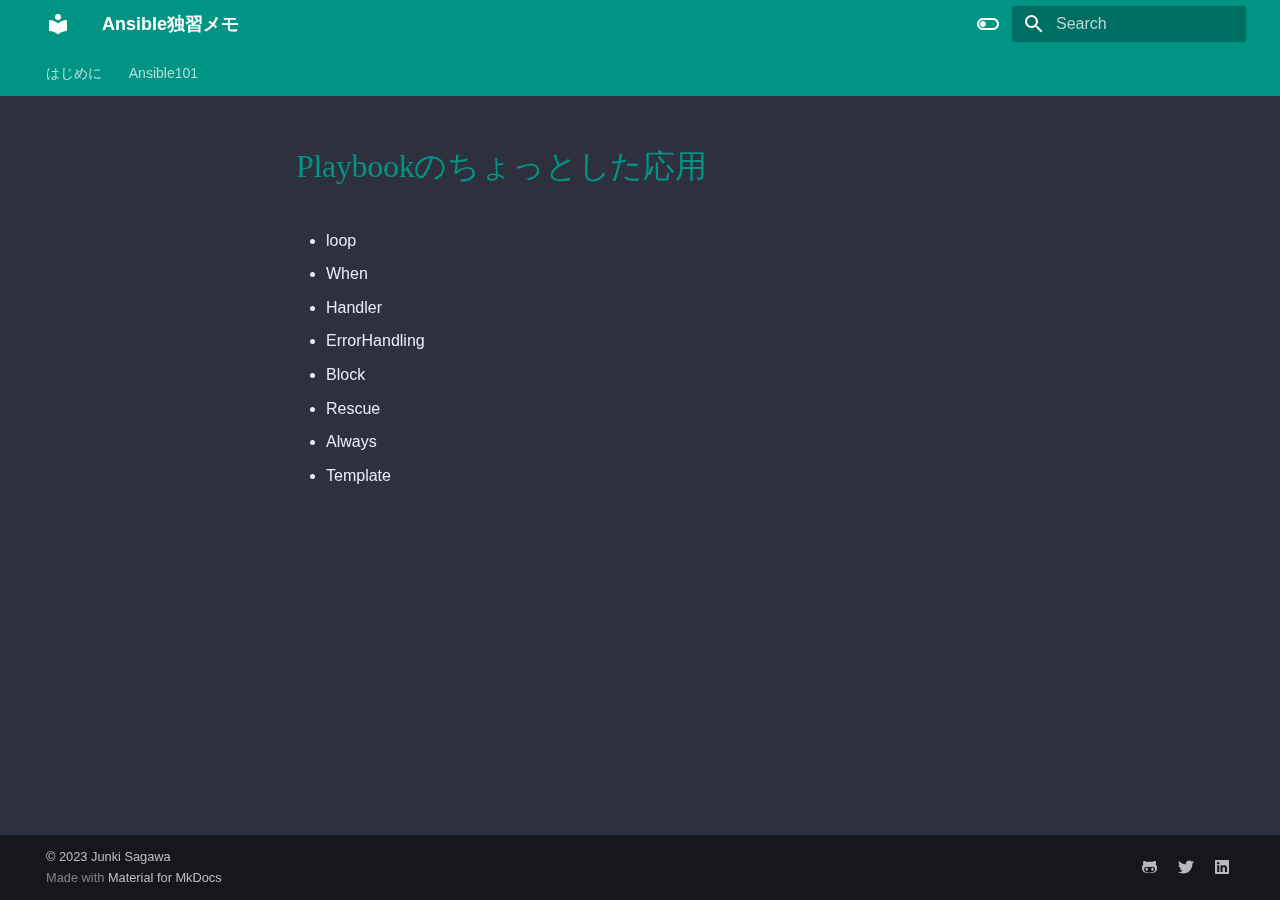
==== ansible02/index.html @ 77222829 "Deployed  with MkDocs version: 1.4.3" ====
<!doctype html>
<html lang="en" class="no-js">
  <head>
    
      <meta charset="utf-8">
      <meta name="viewport" content="width=device-width,initial-scale=1">
      
      
      
      
      
      <link rel="icon" href="../assets/images/favicon.png">
      <meta name="generator" content="mkdocs-1.4.3, mkdocs-material-9.1.14">
    
    
      
        <title>Playbookのちょっとした応用 - Ansible独習メモ</title>
      
    
    
      <link rel="stylesheet" href="../assets/stylesheets/main.85bb2934.min.css">
      
        
        <link rel="stylesheet" href="../assets/stylesheets/palette.a6bdf11c.min.css">
      
      
  
  
    
    
  
    
    
  
    
    
  
    
    
  
    
    
  
    
    
  
    
    
  
    
    
  
    
    
  
    
    
  
    
    
  
    
    
  
  
  <style>:root{--md-admonition-icon--note:url('data:image/svg+xml;charset=utf-8,<svg xmlns="http://www.w3.org/2000/svg" viewBox="0 0 16 16"><path d="M1 7.775V2.75C1 1.784 1.784 1 2.75 1h5.025c.464 0 .91.184 1.238.513l6.25 6.25a1.75 1.75 0 0 1 0 2.474l-5.026 5.026a1.75 1.75 0 0 1-2.474 0l-6.25-6.25A1.752 1.752 0 0 1 1 7.775Zm1.5 0c0 .066.026.13.073.177l6.25 6.25a.25.25 0 0 0 .354 0l5.025-5.025a.25.25 0 0 0 0-.354l-6.25-6.25a.25.25 0 0 0-.177-.073H2.75a.25.25 0 0 0-.25.25ZM6 5a1 1 0 1 1 0 2 1 1 0 0 1 0-2Z"/></svg>');--md-admonition-icon--abstract:url('data:image/svg+xml;charset=utf-8,<svg xmlns="http://www.w3.org/2000/svg" viewBox="0 0 16 16"><path d="M2.5 1.75v11.5c0 .138.112.25.25.25h3.17a.75.75 0 0 1 0 1.5H2.75A1.75 1.75 0 0 1 1 13.25V1.75C1 .784 1.784 0 2.75 0h8.5C12.216 0 13 .784 13 1.75v7.736a.75.75 0 0 1-1.5 0V1.75a.25.25 0 0 0-.25-.25h-8.5a.25.25 0 0 0-.25.25Zm13.274 9.537v-.001l-4.557 4.45a.75.75 0 0 1-1.055-.008l-1.943-1.95a.75.75 0 0 1 1.062-1.058l1.419 1.425 4.026-3.932a.75.75 0 1 1 1.048 1.074ZM4.75 4h4.5a.75.75 0 0 1 0 1.5h-4.5a.75.75 0 0 1 0-1.5ZM4 7.75A.75.75 0 0 1 4.75 7h2a.75.75 0 0 1 0 1.5h-2A.75.75 0 0 1 4 7.75Z"/></svg>');--md-admonition-icon--info:url('data:image/svg+xml;charset=utf-8,<svg xmlns="http://www.w3.org/2000/svg" viewBox="0 0 16 16"><path d="M0 8a8 8 0 1 1 16 0A8 8 0 0 1 0 8Zm8-6.5a6.5 6.5 0 1 0 0 13 6.5 6.5 0 0 0 0-13ZM6.5 7.75A.75.75 0 0 1 7.25 7h1a.75.75 0 0 1 .75.75v2.75h.25a.75.75 0 0 1 0 1.5h-2a.75.75 0 0 1 0-1.5h.25v-2h-.25a.75.75 0 0 1-.75-.75ZM8 6a1 1 0 1 1 0-2 1 1 0 0 1 0 2Z"/></svg>');--md-admonition-icon--tip:url('data:image/svg+xml;charset=utf-8,<svg xmlns="http://www.w3.org/2000/svg" viewBox="0 0 16 16"><path d="M3.499.75a.75.75 0 0 1 1.5 0v.996C5.9 2.903 6.793 3.65 7.662 4.376l.24.202c-.036-.694.055-1.422.426-2.163C9.1.873 10.794-.045 12.622.26 14.408.558 16 1.94 16 4.25c0 1.278-.954 2.575-2.44 2.734l.146.508.065.22c.203.701.412 1.455.476 2.226.142 1.707-.4 3.03-1.487 3.898C11.714 14.671 10.27 15 8.75 15h-6a.75.75 0 0 1 0-1.5h1.376a4.484 4.484 0 0 1-.563-1.191 3.835 3.835 0 0 1-.05-2.063 4.647 4.647 0 0 1-2.025-.293.75.75 0 0 1 .525-1.406c1.357.507 2.376-.006 2.698-.318l.009-.01a.747.747 0 0 1 1.06 0 .748.748 0 0 1-.012 1.074c-.912.92-.992 1.835-.768 2.586.221.74.745 1.337 1.196 1.621H8.75c1.343 0 2.398-.296 3.074-.836.635-.507 1.036-1.31.928-2.602-.05-.603-.216-1.224-.422-1.93l-.064-.221c-.12-.407-.246-.84-.353-1.29a2.425 2.425 0 0 1-.507-.441 3.075 3.075 0 0 1-.633-1.248.75.75 0 0 1 1.455-.364c.046.185.144.436.31.627.146.168.353.305.712.305.738 0 1.25-.615 1.25-1.25 0-1.47-.95-2.315-2.123-2.51-1.172-.196-2.227.387-2.706 1.345-.46.92-.27 1.774.019 3.062l.042.19a.884.884 0 0 1 .01.05c.348.443.666.949.94 1.553a.75.75 0 1 1-1.365.62c-.553-1.217-1.32-1.94-2.3-2.768L6.7 5.527c-.814-.68-1.75-1.462-2.692-2.619a3.737 3.737 0 0 0-1.023.88c-.406.495-.663 1.036-.722 1.508.116.122.306.21.591.239.388.038.797-.06 1.032-.19a.75.75 0 0 1 .728 1.31c-.515.287-1.23.439-1.906.373-.682-.067-1.473-.38-1.879-1.193L.75 5.677V5.5c0-.984.48-1.94 1.077-2.664.46-.559 1.05-1.055 1.673-1.353V.75Z"/></svg>');--md-admonition-icon--success:url('data:image/svg+xml;charset=utf-8,<svg xmlns="http://www.w3.org/2000/svg" viewBox="0 0 16 16"><path d="M13.78 4.22a.75.75 0 0 1 0 1.06l-7.25 7.25a.75.75 0 0 1-1.06 0L2.22 9.28a.751.751 0 0 1 .018-1.042.751.751 0 0 1 1.042-.018L6 10.94l6.72-6.72a.75.75 0 0 1 1.06 0Z"/></svg>');--md-admonition-icon--question:url('data:image/svg+xml;charset=utf-8,<svg xmlns="http://www.w3.org/2000/svg" viewBox="0 0 16 16"><path d="M0 8a8 8 0 1 1 16 0A8 8 0 0 1 0 8Zm8-6.5a6.5 6.5 0 1 0 0 13 6.5 6.5 0 0 0 0-13ZM6.92 6.085h.001a.749.749 0 1 1-1.342-.67c.169-.339.436-.701.849-.977C6.845 4.16 7.369 4 8 4a2.756 2.756 0 0 1 1.637.525c.503.377.863.965.863 1.725 0 .448-.115.83-.329 1.15-.205.307-.47.513-.692.662-.109.072-.22.138-.313.195l-.006.004a6.24 6.24 0 0 0-.26.16.952.952 0 0 0-.276.245.75.75 0 0 1-1.248-.832c.184-.264.42-.489.692-.661.103-.067.207-.132.313-.195l.007-.004c.1-.061.182-.11.258-.161a.969.969 0 0 0 .277-.245C8.96 6.514 9 6.427 9 6.25a.612.612 0 0 0-.262-.525A1.27 1.27 0 0 0 8 5.5c-.369 0-.595.09-.74.187a1.01 1.01 0 0 0-.34.398ZM9 11a1 1 0 1 1-2 0 1 1 0 0 1 2 0Z"/></svg>');--md-admonition-icon--warning:url('data:image/svg+xml;charset=utf-8,<svg xmlns="http://www.w3.org/2000/svg" viewBox="0 0 16 16"><path d="M6.457 1.047c.659-1.234 2.427-1.234 3.086 0l6.082 11.378A1.75 1.75 0 0 1 14.082 15H1.918a1.75 1.75 0 0 1-1.543-2.575Zm1.763.707a.25.25 0 0 0-.44 0L1.698 13.132a.25.25 0 0 0 .22.368h12.164a.25.25 0 0 0 .22-.368Zm.53 3.996v2.5a.75.75 0 0 1-1.5 0v-2.5a.75.75 0 0 1 1.5 0ZM9 11a1 1 0 1 1-2 0 1 1 0 0 1 2 0Z"/></svg>');--md-admonition-icon--failure:url('data:image/svg+xml;charset=utf-8,<svg xmlns="http://www.w3.org/2000/svg" viewBox="0 0 16 16"><path d="M2.344 2.343h-.001a8 8 0 0 1 11.314 11.314A8.002 8.002 0 0 1 .234 10.089a8 8 0 0 1 2.11-7.746Zm1.06 10.253a6.5 6.5 0 1 0 9.108-9.275 6.5 6.5 0 0 0-9.108 9.275ZM6.03 4.97 8 6.94l1.97-1.97a.749.749 0 0 1 1.275.326.749.749 0 0 1-.215.734L9.06 8l1.97 1.97a.749.749 0 0 1-.326 1.275.749.749 0 0 1-.734-.215L8 9.06l-1.97 1.97a.749.749 0 0 1-1.275-.326.749.749 0 0 1 .215-.734L6.94 8 4.97 6.03a.751.751 0 0 1 .018-1.042.751.751 0 0 1 1.042-.018Z"/></svg>');--md-admonition-icon--danger:url('data:image/svg+xml;charset=utf-8,<svg xmlns="http://www.w3.org/2000/svg" viewBox="0 0 16 16"><path d="M9.504.43a1.516 1.516 0 0 1 2.437 1.713L10.415 5.5h2.123c1.57 0 2.346 1.909 1.22 3.004l-7.34 7.142a1.249 1.249 0 0 1-.871.354h-.302a1.25 1.25 0 0 1-1.157-1.723L5.633 10.5H3.462c-1.57 0-2.346-1.909-1.22-3.004L9.503.429Zm1.047 1.074L3.286 8.571A.25.25 0 0 0 3.462 9H6.75a.75.75 0 0 1 .694 1.034l-1.713 4.188 6.982-6.793A.25.25 0 0 0 12.538 7H9.25a.75.75 0 0 1-.683-1.06l2.008-4.418.003-.006a.036.036 0 0 0-.004-.009l-.006-.006-.008-.001c-.003 0-.006.002-.009.004Z"/></svg>');--md-admonition-icon--bug:url('data:image/svg+xml;charset=utf-8,<svg xmlns="http://www.w3.org/2000/svg" viewBox="0 0 16 16"><path d="M4.72.22a.75.75 0 0 1 1.06 0l1 .999a3.488 3.488 0 0 1 2.441 0l.999-1a.748.748 0 0 1 1.265.332.75.75 0 0 1-.205.729l-.775.776c.616.63.995 1.493.995 2.444v.327c0 .1-.009.197-.025.292.408.14.764.392 1.029.722l1.968-.787a.75.75 0 0 1 .556 1.392L13 7.258V9h2.25a.75.75 0 0 1 0 1.5H13v.5c0 .409-.049.806-.141 1.186l2.17.868a.75.75 0 0 1-.557 1.392l-2.184-.873A4.997 4.997 0 0 1 8 16a4.997 4.997 0 0 1-4.288-2.427l-2.183.873a.75.75 0 0 1-.558-1.392l2.17-.868A5.036 5.036 0 0 1 3 11v-.5H.75a.75.75 0 0 1 0-1.5H3V7.258L.971 6.446a.75.75 0 0 1 .558-1.392l1.967.787c.265-.33.62-.583 1.03-.722a1.677 1.677 0 0 1-.026-.292V4.5c0-.951.38-1.814.995-2.444L4.72 1.28a.75.75 0 0 1 0-1.06Zm.53 6.28a.75.75 0 0 0-.75.75V11a3.5 3.5 0 1 0 7 0V7.25a.75.75 0 0 0-.75-.75ZM6.173 5h3.654A.172.172 0 0 0 10 4.827V4.5a2 2 0 1 0-4 0v.327c0 .096.077.173.173.173Z"/></svg>');--md-admonition-icon--example:url('data:image/svg+xml;charset=utf-8,<svg xmlns="http://www.w3.org/2000/svg" viewBox="0 0 16 16"><path d="M5 5.782V2.5h-.25a.75.75 0 0 1 0-1.5h6.5a.75.75 0 0 1 0 1.5H11v3.282l3.666 5.76C15.619 13.04 14.543 15 12.767 15H3.233c-1.776 0-2.852-1.96-1.899-3.458Zm-2.4 6.565a.75.75 0 0 0 .633 1.153h9.534a.75.75 0 0 0 .633-1.153L12.225 10.5h-8.45ZM9.5 2.5h-3V6c0 .143-.04.283-.117.403L4.73 9h6.54L9.617 6.403A.746.746 0 0 1 9.5 6Z"/></svg>');--md-admonition-icon--quote:url('data:image/svg+xml;charset=utf-8,<svg xmlns="http://www.w3.org/2000/svg" viewBox="0 0 16 16"><path d="M1.75 2.5h10.5a.75.75 0 0 1 0 1.5H1.75a.75.75 0 0 1 0-1.5Zm4 5h8.5a.75.75 0 0 1 0 1.5h-8.5a.75.75 0 0 1 0-1.5Zm0 5h8.5a.75.75 0 0 1 0 1.5h-8.5a.75.75 0 0 1 0-1.5ZM2.5 7.75v6a.75.75 0 0 1-1.5 0v-6a.75.75 0 0 1 1.5 0Z"/></svg>');}</style>


    
    
    
      
        
        
        <link rel="preconnect" href="https://fonts.gstatic.com" crossorigin>
        <link rel="stylesheet" href="https://fonts.googleapis.com/css?family=IBM+Plex+Sans+JP+Light:300,300i,400,400i,700,700i%7CInconsolata:400,400i,700,700i&display=fallback">
        <style>:root{--md-text-font:"IBM Plex Sans JP Light";--md-code-font:"Inconsolata"}</style>
      
    
    
      <link rel="stylesheet" href="../stylesheets/extra.css">
    
    <script>__md_scope=new URL("..",location),__md_hash=e=>[...e].reduce((e,_)=>(e<<5)-e+_.charCodeAt(0),0),__md_get=(e,_=localStorage,t=__md_scope)=>JSON.parse(_.getItem(t.pathname+"."+e)),__md_set=(e,_,t=localStorage,a=__md_scope)=>{try{t.setItem(a.pathname+"."+e,JSON.stringify(_))}catch(e){}}</script>
    
      

    
    
    
  </head>
  
  
    
    
      
    
    
    
    
    <body dir="ltr" data-md-color-scheme="slate" data-md-color-primary="teal" data-md-color-accent="purple">
  
    
    
      <script>var palette=__md_get("__palette");if(palette&&"object"==typeof palette.color)for(var key of Object.keys(palette.color))document.body.setAttribute("data-md-color-"+key,palette.color[key])</script>
    
    <input class="md-toggle" data-md-toggle="drawer" type="checkbox" id="__drawer" autocomplete="off">
    <input class="md-toggle" data-md-toggle="search" type="checkbox" id="__search" autocomplete="off">
    <label class="md-overlay" for="__drawer"></label>
    <div data-md-component="skip">
      
        
        <a href="#playbook" class="md-skip">
          Skip to content
        </a>
      
    </div>
    <div data-md-component="announce">
      
    </div>
    
    
      

<header class="md-header" data-md-component="header">
  <nav class="md-header__inner md-grid" aria-label="Header">
    <a href=".." title="Ansible独習メモ" class="md-header__button md-logo" aria-label="Ansible独習メモ" data-md-component="logo">
      
  
  <svg xmlns="http://www.w3.org/2000/svg" viewBox="0 0 24 24"><path d="M12 8a3 3 0 0 0 3-3 3 3 0 0 0-3-3 3 3 0 0 0-3 3 3 3 0 0 0 3 3m0 3.54C9.64 9.35 6.5 8 3 8v11c3.5 0 6.64 1.35 9 3.54 2.36-2.19 5.5-3.54 9-3.54V8c-3.5 0-6.64 1.35-9 3.54Z"/></svg>

    </a>
    <label class="md-header__button md-icon" for="__drawer">
      <svg xmlns="http://www.w3.org/2000/svg" viewBox="0 0 24 24"><path d="M3 6h18v2H3V6m0 5h18v2H3v-2m0 5h18v2H3v-2Z"/></svg>
    </label>
    <div class="md-header__title" data-md-component="header-title">
      <div class="md-header__ellipsis">
        <div class="md-header__topic">
          <span class="md-ellipsis">
            Ansible独習メモ
          </span>
        </div>
        <div class="md-header__topic" data-md-component="header-topic">
          <span class="md-ellipsis">
            
              Playbookのちょっとした応用
            
          </span>
        </div>
      </div>
    </div>
    
      
        <form class="md-header__option" data-md-component="palette">
          
            
            
            
            <input class="md-option" data-md-color-media="" data-md-color-scheme="slate" data-md-color-primary="teal" data-md-color-accent="purple"  aria-label="Switch to Light mode"  type="radio" name="__palette" id="__palette_1">
            
              <label class="md-header__button md-icon" title="Switch to Light mode" for="__palette_2" hidden>
                <svg xmlns="http://www.w3.org/2000/svg" viewBox="0 0 24 24"><path d="M17 6H7c-3.31 0-6 2.69-6 6s2.69 6 6 6h10c3.31 0 6-2.69 6-6s-2.69-6-6-6zm0 10H7c-2.21 0-4-1.79-4-4s1.79-4 4-4h10c2.21 0 4 1.79 4 4s-1.79 4-4 4zM7 9c-1.66 0-3 1.34-3 3s1.34 3 3 3 3-1.34 3-3-1.34-3-3-3z"/></svg>
              </label>
            
          
            
            
            
            <input class="md-option" data-md-color-media="" data-md-color-scheme="default" data-md-color-primary="teal" data-md-color-accent="purple"  aria-label="Switch to Dark mode"  type="radio" name="__palette" id="__palette_2">
            
              <label class="md-header__button md-icon" title="Switch to Dark mode" for="__palette_1" hidden>
                <svg xmlns="http://www.w3.org/2000/svg" viewBox="0 0 24 24"><path d="M17 7H7a5 5 0 0 0-5 5 5 5 0 0 0 5 5h10a5 5 0 0 0 5-5 5 5 0 0 0-5-5m0 8a3 3 0 0 1-3-3 3 3 0 0 1 3-3 3 3 0 0 1 3 3 3 3 0 0 1-3 3Z"/></svg>
              </label>
            
          
        </form>
      
    
    
    
      <label class="md-header__button md-icon" for="__search">
        <svg xmlns="http://www.w3.org/2000/svg" viewBox="0 0 24 24"><path d="M9.5 3A6.5 6.5 0 0 1 16 9.5c0 1.61-.59 3.09-1.56 4.23l.27.27h.79l5 5-1.5 1.5-5-5v-.79l-.27-.27A6.516 6.516 0 0 1 9.5 16 6.5 6.5 0 0 1 3 9.5 6.5 6.5 0 0 1 9.5 3m0 2C7 5 5 7 5 9.5S7 14 9.5 14 14 12 14 9.5 12 5 9.5 5Z"/></svg>
      </label>
      <div class="md-search" data-md-component="search" role="dialog">
  <label class="md-search__overlay" for="__search"></label>
  <div class="md-search__inner" role="search">
    <form class="md-search__form" name="search">
      <input type="text" class="md-search__input" name="query" aria-label="Search" placeholder="Search" autocapitalize="off" autocorrect="off" autocomplete="off" spellcheck="false" data-md-component="search-query" required>
      <label class="md-search__icon md-icon" for="__search">
        <svg xmlns="http://www.w3.org/2000/svg" viewBox="0 0 24 24"><path d="M9.5 3A6.5 6.5 0 0 1 16 9.5c0 1.61-.59 3.09-1.56 4.23l.27.27h.79l5 5-1.5 1.5-5-5v-.79l-.27-.27A6.516 6.516 0 0 1 9.5 16 6.5 6.5 0 0 1 3 9.5 6.5 6.5 0 0 1 9.5 3m0 2C7 5 5 7 5 9.5S7 14 9.5 14 14 12 14 9.5 12 5 9.5 5Z"/></svg>
        <svg xmlns="http://www.w3.org/2000/svg" viewBox="0 0 24 24"><path d="M20 11v2H8l5.5 5.5-1.42 1.42L4.16 12l7.92-7.92L13.5 5.5 8 11h12Z"/></svg>
      </label>
      <nav class="md-search__options" aria-label="Search">
        
        <button type="reset" class="md-search__icon md-icon" title="Clear" aria-label="Clear" tabindex="-1">
          <svg xmlns="http://www.w3.org/2000/svg" viewBox="0 0 24 24"><path d="M19 6.41 17.59 5 12 10.59 6.41 5 5 6.41 10.59 12 5 17.59 6.41 19 12 13.41 17.59 19 19 17.59 13.41 12 19 6.41Z"/></svg>
        </button>
      </nav>
      
        <div class="md-search__suggest" data-md-component="search-suggest"></div>
      
    </form>
    <div class="md-search__output">
      <div class="md-search__scrollwrap" data-md-scrollfix>
        <div class="md-search-result" data-md-component="search-result">
          <div class="md-search-result__meta">
            Initializing search
          </div>
          <ol class="md-search-result__list" role="presentation"></ol>
        </div>
      </div>
    </div>
  </div>
</div>
    
    
  </nav>
  
</header>
    
    <div class="md-container" data-md-component="container">
      
      
        
          
            
<nav class="md-tabs" aria-label="Tabs" data-md-component="tabs">
  <div class="md-grid">
    <ul class="md-tabs__list">
      
        
  
  


  <li class="md-tabs__item">
    <a href=".." class="md-tabs__link">
      はじめに
    </a>
  </li>

      
        
  
  


  <li class="md-tabs__item">
    <a href="../ansible01/" class="md-tabs__link">
      Ansible101
    </a>
  </li>

      
    </ul>
  </div>
</nav>
          
        
      
      <main class="md-main" data-md-component="main">
        <div class="md-main__inner md-grid">
          
            
              
              <div class="md-sidebar md-sidebar--primary" data-md-component="sidebar" data-md-type="navigation" >
                <div class="md-sidebar__scrollwrap">
                  <div class="md-sidebar__inner">
                    

  


<nav class="md-nav md-nav--primary md-nav--lifted" aria-label="Navigation" data-md-level="0">
  <label class="md-nav__title" for="__drawer">
    <a href=".." title="Ansible独習メモ" class="md-nav__button md-logo" aria-label="Ansible独習メモ" data-md-component="logo">
      
  
  <svg xmlns="http://www.w3.org/2000/svg" viewBox="0 0 24 24"><path d="M12 8a3 3 0 0 0 3-3 3 3 0 0 0-3-3 3 3 0 0 0-3 3 3 3 0 0 0 3 3m0 3.54C9.64 9.35 6.5 8 3 8v11c3.5 0 6.64 1.35 9 3.54 2.36-2.19 5.5-3.54 9-3.54V8c-3.5 0-6.64 1.35-9 3.54Z"/></svg>

    </a>
    Ansible独習メモ
  </label>
  
  <ul class="md-nav__list" data-md-scrollfix>
    
      
      
      

  
  
  
    <li class="md-nav__item">
      <a href=".." class="md-nav__link">
        はじめに
      </a>
    </li>
  

    
      
      
      

  
  
  
    <li class="md-nav__item">
      <a href="../ansible01/" class="md-nav__link">
        Ansible101
      </a>
    </li>
  

    
  </ul>
</nav>
                  </div>
                </div>
              </div>
            
            
              
              <div class="md-sidebar md-sidebar--secondary" data-md-component="sidebar" data-md-type="toc" >
                <div class="md-sidebar__scrollwrap">
                  <div class="md-sidebar__inner">
                    

<nav class="md-nav md-nav--secondary" aria-label="Table of contents">
  
  
  
    
  
  
</nav>
                  </div>
                </div>
              </div>
            
          
          
            <div class="md-content" data-md-component="content">
              <article class="md-content__inner md-typeset">
                
                  


<h1 id="playbook">Playbookのちょっとした応用</h1>
<ul>
<li>loop</li>
<li>When</li>
<li>Handler</li>
<li>ErrorHandling</li>
<li>Block</li>
<li>Rescue</li>
<li>Always</li>
<li>Template</li>
</ul>





                
              </article>
            </div>
          
          
  <script>var tabs=__md_get("__tabs");if(Array.isArray(tabs))e:for(var set of document.querySelectorAll(".tabbed-set")){var tab,labels=set.querySelector(".tabbed-labels");for(tab of tabs)for(var label of labels.getElementsByTagName("label"))if(label.innerText.trim()===tab){var input=document.getElementById(label.htmlFor);input.checked=!0;continue e}}</script>

        </div>
        
          <button type="button" class="md-top md-icon" data-md-component="top" hidden>
            <svg xmlns="http://www.w3.org/2000/svg" viewBox="0 0 24 24"><path d="M13 20h-2V8l-5.5 5.5-1.42-1.42L12 4.16l7.92 7.92-1.42 1.42L13 8v12Z"/></svg>
            Back to top
          </button>
        
      </main>
      
        <footer class="md-footer">
  
  <div class="md-footer-meta md-typeset">
    <div class="md-footer-meta__inner md-grid">
      <div class="md-copyright">
  
    <div class="md-copyright__highlight">
      &copy; 2023 <a href="https://github.com/junkisagawa"  target="_blank" rel="noopener">Junki Sagawa</a>

    </div>
  
  
    Made with
    <a href="https://squidfunk.github.io/mkdocs-material/" target="_blank" rel="noopener">
      Material for MkDocs
    </a>
  
</div>
      
        <div class="md-social">
  
    
    
    
    
      
      
    
    <a href="https://github.com/" target="_blank" rel="noopener" title="github.com" class="md-social__link">
      <svg xmlns="http://www.w3.org/2000/svg" viewBox="0 0 480 512"><!--! Font Awesome Free 6.4.0 by @fontawesome - https://fontawesome.com License - https://fontawesome.com/license/free (Icons: CC BY 4.0, Fonts: SIL OFL 1.1, Code: MIT License) Copyright 2023 Fonticons, Inc.--><path d="M186.1 328.7c0 20.9-10.9 55.1-36.7 55.1s-36.7-34.2-36.7-55.1 10.9-55.1 36.7-55.1 36.7 34.2 36.7 55.1zM480 278.2c0 31.9-3.2 65.7-17.5 95-37.9 76.6-142.1 74.8-216.7 74.8-75.8 0-186.2 2.7-225.6-74.8-14.6-29-20.2-63.1-20.2-95 0-41.9 13.9-81.5 41.5-113.6-5.2-15.8-7.7-32.4-7.7-48.8 0-21.5 4.9-32.3 14.6-51.8 45.3 0 74.3 9 108.8 36 29-6.9 58.8-10 88.7-10 27 0 54.2 2.9 80.4 9.2 34-26.7 63-35.2 107.8-35.2 9.8 19.5 14.6 30.3 14.6 51.8 0 16.4-2.6 32.7-7.7 48.2 27.5 32.4 39 72.3 39 114.2zm-64.3 50.5c0-43.9-26.7-82.6-73.5-82.6-18.9 0-37 3.4-56 6-14.9 2.3-29.8 3.2-45.1 3.2-15.2 0-30.1-.9-45.1-3.2-18.7-2.6-37-6-56-6-46.8 0-73.5 38.7-73.5 82.6 0 87.8 80.4 101.3 150.4 101.3h48.2c70.3 0 150.6-13.4 150.6-101.3zm-82.6-55.1c-25.8 0-36.7 34.2-36.7 55.1s10.9 55.1 36.7 55.1 36.7-34.2 36.7-55.1-10.9-55.1-36.7-55.1z"/></svg>
    </a>
  
    
    
    
    
      
      
    
    <a href="https://twitter.com" target="_blank" rel="noopener" title="twitter.com" class="md-social__link">
      <svg xmlns="http://www.w3.org/2000/svg" viewBox="0 0 512 512"><!--! Font Awesome Free 6.4.0 by @fontawesome - https://fontawesome.com License - https://fontawesome.com/license/free (Icons: CC BY 4.0, Fonts: SIL OFL 1.1, Code: MIT License) Copyright 2023 Fonticons, Inc.--><path d="M459.37 151.716c.325 4.548.325 9.097.325 13.645 0 138.72-105.583 298.558-298.558 298.558-59.452 0-114.68-17.219-161.137-47.106 8.447.974 16.568 1.299 25.34 1.299 49.055 0 94.213-16.568 130.274-44.832-46.132-.975-84.792-31.188-98.112-72.772 6.498.974 12.995 1.624 19.818 1.624 9.421 0 18.843-1.3 27.614-3.573-48.081-9.747-84.143-51.98-84.143-102.985v-1.299c13.969 7.797 30.214 12.67 47.431 13.319-28.264-18.843-46.781-51.005-46.781-87.391 0-19.492 5.197-37.36 14.294-52.954 51.655 63.675 129.3 105.258 216.365 109.807-1.624-7.797-2.599-15.918-2.599-24.04 0-57.828 46.782-104.934 104.934-104.934 30.213 0 57.502 12.67 76.67 33.137 23.715-4.548 46.456-13.32 66.599-25.34-7.798 24.366-24.366 44.833-46.132 57.827 21.117-2.273 41.584-8.122 60.426-16.243-14.292 20.791-32.161 39.308-52.628 54.253z"/></svg>
    </a>
  
    
    
    
    
      
      
    
    <a href="https://www.linkedin.com/" target="_blank" rel="noopener" title="www.linkedin.com" class="md-social__link">
      <svg xmlns="http://www.w3.org/2000/svg" viewBox="0 0 448 512"><!--! Font Awesome Free 6.4.0 by @fontawesome - https://fontawesome.com License - https://fontawesome.com/license/free (Icons: CC BY 4.0, Fonts: SIL OFL 1.1, Code: MIT License) Copyright 2023 Fonticons, Inc.--><path d="M416 32H31.9C14.3 32 0 46.5 0 64.3v383.4C0 465.5 14.3 480 31.9 480H416c17.6 0 32-14.5 32-32.3V64.3c0-17.8-14.4-32.3-32-32.3zM135.4 416H69V202.2h66.5V416zm-33.2-243c-21.3 0-38.5-17.3-38.5-38.5S80.9 96 102.2 96c21.2 0 38.5 17.3 38.5 38.5 0 21.3-17.2 38.5-38.5 38.5zm282.1 243h-66.4V312c0-24.8-.5-56.7-34.5-56.7-34.6 0-39.9 27-39.9 54.9V416h-66.4V202.2h63.7v29.2h.9c8.9-16.8 30.6-34.5 62.9-34.5 67.2 0 79.7 44.3 79.7 101.9V416z"/></svg>
    </a>
  
</div>
      
    </div>
  </div>
</footer>
      
    </div>
    <div class="md-dialog" data-md-component="dialog">
      <div class="md-dialog__inner md-typeset"></div>
    </div>
    
    <script id="__config" type="application/json">{"base": "..", "features": ["navigation.tabs", "navigation.sections", "navigation.expand", "navigation.top", "search.suggest", "search.highlight", "content.tabs.link", "content.code.annotation", "content.code.copy"], "search": "../assets/javascripts/workers/search.208ed371.min.js", "translations": {"clipboard.copied": "Copied to clipboard", "clipboard.copy": "Copy to clipboard", "search.result.more.one": "1 more on this page", "search.result.more.other": "# more on this page", "search.result.none": "No matching documents", "search.result.one": "1 matching document", "search.result.other": "# matching documents", "search.result.placeholder": "Type to start searching", "search.result.term.missing": "Missing", "select.version": "Select version"}}</script>
    
    
      <script src="../assets/javascripts/bundle.b4d07000.min.js"></script>
      
    
  </body>
</html>
---- assets/stylesheets/main.85bb2934.min.css ----
@charset "UTF-8";html{-webkit-text-size-adjust:none;-moz-text-size-adjust:none;text-size-adjust:none;box-sizing:border-box}*,:after,:before{box-sizing:inherit}@media (prefers-reduced-motion){*,:after,:before{transition:none!important}}body{margin:0}a,button,input,label{-webkit-tap-highlight-color:transparent}a{color:inherit;text-decoration:none}hr{border:0;box-sizing:initial;display:block;height:.05rem;overflow:visible;padding:0}small{font-size:80%}sub,sup{line-height:1em}img{border-style:none}table{border-collapse:initial;border-spacing:0}td,th{font-weight:400;vertical-align:top}button{background:#0000;border:0;font-family:inherit;font-size:inherit;margin:0;padding:0}input{border:0;outline:none}:root{--md-primary-fg-color:#4051b5;--md-primary-fg-color--light:#5d6cc0;--md-primary-fg-color--dark:#303fa1;--md-primary-bg-color:#fff;--md-primary-bg-color--light:#ffffffb3;--md-accent-fg-color:#526cfe;--md-accent-fg-color--transparent:#526cfe1a;--md-accent-bg-color:#fff;--md-accent-bg-color--light:#ffffffb3}[data-md-color-scheme=default] img[src$="#gh-dark-mode-only"],[data-md-color-scheme=default] img[src$="#only-dark"]{display:none}:root,[data-md-color-scheme=default]{--md-default-fg-color:#000000de;--md-default-fg-color--light:#0000008a;--md-default-fg-color--lighter:#00000052;--md-default-fg-color--lightest:#00000012;--md-default-bg-color:#fff;--md-default-bg-color--light:#ffffffb3;--md-default-bg-color--lighter:#ffffff4d;--md-default-bg-color--lightest:#ffffff1f;--md-code-fg-color:#36464e;--md-code-bg-color:#f5f5f5;--md-code-hl-color:#ffff0080;--md-code-hl-number-color:#d52a2a;--md-code-hl-special-color:#db1457;--md-code-hl-function-color:#a846b9;--md-code-hl-constant-color:#6e59d9;--md-code-hl-keyword-color:#3f6ec6;--md-code-hl-string-color:#1c7d4d;--md-code-hl-name-color:var(--md-code-fg-color);--md-code-hl-operator-color:var(--md-default-fg-color--light);--md-code-hl-punctuation-color:var(--md-default-fg-color--light);--md-code-hl-comment-color:var(--md-default-fg-color--light);--md-code-hl-generic-color:var(--md-default-fg-color--light);--md-code-hl-variable-color:var(--md-default-fg-color--light);--md-typeset-color:var(--md-default-fg-color);--md-typeset-a-color:var(--md-primary-fg-color);--md-typeset-mark-color:#ffff0080;--md-typeset-del-color:#f5503d26;--md-typeset-ins-color:#0bd57026;--md-typeset-kbd-color:#fafafa;--md-typeset-kbd-accent-color:#fff;--md-typeset-kbd-border-color:#b8b8b8;--md-typeset-table-color:#0000001f;--md-typeset-table-color--light:rgba(0,0,0,.035);--md-admonition-fg-color:var(--md-default-fg-color);--md-admonition-bg-color:var(--md-default-bg-color);--md-warning-fg-color:#000000de;--md-warning-bg-color:#ff9;--md-footer-fg-color:#fff;--md-footer-fg-color--light:#ffffffb3;--md-footer-fg-color--lighter:#ffffff73;--md-footer-bg-color:#000000de;--md-footer-bg-color--dark:#00000052;--md-shadow-z1:0 0.2rem 0.5rem #0000000d,0 0 0.05rem #0000001a;--md-shadow-z2:0 0.2rem 0.5rem #0000001a,0 0 0.05rem #00000040;--md-shadow-z3:0 0.2rem 0.5rem #0003,0 0 0.05rem #00000059}.md-icon svg{fill:currentcolor;display:block;height:1.2rem;width:1.2rem}body{-webkit-font-smoothing:antialiased;-moz-osx-font-smoothing:grayscale;--md-text-font-family:var(--md-text-font,_),-apple-system,BlinkMacSystemFont,Helvetica,Arial,sans-serif;--md-code-font-family:var(--md-code-font,_),SFMono-Regular,Consolas,Menlo,monospace}aside,body,input{font-feature-settings:"kern","liga";color:var(--md-typeset-color);font-family:var(--md-text-font-family)}code,kbd,pre{font-feature-settings:"kern";font-family:var(--md-code-font-family)}:root{--md-typeset-table-sort-icon:url('data:image/svg+xml;charset=utf-8,<svg xmlns="http://www.w3.org/2000/svg" viewBox="0 0 24 24"><path d="m18 21-4-4h3V7h-3l4-4 4 4h-3v10h3M2 19v-2h10v2M2 13v-2h7v2M2 7V5h4v2H2Z"/></svg>');--md-typeset-table-sort-icon--asc:url('data:image/svg+xml;charset=utf-8,<svg xmlns="http://www.w3.org/2000/svg" viewBox="0 0 24 24"><path d="M19 17h3l-4 4-4-4h3V3h2M2 17h10v2H2M6 5v2H2V5m0 6h7v2H2v-2Z"/></svg>');--md-typeset-table-sort-icon--desc:url('data:image/svg+xml;charset=utf-8,<svg xmlns="http://www.w3.org/2000/svg" viewBox="0 0 24 24"><path d="M19 7h3l-4-4-4 4h3v14h2M2 17h10v2H2M6 5v2H2V5m0 6h7v2H2v-2Z"/></svg>')}.md-typeset{-webkit-print-color-adjust:exact;color-adjust:exact;font-size:.8rem;line-height:1.6}@media print{.md-typeset{font-size:.68rem}}.md-typeset blockquote,.md-typeset dl,.md-typeset figure,.md-typeset ol,.md-typeset pre,.md-typeset ul{margin-bottom:1em;margin-top:1em}.md-typeset h1{color:var(--md-default-fg-color--light);font-size:2em;line-height:1.3;margin:0 0 1.25em}.md-typeset h1,.md-typeset h2{font-weight:300;letter-spacing:-.01em}.md-typeset h2{font-size:1.5625em;line-height:1.4;margin:1.6em 0 .64em}.md-typeset h3{font-size:1.25em;font-weight:400;letter-spacing:-.01em;line-height:1.5;margin:1.6em 0 .8em}.md-typeset h2+h3{margin-top:.8em}.md-typeset h4{font-weight:700;letter-spacing:-.01em;margin:1em 0}.md-typeset h5,.md-typeset h6{color:var(--md-default-fg-color--light);font-size:.8em;font-weight:700;letter-spacing:-.01em;margin:1.25em 0}.md-typeset h5{text-transform:uppercase}.md-typeset hr{border-bottom:.05rem solid var(--md-default-fg-color--lightest);display:flow-root;margin:1.5em 0}.md-typeset a{color:var(--md-typeset-a-color);word-break:break-word}.md-typeset a,.md-typeset a:before{transition:color 125ms}.md-typeset a:focus,.md-typeset a:hover{color:var(--md-accent-fg-color)}.md-typeset a:focus code,.md-typeset a:hover code{background-color:var(--md-accent-fg-color--transparent)}.md-typeset a code{color:currentcolor;transition:background-color 125ms}.md-typeset a.focus-visible{outline-color:var(--md-accent-fg-color);outline-offset:.2rem}.md-typeset code,.md-typeset kbd,.md-typeset pre{color:var(--md-code-fg-color);direction:ltr;font-variant-ligatures:none}@media print{.md-typeset code,.md-typeset kbd,.md-typeset pre{white-space:pre-wrap}}.md-typeset code{background-color:var(--md-code-bg-color);border-radius:.1rem;-webkit-box-decoration-break:clone;box-decoration-break:clone;font-size:.85em;padding:0 .2941176471em;word-break:break-word}.md-typeset code:not(.focus-visible){-webkit-tap-highlight-color:transparent;outline:none}.md-typeset pre{display:flow-root;line-height:1.4;position:relative}.md-typeset pre>code{-webkit-box-decoration-break:slice;box-decoration-break:slice;box-shadow:none;display:block;margin:0;outline-color:var(--md-accent-fg-color);overflow:auto;padding:.7720588235em 1.1764705882em;scrollbar-color:var(--md-default-fg-color--lighter) #0000;scrollbar-width:thin;touch-action:auto;word-break:normal}.md-typeset pre>code:hover{scrollbar-color:var(--md-accent-fg-color) #0000}.md-typeset pre>code::-webkit-scrollbar{height:.2rem;width:.2rem}.md-typeset pre>code::-webkit-scrollbar-thumb{background-color:var(--md-default-fg-color--lighter)}.md-typeset pre>code::-webkit-scrollbar-thumb:hover{background-color:var(--md-accent-fg-color)}.md-typeset kbd{background-color:var(--md-typeset-kbd-color);border-radius:.1rem;box-shadow:0 .1rem 0 .05rem var(--md-typeset-kbd-border-color),0 .1rem 0 var(--md-typeset-kbd-border-color),0 -.1rem .2rem var(--md-typeset-kbd-accent-color) inset;color:var(--md-default-fg-color);display:inline-block;font-size:.75em;padding:0 .6666666667em;vertical-align:text-top;word-break:break-word}.md-typeset mark{background-color:var(--md-typeset-mark-color);-webkit-box-decoration-break:clone;box-decoration-break:clone;color:inherit;word-break:break-word}.md-typeset abbr{border-bottom:.05rem dotted var(--md-default-fg-color--light);cursor:help;text-decoration:none}@media (hover:none){.md-typeset abbr[title]:focus:after,.md-typeset abbr[title]:hover:after{background-color:var(--md-default-fg-color);border-radius:.1rem;box-shadow:var(--md-shadow-z3);color:var(--md-default-bg-color);content:attr(title);font-size:.7rem;left:.8rem;margin-top:2em;padding:.2rem .3rem;position:absolute;right:.8rem}}.md-typeset small{opacity:.75}[dir=ltr] .md-typeset sub,[dir=ltr] .md-typeset sup{margin-left:.078125em}[dir=rtl] .md-typeset sub,[dir=rtl] .md-typeset sup{margin-right:.078125em}[dir=ltr] .md-typeset blockquote{padding-left:.6rem}[dir=rtl] .md-typeset blockquote{padding-right:.6rem}[dir=ltr] .md-typeset blockquote{border-left:.2rem solid var(--md-default-fg-color--lighter)}[dir=rtl] .md-typeset blockquote{border-right:.2rem solid var(--md-default-fg-color--lighter)}.md-typeset blockquote{color:var(--md-default-fg-color--light);margin-left:0;margin-right:0}.md-typeset ul{list-style-type:disc}[dir=ltr] .md-typeset ol,[dir=ltr] .md-typeset ul{margin-left:.625em}[dir=rtl] .md-typeset ol,[dir=rtl] .md-typeset ul{margin-right:.625em}.md-typeset ol,.md-typeset ul{padding:0}.md-typeset ol:not([hidden]),.md-typeset ul:not([hidden]){display:flow-root}.md-typeset ol ol,.md-typeset ul ol{list-style-type:lower-alpha}.md-typeset ol ol ol,.md-typeset ul ol ol{list-style-type:lower-roman}[dir=ltr] .md-typeset ol li,[dir=ltr] .md-typeset ul li{margin-left:1.25em}[dir=rtl] .md-typeset ol li,[dir=rtl] .md-typeset ul li{margin-right:1.25em}.md-typeset ol li,.md-typeset ul li{margin-bottom:.5em}.md-typeset ol li blockquote,.md-typeset ol li p,.md-typeset ul li blockquote,.md-typeset ul li p{margin:.5em 0}.md-typeset ol li:last-child,.md-typeset ul li:last-child{margin-bottom:0}[dir=ltr] .md-typeset ol li ol,[dir=ltr] .md-typeset ol li ul,[dir=ltr] .md-typeset ul li ol,[dir=ltr] .md-typeset ul li ul{margin-left:.625em}[dir=rtl] .md-typeset ol li ol,[dir=rtl] .md-typeset ol li ul,[dir=rtl] .md-typeset ul li ol,[dir=rtl] .md-typeset ul li ul{margin-right:.625em}.md-typeset ol li ol,.md-typeset ol li ul,.md-typeset ul li ol,.md-typeset ul li ul{margin-bottom:.5em;margin-top:.5em}[dir=ltr] .md-typeset dd{margin-left:1.875em}[dir=rtl] .md-typeset dd{margin-right:1.875em}.md-typeset dd{margin-bottom:1.5em;margin-top:1em}.md-typeset img,.md-typeset svg,.md-typeset video{height:auto;max-width:100%}.md-typeset img[align=left]{margin:1em 1em 1em 0}.md-typeset img[align=right]{margin:1em 0 1em 1em}.md-typeset img[align]:only-child{margin-top:0}.md-typeset figure{display:flow-root;margin:1em auto;max-width:100%;text-align:center;width:-webkit-fit-content;width:-moz-fit-content;width:fit-content}.md-typeset figure img{display:block}.md-typeset figcaption{font-style:italic;margin:1em auto;max-width:24rem}.md-typeset iframe{max-width:100%}.md-typeset table:not([class]){background-color:var(--md-default-bg-color);border:.05rem solid var(--md-typeset-table-color);border-radius:.1rem;display:inline-block;font-size:.64rem;max-width:100%;overflow:auto;touch-action:auto}@media print{.md-typeset table:not([class]){display:table}}.md-typeset table:not([class])+*{margin-top:1.5em}.md-typeset table:not([class]) td>:first-child,.md-typeset table:not([class]) th>:first-child{margin-top:0}.md-typeset table:not([class]) td>:last-child,.md-typeset table:not([class]) th>:last-child{margin-bottom:0}.md-typeset table:not([class]) td:not([align]),.md-typeset table:not([class]) th:not([align]){text-align:left}[dir=rtl] .md-typeset table:not([class]) td:not([align]),[dir=rtl] .md-typeset table:not([class]) th:not([align]){text-align:right}.md-typeset table:not([class]) th{font-weight:700;min-width:5rem;padding:.9375em 1.25em;vertical-align:top}.md-typeset table:not([class]) td{border-top:.05rem solid var(--md-typeset-table-color);padding:.9375em 1.25em;vertical-align:top}.md-typeset table:not([class]) tbody tr{transition:background-color 125ms}.md-typeset table:not([class]) tbody tr:hover{background-color:var(--md-typeset-table-color--light);box-shadow:0 .05rem 0 var(--md-default-bg-color) inset}.md-typeset table:not([class]) a{word-break:normal}.md-typeset table th[role=columnheader]{cursor:pointer}[dir=ltr] .md-typeset table th[role=columnheader]:after{margin-left:.5em}[dir=rtl] .md-typeset table th[role=columnheader]:after{margin-right:.5em}.md-typeset table th[role=columnheader]:after{content:"";display:inline-block;height:1.2em;-webkit-mask-image:var(--md-typeset-table-sort-icon);mask-image:var(--md-typeset-table-sort-icon);-webkit-mask-repeat:no-repeat;mask-repeat:no-repeat;-webkit-mask-size:contain;mask-size:contain;transition:background-color 125ms;vertical-align:text-bottom;width:1.2em}.md-typeset table th[role=columnheader]:hover:after{background-color:var(--md-default-fg-color--lighter)}.md-typeset table th[role=columnheader][aria-sort=ascending]:after{background-color:var(--md-default-fg-color--light);-webkit-mask-image:var(--md-typeset-table-sort-icon--asc);mask-image:var(--md-typeset-table-sort-icon--asc)}.md-typeset table th[role=columnheader][aria-sort=descending]:after{background-color:var(--md-default-fg-color--light);-webkit-mask-image:var(--md-typeset-table-sort-icon--desc);mask-image:var(--md-typeset-table-sort-icon--desc)}.md-typeset__scrollwrap{margin:1em -.8rem;overflow-x:auto;touch-action:auto}.md-typeset__table{display:inline-block;margin-bottom:.5em;padding:0 .8rem}@media print{.md-typeset__table{display:block}}html .md-typeset__table table{display:table;margin:0;overflow:hidden;width:100%}@media screen and (max-width:44.9375em){.md-content__inner>pre{margin:1em -.8rem}.md-content__inner>pre code{border-radius:0}}.md-banner{background-color:var(--md-footer-bg-color);color:var(--md-footer-fg-color);overflow:auto}@media print{.md-banner{display:none}}.md-banner--warning{background-color:var(--md-warning-bg-color);color:var(--md-warning-fg-color)}.md-banner__inner{font-size:.7rem;margin:.6rem auto;padding:0 .8rem}[dir=ltr] .md-banner__button{float:right}[dir=rtl] .md-banner__button{float:left}.md-banner__button{color:inherit;cursor:pointer;transition:opacity .25s}.md-banner__button:hover{opacity:.7}html{font-size:125%;height:100%;overflow-x:hidden}@media screen and (min-width:100em){html{font-size:137.5%}}@media screen and (min-width:125em){html{font-size:150%}}body{background-color:var(--md-default-bg-color);display:flex;flex-direction:column;font-size:.5rem;min-height:100%;position:relative;width:100%}@media print{body{display:block}}@media screen and (max-width:59.9375em){body[data-md-scrolllock]{position:fixed}}.md-grid{margin-left:auto;margin-right:auto;max-width:61rem}.md-container{display:flex;flex-direction:column;flex-grow:1}@media print{.md-container{display:block}}.md-main{flex-grow:1}.md-main__inner{display:flex;height:100%;margin-top:1.5rem}.md-ellipsis{overflow:hidden;text-overflow:ellipsis}.md-toggle{display:none}.md-option{height:0;opacity:0;position:absolute;width:0}.md-option:checked+label:not([hidden]){display:block}.md-option.focus-visible+label{outline-color:var(--md-accent-fg-color);outline-style:auto}.md-skip{background-color:var(--md-default-fg-color);border-radius:.1rem;color:var(--md-default-bg-color);font-size:.64rem;margin:.5rem;opacity:0;outline-color:var(--md-accent-fg-color);padding:.3rem .5rem;position:fixed;transform:translateY(.4rem);z-index:-1}.md-skip:focus{opacity:1;transform:translateY(0);transition:transform .25s cubic-bezier(.4,0,.2,1),opacity 175ms 75ms;z-index:10}@page{margin:25mm}:root{--md-clipboard-icon:url('data:image/svg+xml;charset=utf-8,<svg xmlns="http://www.w3.org/2000/svg" viewBox="0 0 24 24"><path d="M19 21H8V7h11m0-2H8a2 2 0 0 0-2 2v14a2 2 0 0 0 2 2h11a2 2 0 0 0 2-2V7a2 2 0 0 0-2-2m-3-4H4a2 2 0 0 0-2 2v14h2V3h12V1Z"/></svg>')}.md-clipboard{border-radius:.1rem;color:var(--md-default-fg-color--lightest);cursor:pointer;height:1.5em;outline-color:var(--md-accent-fg-color);outline-offset:.1rem;position:absolute;right:.5em;top:.5em;transition:color .25s;width:1.5em;z-index:1}@media print{.md-clipboard{display:none}}.md-clipboard:not(.focus-visible){-webkit-tap-highlight-color:transparent;outline:none}:hover>.md-clipboard{color:var(--md-default-fg-color--light)}.md-clipboard:focus,.md-clipboard:hover{color:var(--md-accent-fg-color)}.md-clipboard:after{background-color:currentcolor;content:"";display:block;height:1.125em;margin:0 auto;-webkit-mask-image:var(--md-clipboard-icon);mask-image:var(--md-clipboard-icon);-webkit-mask-position:center;mask-position:center;-webkit-mask-repeat:no-repeat;mask-repeat:no-repeat;-webkit-mask-size:contain;mask-size:contain;width:1.125em}.md-clipboard--inline{cursor:pointer}.md-clipboard--inline code{transition:color .25s,background-color .25s}.md-clipboard--inline:focus code,.md-clipboard--inline:hover code{background-color:var(--md-accent-fg-color--transparent);color:var(--md-accent-fg-color)}@keyframes consent{0%{opacity:0;transform:translateY(100%)}to{opacity:1;transform:translateY(0)}}@keyframes overlay{0%{opacity:0}to{opacity:1}}.md-consent__overlay{animation:overlay .25s both;-webkit-backdrop-filter:blur(.1rem);backdrop-filter:blur(.1rem);background-color:#0000008a;height:100%;opacity:1;position:fixed;top:0;width:100%;z-index:5}.md-consent__inner{animation:consent .5s cubic-bezier(.1,.7,.1,1) both;background-color:var(--md-default-bg-color);border:0;border-radius:.1rem;bottom:0;box-shadow:0 0 .2rem #0000001a,0 .2rem .4rem #0003;max-height:100%;overflow:auto;padding:0;position:fixed;width:100%;z-index:5}.md-consent__form{padding:.8rem}.md-consent__settings{display:none;margin:1em 0}input:checked+.md-consent__settings{display:block}.md-consent__controls{margin-bottom:.8rem}.md-typeset .md-consent__controls .md-button{display:inline}@media screen and (max-width:44.9375em){.md-typeset .md-consent__controls .md-button{display:block;margin-top:.4rem;text-align:center;width:100%}}.md-consent label{cursor:pointer}.md-content{flex-grow:1;min-width:0}.md-content__inner{margin:0 .8rem 1.2rem;padding-top:.6rem}@media screen and (min-width:76.25em){[dir=ltr] .md-sidebar--primary:not([hidden])~.md-content>.md-content__inner{margin-left:1.2rem}[dir=ltr] .md-sidebar--secondary:not([hidden])~.md-content>.md-content__inner,[dir=rtl] .md-sidebar--primary:not([hidden])~.md-content>.md-content__inner{margin-right:1.2rem}[dir=rtl] .md-sidebar--secondary:not([hidden])~.md-content>.md-content__inner{margin-left:1.2rem}}.md-content__inner:before{content:"";display:block;height:.4rem}.md-content__inner>:last-child{margin-bottom:0}[dir=ltr] .md-content__button{float:right}[dir=rtl] .md-content__button{float:left}[dir=ltr] .md-content__button{margin-left:.4rem}[dir=rtl] .md-content__button{margin-right:.4rem}.md-content__button{margin:.4rem 0;padding:0}@media print{.md-content__button{display:none}}.md-typeset .md-content__button{color:var(--md-default-fg-color--lighter)}.md-content__button svg{display:inline;vertical-align:top}[dir=rtl] .md-content__button svg{transform:scaleX(-1)}[dir=ltr] .md-dialog{right:.8rem}[dir=rtl] .md-dialog{left:.8rem}.md-dialog{background-color:var(--md-default-fg-color);border-radius:.1rem;bottom:.8rem;box-shadow:var(--md-shadow-z3);min-width:11.1rem;opacity:0;padding:.4rem .6rem;pointer-events:none;position:fixed;transform:translateY(100%);transition:transform 0ms .4s,opacity .4s;z-index:4}@media print{.md-dialog{display:none}}.md-dialog--active{opacity:1;pointer-events:auto;transform:translateY(0);transition:transform .4s cubic-bezier(.075,.85,.175,1),opacity .4s}.md-dialog__inner{color:var(--md-default-bg-color);font-size:.7rem}.md-feedback{margin:2em 0 1em;text-align:center}.md-feedback fieldset{border:none;margin:0;padding:0}.md-feedback__title{font-weight:700;margin:1em auto}.md-feedback__inner{position:relative}.md-feedback__list{align-content:baseline;display:flex;flex-wrap:wrap;justify-content:center;position:relative}.md-feedback__list:hover .md-icon:not(:disabled){color:var(--md-default-fg-color--lighter)}:disabled .md-feedback__list{min-height:1.8rem}.md-feedback__icon{color:var(--md-default-fg-color--light);cursor:pointer;flex-shrink:0;margin:0 .1rem;transition:color 125ms}.md-feedback__icon:not(:disabled).md-icon:hover{color:var(--md-accent-fg-color)}.md-feedback__icon:disabled{color:var(--md-default-fg-color--lightest);pointer-events:none}.md-feedback__note{opacity:0;position:relative;transform:translateY(.4rem);transition:transform .4s cubic-bezier(.1,.7,.1,1),opacity .15s}.md-feedback__note>*{margin:0 auto;max-width:16rem}:disabled .md-feedback__note{opacity:1;transform:translateY(0)}.md-footer{background-color:var(--md-footer-bg-color);color:var(--md-footer-fg-color)}@media print{.md-footer{display:none}}.md-footer__inner{justify-content:space-between;overflow:auto;padding:.2rem}.md-footer__inner:not([hidden]){display:flex}.md-footer__link{align-items:end;display:flex;flex-grow:0.01;margin-bottom:.4rem;margin-top:1rem;max-width:100%;outline-color:var(--md-accent-fg-color);overflow:hidden;transition:opacity .25s}.md-footer__link:focus,.md-footer__link:hover{opacity:.7}[dir=rtl] .md-footer__link svg{transform:scaleX(-1)}@media screen and (max-width:44.9375em){.md-footer__link--prev{flex-shrink:0}.md-footer__link--prev .md-footer__title{display:none}}[dir=ltr] .md-footer__link--next{margin-left:auto}[dir=rtl] .md-footer__link--next{margin-right:auto}.md-footer__link--next{text-align:right}[dir=rtl] .md-footer__link--next{text-align:left}.md-footer__title{flex-grow:1;font-size:.9rem;margin-bottom:.7rem;max-width:calc(100% - 2.4rem);padding:0 1rem;white-space:nowrap}.md-footer__button{margin:.2rem;padding:.4rem}.md-footer__direction{font-size:.64rem;opacity:.7}.md-footer-meta{background-color:var(--md-footer-bg-color--dark)}.md-footer-meta__inner{display:flex;flex-wrap:wrap;justify-content:space-between;padding:.2rem}html .md-footer-meta.md-typeset a{color:var(--md-footer-fg-color--light)}html .md-footer-meta.md-typeset a:focus,html .md-footer-meta.md-typeset a:hover{color:var(--md-footer-fg-color)}.md-copyright{color:var(--md-footer-fg-color--lighter);font-size:.64rem;margin:auto .6rem;padding:.4rem 0;width:100%}@media screen and (min-width:45em){.md-copyright{width:auto}}.md-copyright__highlight{color:var(--md-footer-fg-color--light)}.md-social{margin:0 .4rem;padding:.2rem 0 .6rem}@media screen and (min-width:45em){.md-social{padding:.6rem 0}}.md-social__link{display:inline-block;height:1.6rem;text-align:center;width:1.6rem}.md-social__link:before{line-height:1.9}.md-social__link svg{fill:currentcolor;max-height:.8rem;vertical-align:-25%}.md-typeset .md-button{border:.1rem solid;border-radius:.1rem;color:var(--md-primary-fg-color);cursor:pointer;display:inline-block;font-weight:700;padding:.625em 2em;transition:color 125ms,background-color 125ms,border-color 125ms}.md-typeset .md-button--primary{background-color:var(--md-primary-fg-color);border-color:var(--md-primary-fg-color);color:var(--md-primary-bg-color)}.md-typeset .md-button:focus,.md-typeset .md-button:hover{background-color:var(--md-accent-fg-color);border-color:var(--md-accent-fg-color);color:var(--md-accent-bg-color)}[dir=ltr] .md-typeset .md-input{border-top-left-radius:.1rem}[dir=ltr] .md-typeset .md-input,[dir=rtl] .md-typeset .md-input{border-top-right-radius:.1rem}[dir=rtl] .md-typeset .md-input{border-top-left-radius:.1rem}.md-typeset .md-input{border-bottom:.1rem solid var(--md-default-fg-color--lighter);box-shadow:var(--md-shadow-z1);font-size:.8rem;height:1.8rem;padding:0 .6rem;transition:border .25s,box-shadow .25s}.md-typeset .md-input:focus,.md-typeset .md-input:hover{border-bottom-color:var(--md-accent-fg-color);box-shadow:var(--md-shadow-z2)}.md-typeset .md-input--stretch{width:100%}.md-header{background-color:var(--md-primary-fg-color);box-shadow:0 0 .2rem #0000,0 .2rem .4rem #0000;color:var(--md-primary-bg-color);display:block;left:0;position:sticky;right:0;top:0;z-index:4}@media print{.md-header{display:none}}.md-header[hidden]{transform:translateY(-100%);transition:transform .25s cubic-bezier(.8,0,.6,1),box-shadow .25s}.md-header--shadow{box-shadow:0 0 .2rem #0000001a,0 .2rem .4rem #0003;transition:transform .25s cubic-bezier(.1,.7,.1,1),box-shadow .25s}.md-header__inner{align-items:center;display:flex;padding:0 .2rem}.md-header__button{color:currentcolor;cursor:pointer;margin:.2rem;outline-color:var(--md-accent-fg-color);padding:.4rem;position:relative;transition:opacity .25s;vertical-align:middle;z-index:1}.md-header__button:hover{opacity:.7}.md-header__button:not([hidden]){display:inline-block}.md-header__button:not(.focus-visible){-webkit-tap-highlight-color:transparent;outline:none}.md-header__button.md-logo{margin:.2rem;padding:.4rem}@media screen and (max-width:76.1875em){.md-header__button.md-logo{display:none}}.md-header__button.md-logo img,.md-header__button.md-logo svg{fill:currentcolor;display:block;height:1.2rem;width:auto}@media screen and (min-width:60em){.md-header__button[for=__search]{display:none}}.no-js .md-header__button[for=__search]{display:none}[dir=rtl] .md-header__button[for=__search] svg{transform:scaleX(-1)}@media screen and (min-width:76.25em){.md-header__button[for=__drawer]{display:none}}.md-header__topic{display:flex;max-width:100%;position:absolute;transition:transform .4s cubic-bezier(.1,.7,.1,1),opacity .15s;white-space:nowrap}.md-header__topic+.md-header__topic{opacity:0;pointer-events:none;transform:translateX(1.25rem);transition:transform .4s cubic-bezier(1,.7,.1,.1),opacity .15s;z-index:-1}[dir=rtl] .md-header__topic+.md-header__topic{transform:translateX(-1.25rem)}.md-header__topic:first-child{font-weight:700}[dir=ltr] .md-header__title{margin-left:1rem}[dir=rtl] .md-header__title{margin-right:1rem}[dir=ltr] .md-header__title{margin-right:.4rem}[dir=rtl] .md-header__title{margin-left:.4rem}.md-header__title{flex-grow:1;font-size:.9rem;height:2.4rem;line-height:2.4rem}.md-header__title--active .md-header__topic{opacity:0;pointer-events:none;transform:translateX(-1.25rem);transition:transform .4s cubic-bezier(1,.7,.1,.1),opacity .15s;z-index:-1}[dir=rtl] .md-header__title--active .md-header__topic{transform:translateX(1.25rem)}.md-header__title--active .md-header__topic+.md-header__topic{opacity:1;pointer-events:auto;transform:translateX(0);transition:transform .4s cubic-bezier(.1,.7,.1,1),opacity .15s;z-index:0}.md-header__title>.md-header__ellipsis{height:100%;position:relative;width:100%}.md-header__option{display:flex;flex-shrink:0;max-width:100%;transition:max-width 0ms .25s,opacity .25s .25s;white-space:nowrap}[data-md-toggle=search]:checked~.md-header .md-header__option{max-width:0;opacity:0;transition:max-width 0ms,opacity 0ms}.md-header__source{display:none}@media screen and (min-width:60em){[dir=ltr] .md-header__source{margin-left:1rem}[dir=rtl] .md-header__source{margin-right:1rem}.md-header__source{display:block;max-width:11.7rem;width:11.7rem}}@media screen and (min-width:76.25em){[dir=ltr] .md-header__source{margin-left:1.4rem}[dir=rtl] .md-header__source{margin-right:1.4rem}}:root{--md-nav-icon--prev:url('data:image/svg+xml;charset=utf-8,<svg xmlns="http://www.w3.org/2000/svg" viewBox="0 0 24 24"><path d="M20 11v2H8l5.5 5.5-1.42 1.42L4.16 12l7.92-7.92L13.5 5.5 8 11h12Z"/></svg>');--md-nav-icon--next:url('data:image/svg+xml;charset=utf-8,<svg xmlns="http://www.w3.org/2000/svg" viewBox="0 0 24 24"><path d="M8.59 16.58 13.17 12 8.59 7.41 10 6l6 6-6 6-1.41-1.42Z"/></svg>');--md-toc-icon:url('data:image/svg+xml;charset=utf-8,<svg xmlns="http://www.w3.org/2000/svg" viewBox="0 0 24 24"><path d="M3 9h14V7H3v2m0 4h14v-2H3v2m0 4h14v-2H3v2m16 0h2v-2h-2v2m0-10v2h2V7h-2m0 6h2v-2h-2v2Z"/></svg>')}.md-nav{font-size:.7rem;line-height:1.3}.md-nav__title{color:var(--md-default-fg-color--light);display:block;font-weight:700;overflow:hidden;padding:0 .6rem;text-overflow:ellipsis}.md-nav__title .md-nav__button{display:none}.md-nav__title .md-nav__button img{height:100%;width:auto}.md-nav__title .md-nav__button.md-logo img,.md-nav__title .md-nav__button.md-logo svg{fill:currentcolor;display:block;height:2.4rem;max-width:100%;object-fit:contain;width:auto}.md-nav__list{list-style:none;margin:0;padding:0}.md-nav__item{padding:0 .6rem}[dir=ltr] .md-nav__item .md-nav__item{padding-right:0}[dir=rtl] .md-nav__item .md-nav__item{padding-left:0}.md-nav__link{align-items:center;cursor:pointer;display:flex;justify-content:space-between;margin-top:.625em;overflow:hidden;scroll-snap-align:start;text-overflow:ellipsis;transition:color 125ms}.md-nav__link--passed{color:var(--md-default-fg-color--light)}.md-nav__item .md-nav__link--active{color:var(--md-typeset-a-color)}.md-nav__item .md-nav__link--index [href]{width:100%}.md-nav__link:focus,.md-nav__link:hover{color:var(--md-accent-fg-color)}.md-nav__link.focus-visible{outline-color:var(--md-accent-fg-color);outline-offset:.2rem}.md-nav--primary .md-nav__link[for=__toc]{display:none}.md-nav--primary .md-nav__link[for=__toc] .md-icon:after{background-color:currentcolor;display:block;height:100%;-webkit-mask-image:var(--md-toc-icon);mask-image:var(--md-toc-icon);width:100%}.md-nav--primary .md-nav__link[for=__toc]~.md-nav{display:none}.md-nav__link>*{cursor:pointer;display:flex}.md-nav__icon{flex-shrink:0}.md-nav__source{display:none}@media screen and (max-width:76.1875em){.md-nav--primary,.md-nav--primary .md-nav{background-color:var(--md-default-bg-color);display:flex;flex-direction:column;height:100%;left:0;position:absolute;right:0;top:0;z-index:1}.md-nav--primary .md-nav__item,.md-nav--primary .md-nav__title{font-size:.8rem;line-height:1.5}.md-nav--primary .md-nav__title{background-color:var(--md-default-fg-color--lightest);color:var(--md-default-fg-color--light);cursor:pointer;height:5.6rem;line-height:2.4rem;padding:3rem .8rem .2rem;position:relative;white-space:nowrap}[dir=ltr] .md-nav--primary .md-nav__title .md-nav__icon{left:.4rem}[dir=rtl] .md-nav--primary .md-nav__title .md-nav__icon{right:.4rem}.md-nav--primary .md-nav__title .md-nav__icon{display:block;height:1.2rem;margin:.2rem;position:absolute;top:.4rem;width:1.2rem}.md-nav--primary .md-nav__title .md-nav__icon:after{background-color:currentcolor;content:"";display:block;height:100%;-webkit-mask-image:var(--md-nav-icon--prev);mask-image:var(--md-nav-icon--prev);-webkit-mask-position:center;mask-position:center;-webkit-mask-repeat:no-repeat;mask-repeat:no-repeat;-webkit-mask-size:contain;mask-size:contain;width:100%}.md-nav--primary .md-nav__title~.md-nav__list{background-color:var(--md-default-bg-color);box-shadow:0 .05rem 0 var(--md-default-fg-color--lightest) inset;overflow-y:auto;scroll-snap-type:y mandatory;touch-action:pan-y}.md-nav--primary .md-nav__title~.md-nav__list>:first-child{border-top:0}.md-nav--primary .md-nav__title[for=__drawer]{background-color:var(--md-primary-fg-color);color:var(--md-primary-bg-color);font-weight:700}.md-nav--primary .md-nav__title .md-logo{display:block;left:.2rem;margin:.2rem;padding:.4rem;position:absolute;right:.2rem;top:.2rem}.md-nav--primary .md-nav__list{flex:1}.md-nav--primary .md-nav__item{border-top:.05rem solid var(--md-default-fg-color--lightest);padding:0}.md-nav--primary .md-nav__item--active>.md-nav__link{color:var(--md-typeset-a-color)}.md-nav--primary .md-nav__item--active>.md-nav__link:focus,.md-nav--primary .md-nav__item--active>.md-nav__link:hover{color:var(--md-accent-fg-color)}.md-nav--primary .md-nav__link{margin-top:0;padding:.6rem .8rem}[dir=ltr] .md-nav--primary .md-nav__link .md-nav__icon{margin-right:-.2rem}[dir=rtl] .md-nav--primary .md-nav__link .md-nav__icon{margin-left:-.2rem}.md-nav--primary .md-nav__link .md-nav__icon{font-size:1.2rem;height:1.2rem;width:1.2rem}.md-nav--primary .md-nav__link .md-nav__icon:after{background-color:currentcolor;content:"";display:block;height:100%;-webkit-mask-image:var(--md-nav-icon--next);mask-image:var(--md-nav-icon--next);-webkit-mask-position:center;mask-position:center;-webkit-mask-repeat:no-repeat;mask-repeat:no-repeat;-webkit-mask-size:contain;mask-size:contain;width:100%}[dir=rtl] .md-nav--primary .md-nav__icon:after{transform:scale(-1)}.md-nav--primary .md-nav--secondary .md-nav{background-color:initial;position:static}[dir=ltr] .md-nav--primary .md-nav--secondary .md-nav .md-nav__link{padding-left:1.4rem}[dir=rtl] .md-nav--primary .md-nav--secondary .md-nav .md-nav__link{padding-right:1.4rem}[dir=ltr] .md-nav--primary .md-nav--secondary .md-nav .md-nav .md-nav__link{padding-left:2rem}[dir=rtl] .md-nav--primary .md-nav--secondary .md-nav .md-nav .md-nav__link{padding-right:2rem}[dir=ltr] .md-nav--primary .md-nav--secondary .md-nav .md-nav .md-nav .md-nav__link{padding-left:2.6rem}[dir=rtl] .md-nav--primary .md-nav--secondary .md-nav .md-nav .md-nav .md-nav__link{padding-right:2.6rem}[dir=ltr] .md-nav--primary .md-nav--secondary .md-nav .md-nav .md-nav .md-nav .md-nav__link{padding-left:3.2rem}[dir=rtl] .md-nav--primary .md-nav--secondary .md-nav .md-nav .md-nav .md-nav .md-nav__link{padding-right:3.2rem}.md-nav--secondary{background-color:initial}.md-nav__toggle~.md-nav{display:flex;opacity:0;transform:translateX(100%);transition:transform .25s cubic-bezier(.8,0,.6,1),opacity 125ms 50ms}[dir=rtl] .md-nav__toggle~.md-nav{transform:translateX(-100%)}.md-nav__toggle:checked~.md-nav{opacity:1;transform:translateX(0);transition:transform .25s cubic-bezier(.4,0,.2,1),opacity 125ms 125ms}.md-nav__toggle:checked~.md-nav>.md-nav__list{-webkit-backface-visibility:hidden;backface-visibility:hidden}}@media screen and (max-width:59.9375em){.md-nav--primary .md-nav__link[for=__toc]{display:flex}.md-nav--primary .md-nav__link[for=__toc] .md-icon:after{content:""}.md-nav--primary .md-nav__link[for=__toc]+.md-nav__link{display:none}.md-nav--primary .md-nav__link[for=__toc]~.md-nav{display:flex}.md-nav__source{background-color:var(--md-primary-fg-color--dark);color:var(--md-primary-bg-color);display:block;padding:0 .2rem}}@media screen and (min-width:60em) and (max-width:76.1875em){.md-nav--integrated .md-nav__link[for=__toc]{display:flex}.md-nav--integrated .md-nav__link[for=__toc] .md-icon:after{content:""}.md-nav--integrated .md-nav__link[for=__toc]+.md-nav__link{display:none}.md-nav--integrated .md-nav__link[for=__toc]~.md-nav{display:flex}}@media screen and (min-width:60em){.md-nav--secondary .md-nav__title{background:var(--md-default-bg-color);box-shadow:0 0 .4rem .4rem var(--md-default-bg-color);position:sticky;top:0;z-index:1}.md-nav--secondary .md-nav__title[for=__toc]{scroll-snap-align:start}.md-nav--secondary .md-nav__title .md-nav__icon{display:none}}@media screen and (min-width:76.25em){.md-nav{transition:max-height .25s cubic-bezier(.86,0,.07,1)}.md-nav--primary .md-nav__title{background:var(--md-default-bg-color);box-shadow:0 0 .4rem .4rem var(--md-default-bg-color);position:sticky;top:0;z-index:1}.md-nav--primary .md-nav__title[for=__drawer]{scroll-snap-align:start}.md-nav--primary .md-nav__title .md-nav__icon,.md-nav__toggle~.md-nav{display:none}.md-nav__toggle:checked~.md-nav,.md-nav__toggle:indeterminate~.md-nav{display:block}.md-nav__item--nested>.md-nav>.md-nav__title{display:none}.md-nav__item--section{display:block;margin:1.25em 0}.md-nav__item--section:last-child{margin-bottom:0}.md-nav__item--section>.md-nav__link{font-weight:700;pointer-events:none}.md-nav__item--section>.md-nav__link[for]{color:var(--md-default-fg-color--light)}.md-nav__item--section>.md-nav__link--index [href]{pointer-events:auto}.md-nav__item--section>.md-nav__link .md-nav__icon{display:none}.md-nav__item--section>.md-nav{display:block}.md-nav__item--section>.md-nav>.md-nav__list>.md-nav__item{padding:0}.md-nav__icon{border-radius:100%;height:.9rem;transition:background-color .25s;width:.9rem}.md-nav__icon:hover{background-color:var(--md-accent-fg-color--transparent)}.md-nav__icon:after{background-color:currentcolor;border-radius:100%;content:"";display:inline-block;height:100%;-webkit-mask-image:var(--md-nav-icon--next);mask-image:var(--md-nav-icon--next);-webkit-mask-position:center;mask-position:center;-webkit-mask-repeat:no-repeat;mask-repeat:no-repeat;-webkit-mask-size:contain;mask-size:contain;transition:transform .25s;vertical-align:-.1rem;width:100%}[dir=rtl] .md-nav__icon:after{transform:rotate(180deg)}.md-nav__item--nested .md-nav__toggle:checked~.md-nav__link .md-nav__icon:after,.md-nav__item--nested .md-nav__toggle:indeterminate~.md-nav__link .md-nav__icon:after{transform:rotate(90deg)}.md-nav--lifted>.md-nav__list>.md-nav__item,.md-nav--lifted>.md-nav__list>.md-nav__item--nested,.md-nav--lifted>.md-nav__title{display:none}.md-nav--lifted>.md-nav__list>.md-nav__item--active{display:block;padding:0}.md-nav--lifted>.md-nav__list>.md-nav__item--active>.md-nav__link{background:var(--md-default-bg-color);box-shadow:0 0 .4rem .4rem var(--md-default-bg-color);font-weight:700;margin-top:0;padding:0 .6rem;position:sticky;top:0;z-index:1}.md-nav--lifted>.md-nav__list>.md-nav__item--active>.md-nav__link:not(.md-nav__link--index){pointer-events:none}.md-nav--lifted>.md-nav__list>.md-nav__item--active>.md-nav__link .md-nav__icon{display:none}.md-nav--lifted>.md-nav__list>.md-nav__item>[for]{color:var(--md-default-fg-color--light)}.md-nav--lifted .md-nav[data-md-level="1"]{display:block}[dir=ltr] .md-nav--lifted .md-nav[data-md-level="1"]>.md-nav__list>.md-nav__item{padding-right:.6rem}[dir=rtl] .md-nav--lifted .md-nav[data-md-level="1"]>.md-nav__list>.md-nav__item{padding-left:.6rem}.md-nav--integrated>.md-nav__list>.md-nav__item--active:not(.md-nav__item--nested){padding:0 .6rem}.md-nav--integrated>.md-nav__list>.md-nav__item--active:not(.md-nav__item--nested)>.md-nav__link{padding:0}[dir=ltr] .md-nav--integrated>.md-nav__list>.md-nav__item--active .md-nav--secondary{border-left:.05rem solid var(--md-primary-fg-color)}[dir=rtl] .md-nav--integrated>.md-nav__list>.md-nav__item--active .md-nav--secondary{border-right:.05rem solid var(--md-primary-fg-color)}.md-nav--integrated>.md-nav__list>.md-nav__item--active .md-nav--secondary{display:block;margin-bottom:1.25em}.md-nav--integrated>.md-nav__list>.md-nav__item--active .md-nav--secondary>.md-nav__title{display:none}}:root{--md-search-result-icon:url('data:image/svg+xml;charset=utf-8,<svg xmlns="http://www.w3.org/2000/svg" viewBox="0 0 24 24"><path d="M14 2H6a2 2 0 0 0-2 2v16a2 2 0 0 0 2 2h7c-.41-.25-.8-.56-1.14-.9-.33-.33-.61-.7-.86-1.1H6V4h7v5h5v1.18c.71.16 1.39.43 2 .82V8l-6-6m6.31 16.9c1.33-2.11.69-4.9-1.4-6.22-2.11-1.33-4.91-.68-6.22 1.4-1.34 2.11-.69 4.89 1.4 6.22 1.46.93 3.32.93 4.79.02L22 23.39 23.39 22l-3.08-3.1m-3.81.1a2.5 2.5 0 0 1-2.5-2.5 2.5 2.5 0 0 1 2.5-2.5 2.5 2.5 0 0 1 2.5 2.5 2.5 2.5 0 0 1-2.5 2.5Z"/></svg>')}.md-search{position:relative}@media screen and (min-width:60em){.md-search{padding:.2rem 0}}.no-js .md-search{display:none}.md-search__overlay{opacity:0;z-index:1}@media screen and (max-width:59.9375em){[dir=ltr] .md-search__overlay{left:-2.2rem}[dir=rtl] .md-search__overlay{right:-2.2rem}.md-search__overlay{background-color:var(--md-default-bg-color);border-radius:1rem;height:2rem;overflow:hidden;pointer-events:none;position:absolute;top:-1rem;transform-origin:center;transition:transform .3s .1s,opacity .2s .2s;width:2rem}[data-md-toggle=search]:checked~.md-header .md-search__overlay{opacity:1;transition:transform .4s,opacity .1s}}@media screen and (min-width:60em){[dir=ltr] .md-search__overlay{left:0}[dir=rtl] .md-search__overlay{right:0}.md-search__overlay{background-color:#0000008a;cursor:pointer;height:0;position:fixed;top:0;transition:width 0ms .25s,height 0ms .25s,opacity .25s;width:0}[data-md-toggle=search]:checked~.md-header .md-search__overlay{height:200vh;opacity:1;transition:width 0ms,height 0ms,opacity .25s;width:100%}}@media screen and (max-width:29.9375em){[data-md-toggle=search]:checked~.md-header .md-search__overlay{transform:scale(45)}}@media screen and (min-width:30em) and (max-width:44.9375em){[data-md-toggle=search]:checked~.md-header .md-search__overlay{transform:scale(60)}}@media screen and (min-width:45em) and (max-width:59.9375em){[data-md-toggle=search]:checked~.md-header .md-search__overlay{transform:scale(75)}}.md-search__inner{-webkit-backface-visibility:hidden;backface-visibility:hidden}@media screen and (max-width:59.9375em){[dir=ltr] .md-search__inner{left:0}[dir=rtl] .md-search__inner{right:0}.md-search__inner{height:0;opacity:0;overflow:hidden;position:fixed;top:0;transform:translateX(5%);transition:width 0ms .3s,height 0ms .3s,transform .15s cubic-bezier(.4,0,.2,1) .15s,opacity .15s .15s;width:0;z-index:2}[dir=rtl] .md-search__inner{transform:translateX(-5%)}[data-md-toggle=search]:checked~.md-header .md-search__inner{height:100%;opacity:1;transform:translateX(0);transition:width 0ms 0ms,height 0ms 0ms,transform .15s cubic-bezier(.1,.7,.1,1) .15s,opacity .15s .15s;width:100%}}@media screen and (min-width:60em){[dir=ltr] .md-search__inner{float:right}[dir=rtl] .md-search__inner{float:left}.md-search__inner{padding:.1rem 0;position:relative;transition:width .25s cubic-bezier(.1,.7,.1,1);width:11.7rem}}@media screen and (min-width:60em) and (max-width:76.1875em){[data-md-toggle=search]:checked~.md-header .md-search__inner{width:23.4rem}}@media screen and (min-width:76.25em){[data-md-toggle=search]:checked~.md-header .md-search__inner{width:34.4rem}}.md-search__form{background-color:var(--md-default-bg-color);box-shadow:0 0 .6rem #0000;height:2.4rem;position:relative;transition:color .25s,background-color .25s;z-index:2}@media screen and (min-width:60em){.md-search__form{background-color:#00000042;border-radius:.1rem;height:1.8rem}.md-search__form:hover{background-color:#ffffff1f}}[data-md-toggle=search]:checked~.md-header .md-search__form{background-color:var(--md-default-bg-color);border-radius:.1rem .1rem 0 0;box-shadow:0 0 .6rem #00000012;color:var(--md-default-fg-color)}[dir=ltr] .md-search__input{padding-left:3.6rem;padding-right:2.2rem}[dir=rtl] .md-search__input{padding-left:2.2rem;padding-right:3.6rem}.md-search__input{background:#0000;font-size:.9rem;height:100%;position:relative;text-overflow:ellipsis;width:100%;z-index:2}.md-search__input::placeholder{transition:color .25s}.md-search__input::placeholder,.md-search__input~.md-search__icon{color:var(--md-default-fg-color--light)}.md-search__input::-ms-clear{display:none}@media screen and (max-width:59.9375em){.md-search__input{font-size:.9rem;height:2.4rem;width:100%}}@media screen and (min-width:60em){[dir=ltr] .md-search__input{padding-left:2.2rem}[dir=rtl] .md-search__input{padding-right:2.2rem}.md-search__input{color:inherit;font-size:.8rem}.md-search__input::placeholder{color:var(--md-primary-bg-color--light)}.md-search__input+.md-search__icon{color:var(--md-primary-bg-color)}[data-md-toggle=search]:checked~.md-header .md-search__input{text-overflow:clip}[data-md-toggle=search]:checked~.md-header .md-search__input+.md-search__icon{color:var(--md-default-fg-color--light)}[data-md-toggle=search]:checked~.md-header .md-search__input::placeholder{color:#0000}}.md-search__icon{cursor:pointer;display:inline-block;height:1.2rem;transition:color .25s,opacity .25s;width:1.2rem}.md-search__icon:hover{opacity:.7}[dir=ltr] .md-search__icon[for=__search]{left:.5rem}[dir=rtl] .md-search__icon[for=__search]{right:.5rem}.md-search__icon[for=__search]{position:absolute;top:.3rem;z-index:2}[dir=rtl] .md-search__icon[for=__search] svg{transform:scaleX(-1)}@media screen and (max-width:59.9375em){[dir=ltr] .md-search__icon[for=__search]{left:.8rem}[dir=rtl] .md-search__icon[for=__search]{right:.8rem}.md-search__icon[for=__search]{top:.6rem}.md-search__icon[for=__search] svg:first-child{display:none}}@media screen and (min-width:60em){.md-search__icon[for=__search]{pointer-events:none}.md-search__icon[for=__search] svg:last-child{display:none}}[dir=ltr] .md-search__options{right:.5rem}[dir=rtl] .md-search__options{left:.5rem}.md-search__options{pointer-events:none;position:absolute;top:.3rem;z-index:2}@media screen and (max-width:59.9375em){[dir=ltr] .md-search__options{right:.8rem}[dir=rtl] .md-search__options{left:.8rem}.md-search__options{top:.6rem}}[dir=ltr] .md-search__options>.md-icon{margin-left:.2rem}[dir=rtl] .md-search__options>.md-icon{margin-right:.2rem}.md-search__options>.md-icon{color:var(--md-default-fg-color--light);opacity:0;transform:scale(.75);transition:transform .15s cubic-bezier(.1,.7,.1,1),opacity .15s}.md-search__options>.md-icon:not(.focus-visible){-webkit-tap-highlight-color:transparent;outline:none}[data-md-toggle=search]:checked~.md-header .md-search__input:valid~.md-search__options>.md-icon{opacity:1;pointer-events:auto;transform:scale(1)}[data-md-toggle=search]:checked~.md-header .md-search__input:valid~.md-search__options>.md-icon:hover{opacity:.7}[dir=ltr] .md-search__suggest{padding-left:3.6rem;padding-right:2.2rem}[dir=rtl] .md-search__suggest{padding-left:2.2rem;padding-right:3.6rem}.md-search__suggest{align-items:center;color:var(--md-default-fg-color--lighter);display:flex;font-size:.9rem;height:100%;opacity:0;position:absolute;top:0;transition:opacity 50ms;white-space:nowrap;width:100%}@media screen and (min-width:60em){[dir=ltr] .md-search__suggest{padding-left:2.2rem}[dir=rtl] .md-search__suggest{padding-right:2.2rem}.md-search__suggest{font-size:.8rem}}[data-md-toggle=search]:checked~.md-header .md-search__suggest{opacity:1;transition:opacity .3s .1s}[dir=ltr] .md-search__output{border-bottom-left-radius:.1rem}[dir=ltr] .md-search__output,[dir=rtl] .md-search__output{border-bottom-right-radius:.1rem}[dir=rtl] .md-search__output{border-bottom-left-radius:.1rem}.md-search__output{overflow:hidden;position:absolute;width:100%;z-index:1}@media screen and (max-width:59.9375em){.md-search__output{bottom:0;top:2.4rem}}@media screen and (min-width:60em){.md-search__output{opacity:0;top:1.9rem;transition:opacity .4s}[data-md-toggle=search]:checked~.md-header .md-search__output{box-shadow:var(--md-shadow-z3);opacity:1}}.md-search__scrollwrap{-webkit-backface-visibility:hidden;backface-visibility:hidden;background-color:var(--md-default-bg-color);height:100%;overflow-y:auto;touch-action:pan-y}@media (-webkit-max-device-pixel-ratio:1),(max-resolution:1dppx){.md-search__scrollwrap{transform:translateZ(0)}}@media screen and (min-width:60em) and (max-width:76.1875em){.md-search__scrollwrap{width:23.4rem}}@media screen and (min-width:76.25em){.md-search__scrollwrap{width:34.4rem}}@media screen and (min-width:60em){.md-search__scrollwrap{max-height:0;scrollbar-color:var(--md-default-fg-color--lighter) #0000;scrollbar-width:thin}[data-md-toggle=search]:checked~.md-header .md-search__scrollwrap{max-height:75vh}.md-search__scrollwrap:hover{scrollbar-color:var(--md-accent-fg-color) #0000}.md-search__scrollwrap::-webkit-scrollbar{height:.2rem;width:.2rem}.md-search__scrollwrap::-webkit-scrollbar-thumb{background-color:var(--md-default-fg-color--lighter)}.md-search__scrollwrap::-webkit-scrollbar-thumb:hover{background-color:var(--md-accent-fg-color)}}.md-search-result{color:var(--md-default-fg-color);word-break:break-word}.md-search-result__meta{background-color:var(--md-default-fg-color--lightest);color:var(--md-default-fg-color--light);font-size:.64rem;line-height:1.8rem;padding:0 .8rem;scroll-snap-align:start}@media screen and (min-width:60em){[dir=ltr] .md-search-result__meta{padding-left:2.2rem}[dir=rtl] .md-search-result__meta{padding-right:2.2rem}}.md-search-result__list{list-style:none;margin:0;padding:0;-webkit-user-select:none;-moz-user-select:none;user-select:none}.md-search-result__item{box-shadow:0 -.05rem var(--md-default-fg-color--lightest)}.md-search-result__item:first-child{box-shadow:none}.md-search-result__link{display:block;outline:none;scroll-snap-align:start;transition:background-color .25s}.md-search-result__link:focus,.md-search-result__link:hover{background-color:var(--md-accent-fg-color--transparent)}.md-search-result__link:last-child p:last-child{margin-bottom:.6rem}.md-search-result__more>summary{cursor:pointer;display:block;outline:none;position:sticky;scroll-snap-align:start;top:0;z-index:1}.md-search-result__more>summary::marker{display:none}.md-search-result__more>summary::-webkit-details-marker{display:none}.md-search-result__more>summary>div{color:var(--md-typeset-a-color);font-size:.64rem;padding:.75em .8rem;transition:color .25s,background-color .25s}@media screen and (min-width:60em){[dir=ltr] .md-search-result__more>summary>div{padding-left:2.2rem}[dir=rtl] .md-search-result__more>summary>div{padding-right:2.2rem}}.md-search-result__more>summary:focus>div,.md-search-result__more>summary:hover>div{background-color:var(--md-accent-fg-color--transparent);color:var(--md-accent-fg-color)}.md-search-result__more[open]>summary{background-color:var(--md-default-bg-color)}.md-search-result__article{overflow:hidden;padding:0 .8rem;position:relative}@media screen and (min-width:60em){[dir=ltr] .md-search-result__article{padding-left:2.2rem}[dir=rtl] .md-search-result__article{padding-right:2.2rem}}[dir=ltr] .md-search-result__icon{left:0}[dir=rtl] .md-search-result__icon{right:0}.md-search-result__icon{color:var(--md-default-fg-color--light);height:1.2rem;margin:.5rem;position:absolute;width:1.2rem}@media screen and (max-width:59.9375em){.md-search-result__icon{display:none}}.md-search-result__icon:after{background-color:currentcolor;content:"";display:inline-block;height:100%;-webkit-mask-image:var(--md-search-result-icon);mask-image:var(--md-search-result-icon);-webkit-mask-position:center;mask-position:center;-webkit-mask-repeat:no-repeat;mask-repeat:no-repeat;-webkit-mask-size:contain;mask-size:contain;width:100%}[dir=rtl] .md-search-result__icon:after{transform:scaleX(-1)}.md-search-result .md-typeset{color:var(--md-default-fg-color--light);font-size:.64rem;line-height:1.6}.md-search-result .md-typeset h1{color:var(--md-default-fg-color);font-size:.8rem;font-weight:400;line-height:1.4;margin:.55rem 0}.md-search-result .md-typeset h1 mark{text-decoration:none}.md-search-result .md-typeset h2{color:var(--md-default-fg-color);font-size:.64rem;font-weight:700;line-height:1.6;margin:.5em 0}.md-search-result .md-typeset h2 mark{text-decoration:none}.md-search-result__terms{color:var(--md-default-fg-color);display:block;font-size:.64rem;font-style:italic;margin:.5em 0}.md-search-result mark{background-color:initial;color:var(--md-accent-fg-color);text-decoration:underline}.md-select{position:relative;z-index:1}.md-select__inner{background-color:var(--md-default-bg-color);border-radius:.1rem;box-shadow:var(--md-shadow-z2);color:var(--md-default-fg-color);left:50%;margin-top:.2rem;max-height:0;opacity:0;position:absolute;top:calc(100% - .2rem);transform:translate3d(-50%,.3rem,0);transition:transform .25s 375ms,opacity .25s .25s,max-height 0ms .5s}.md-select:focus-within .md-select__inner,.md-select:hover .md-select__inner{max-height:10rem;opacity:1;transform:translate3d(-50%,0,0);transition:transform .25s cubic-bezier(.1,.7,.1,1),opacity .25s,max-height 0ms}.md-select__inner:after{border-bottom:.2rem solid #0000;border-bottom-color:var(--md-default-bg-color);border-left:.2rem solid #0000;border-right:.2rem solid #0000;border-top:0;content:"";height:0;left:50%;margin-left:-.2rem;margin-top:-.2rem;position:absolute;top:0;width:0}.md-select__list{border-radius:.1rem;font-size:.8rem;list-style-type:none;margin:0;max-height:inherit;overflow:auto;padding:0}.md-select__item{line-height:1.8rem}[dir=ltr] .md-select__link{padding-left:.6rem;padding-right:1.2rem}[dir=rtl] .md-select__link{padding-left:1.2rem;padding-right:.6rem}.md-select__link{cursor:pointer;display:block;outline:none;scroll-snap-align:start;transition:background-color .25s,color .25s;width:100%}.md-select__link:focus,.md-select__link:hover{color:var(--md-accent-fg-color)}.md-select__link:focus{background-color:var(--md-default-fg-color--lightest)}.md-sidebar{align-self:flex-start;flex-shrink:0;padding:1.2rem 0;position:sticky;top:2.4rem;width:12.1rem}@media print{.md-sidebar{display:none}}@media screen and (max-width:76.1875em){[dir=ltr] .md-sidebar--primary{left:-12.1rem}[dir=rtl] .md-sidebar--primary{right:-12.1rem}.md-sidebar--primary{background-color:var(--md-default-bg-color);display:block;height:100%;position:fixed;top:0;transform:translateX(0);transition:transform .25s cubic-bezier(.4,0,.2,1),box-shadow .25s;width:12.1rem;z-index:5}[data-md-toggle=drawer]:checked~.md-container .md-sidebar--primary{box-shadow:var(--md-shadow-z3);transform:translateX(12.1rem)}[dir=rtl] [data-md-toggle=drawer]:checked~.md-container .md-sidebar--primary{transform:translateX(-12.1rem)}.md-sidebar--primary .md-sidebar__scrollwrap{bottom:0;left:0;margin:0;overflow:hidden;position:absolute;right:0;scroll-snap-type:none;top:0}}@media screen and (min-width:76.25em){.md-sidebar{height:0}.no-js .md-sidebar{height:auto}.md-header--lifted~.md-container .md-sidebar{top:4.8rem}}.md-sidebar--secondary{display:none;order:2}@media screen and (min-width:60em){.md-sidebar--secondary{height:0}.no-js .md-sidebar--secondary{height:auto}.md-sidebar--secondary:not([hidden]){display:block}.md-sidebar--secondary .md-sidebar__scrollwrap{touch-action:pan-y}}.md-sidebar__scrollwrap{scrollbar-gutter:stable;-webkit-backface-visibility:hidden;backface-visibility:hidden;margin:0 .2rem;overflow-y:auto;scrollbar-color:var(--md-default-fg-color--lighter) #0000;scrollbar-width:thin}.md-sidebar__scrollwrap::-webkit-scrollbar{height:.2rem;width:.2rem}.md-sidebar__scrollwrap:focus-within,.md-sidebar__scrollwrap:hover{scrollbar-color:var(--md-accent-fg-color) #0000}.md-sidebar__scrollwrap:focus-within::-webkit-scrollbar-thumb,.md-sidebar__scrollwrap:hover::-webkit-scrollbar-thumb{background-color:var(--md-default-fg-color--lighter)}.md-sidebar__scrollwrap:focus-within::-webkit-scrollbar-thumb:hover,.md-sidebar__scrollwrap:hover::-webkit-scrollbar-thumb:hover{background-color:var(--md-accent-fg-color)}@supports selector(::-webkit-scrollbar){.md-sidebar__scrollwrap{scrollbar-gutter:auto}[dir=ltr] .md-sidebar__inner{padding-right:calc(100% - 11.5rem)}[dir=rtl] .md-sidebar__inner{padding-left:calc(100% - 11.5rem)}}@media screen and (max-width:76.1875em){.md-overlay{background-color:#0000008a;height:0;opacity:0;position:fixed;top:0;transition:width 0ms .25s,height 0ms .25s,opacity .25s;width:0;z-index:5}[data-md-toggle=drawer]:checked~.md-overlay{height:100%;opacity:1;transition:width 0ms,height 0ms,opacity .25s;width:100%}}@keyframes facts{0%{height:0}to{height:.65rem}}@keyframes fact{0%{opacity:0;transform:translateY(100%)}50%{opacity:0}to{opacity:1;transform:translateY(0)}}:root{--md-source-forks-icon:url('data:image/svg+xml;charset=utf-8,<svg xmlns="http://www.w3.org/2000/svg" viewBox="0 0 16 16"><path d="M5 5.372v.878c0 .414.336.75.75.75h4.5a.75.75 0 0 0 .75-.75v-.878a2.25 2.25 0 1 1 1.5 0v.878a2.25 2.25 0 0 1-2.25 2.25h-1.5v2.128a2.251 2.251 0 1 1-1.5 0V8.5h-1.5A2.25 2.25 0 0 1 3.5 6.25v-.878a2.25 2.25 0 1 1 1.5 0ZM5 3.25a.75.75 0 1 0-1.5 0 .75.75 0 0 0 1.5 0Zm6.75.75a.75.75 0 1 0 0-1.5.75.75 0 0 0 0 1.5Zm-3 8.75a.75.75 0 1 0-1.5 0 .75.75 0 0 0 1.5 0Z"/></svg>');--md-source-repositories-icon:url('data:image/svg+xml;charset=utf-8,<svg xmlns="http://www.w3.org/2000/svg" viewBox="0 0 16 16"><path d="M2 2.5A2.5 2.5 0 0 1 4.5 0h8.75a.75.75 0 0 1 .75.75v12.5a.75.75 0 0 1-.75.75h-2.5a.75.75 0 0 1 0-1.5h1.75v-2h-8a1 1 0 0 0-.714 1.7.75.75 0 1 1-1.072 1.05A2.495 2.495 0 0 1 2 11.5Zm10.5-1h-8a1 1 0 0 0-1 1v6.708A2.486 2.486 0 0 1 4.5 9h8ZM5 12.25a.25.25 0 0 1 .25-.25h3.5a.25.25 0 0 1 .25.25v3.25a.25.25 0 0 1-.4.2l-1.45-1.087a.249.249 0 0 0-.3 0L5.4 15.7a.25.25 0 0 1-.4-.2Z"/></svg>');--md-source-stars-icon:url('data:image/svg+xml;charset=utf-8,<svg xmlns="http://www.w3.org/2000/svg" viewBox="0 0 16 16"><path d="M8 .25a.75.75 0 0 1 .673.418l1.882 3.815 4.21.612a.75.75 0 0 1 .416 1.279l-3.046 2.97.719 4.192a.751.751 0 0 1-1.088.791L8 12.347l-3.766 1.98a.75.75 0 0 1-1.088-.79l.72-4.194L.818 6.374a.75.75 0 0 1 .416-1.28l4.21-.611L7.327.668A.75.75 0 0 1 8 .25Zm0 2.445L6.615 5.5a.75.75 0 0 1-.564.41l-3.097.45 2.24 2.184a.75.75 0 0 1 .216.664l-.528 3.084 2.769-1.456a.75.75 0 0 1 .698 0l2.77 1.456-.53-3.084a.75.75 0 0 1 .216-.664l2.24-2.183-3.096-.45a.75.75 0 0 1-.564-.41L8 2.694Z"/></svg>');--md-source-version-icon:url('data:image/svg+xml;charset=utf-8,<svg xmlns="http://www.w3.org/2000/svg" viewBox="0 0 16 16"><path d="M1 7.775V2.75C1 1.784 1.784 1 2.75 1h5.025c.464 0 .91.184 1.238.513l6.25 6.25a1.75 1.75 0 0 1 0 2.474l-5.026 5.026a1.75 1.75 0 0 1-2.474 0l-6.25-6.25A1.752 1.752 0 0 1 1 7.775Zm1.5 0c0 .066.026.13.073.177l6.25 6.25a.25.25 0 0 0 .354 0l5.025-5.025a.25.25 0 0 0 0-.354l-6.25-6.25a.25.25 0 0 0-.177-.073H2.75a.25.25 0 0 0-.25.25ZM6 5a1 1 0 1 1 0 2 1 1 0 0 1 0-2Z"/></svg>')}.md-source{-webkit-backface-visibility:hidden;backface-visibility:hidden;display:block;font-size:.65rem;line-height:1.2;outline-color:var(--md-accent-fg-color);transition:opacity .25s;white-space:nowrap}.md-source:hover{opacity:.7}.md-source__icon{display:inline-block;height:2.4rem;vertical-align:middle;width:2rem}[dir=ltr] .md-source__icon svg{margin-left:.6rem}[dir=rtl] .md-source__icon svg{margin-right:.6rem}.md-source__icon svg{margin-top:.6rem}[dir=ltr] .md-source__icon+.md-source__repository{padding-left:2rem}[dir=rtl] .md-source__icon+.md-source__repository{padding-right:2rem}[dir=ltr] .md-source__icon+.md-source__repository{margin-left:-2rem}[dir=rtl] .md-source__icon+.md-source__repository{margin-right:-2rem}[dir=ltr] .md-source__repository{margin-left:.6rem}[dir=rtl] .md-source__repository{margin-right:.6rem}.md-source__repository{display:inline-block;max-width:calc(100% - 1.2rem);overflow:hidden;text-overflow:ellipsis;vertical-align:middle}.md-source__facts{display:flex;font-size:.55rem;gap:.4rem;list-style-type:none;margin:.1rem 0 0;opacity:.75;overflow:hidden;padding:0;width:100%}.md-source__repository--active .md-source__facts{animation:facts .25s ease-in}.md-source__fact{overflow:hidden;text-overflow:ellipsis}.md-source__repository--active .md-source__fact{animation:fact .4s ease-out}[dir=ltr] .md-source__fact:before{margin-right:.1rem}[dir=rtl] .md-source__fact:before{margin-left:.1rem}.md-source__fact:before{background-color:currentcolor;content:"";display:inline-block;height:.6rem;-webkit-mask-position:center;mask-position:center;-webkit-mask-repeat:no-repeat;mask-repeat:no-repeat;-webkit-mask-size:contain;mask-size:contain;vertical-align:text-top;width:.6rem}.md-source__fact:nth-child(1n+2){flex-shrink:0}.md-source__fact--version:before{-webkit-mask-image:var(--md-source-version-icon);mask-image:var(--md-source-version-icon)}.md-source__fact--stars:before{-webkit-mask-image:var(--md-source-stars-icon);mask-image:var(--md-source-stars-icon)}.md-source__fact--forks:before{-webkit-mask-image:var(--md-source-forks-icon);mask-image:var(--md-source-forks-icon)}.md-source__fact--repositories:before{-webkit-mask-image:var(--md-source-repositories-icon);mask-image:var(--md-source-repositories-icon)}.md-tabs{background-color:var(--md-primary-fg-color);color:var(--md-primary-bg-color);display:block;line-height:1.3;overflow:auto;width:100%;z-index:3}@media print{.md-tabs{display:none}}@media screen and (max-width:76.1875em){.md-tabs{display:none}}.md-tabs[hidden]{pointer-events:none}[dir=ltr] .md-tabs__list{margin-left:.2rem}[dir=rtl] .md-tabs__list{margin-right:.2rem}.md-tabs__list{contain:content;list-style:none;margin:0;overflow:auto;padding:0;scrollbar-width:none;white-space:nowrap}.md-tabs__list::-webkit-scrollbar{display:none}.md-tabs__item{display:inline-block;height:2.4rem;padding-left:.6rem;padding-right:.6rem}.md-tabs__link{-webkit-backface-visibility:hidden;backface-visibility:hidden;display:block;font-size:.7rem;margin-top:.8rem;opacity:.7;outline-color:var(--md-accent-fg-color);outline-offset:.2rem;transition:transform .4s cubic-bezier(.1,.7,.1,1),opacity .25s}.md-tabs__link--active,.md-tabs__link:focus,.md-tabs__link:hover{color:inherit;opacity:1}.md-tabs__item:nth-child(2) .md-tabs__link{transition-delay:20ms}.md-tabs__item:nth-child(3) .md-tabs__link{transition-delay:40ms}.md-tabs__item:nth-child(4) .md-tabs__link{transition-delay:60ms}.md-tabs__item:nth-child(5) .md-tabs__link{transition-delay:80ms}.md-tabs__item:nth-child(6) .md-tabs__link{transition-delay:.1s}.md-tabs__item:nth-child(7) .md-tabs__link{transition-delay:.12s}.md-tabs__item:nth-child(8) .md-tabs__link{transition-delay:.14s}.md-tabs__item:nth-child(9) .md-tabs__link{transition-delay:.16s}.md-tabs__item:nth-child(10) .md-tabs__link{transition-delay:.18s}.md-tabs__item:nth-child(11) .md-tabs__link{transition-delay:.2s}.md-tabs__item:nth-child(12) .md-tabs__link{transition-delay:.22s}.md-tabs__item:nth-child(13) .md-tabs__link{transition-delay:.24s}.md-tabs__item:nth-child(14) .md-tabs__link{transition-delay:.26s}.md-tabs__item:nth-child(15) .md-tabs__link{transition-delay:.28s}.md-tabs__item:nth-child(16) .md-tabs__link{transition-delay:.3s}.md-tabs[hidden] .md-tabs__link{opacity:0;transform:translateY(50%);transition:transform 0ms .1s,opacity .1s}:root{--md-tag-icon:url('data:image/svg+xml;charset=utf-8,<svg xmlns="http://www.w3.org/2000/svg" viewBox="0 0 24 24"><path d="m5.41 21 .71-4h-4l.35-2h4l1.06-6h-4l.35-2h4l.71-4h2l-.71 4h6l.71-4h2l-.71 4h4l-.35 2h-4l-1.06 6h4l-.35 2h-4l-.71 4h-2l.71-4h-6l-.71 4h-2M9.53 9l-1.06 6h6l1.06-6h-6Z"/></svg>')}.md-typeset .md-tags{margin-bottom:.75em;margin-top:-.125em}[dir=ltr] .md-typeset .md-tag{margin-right:.5em}[dir=rtl] .md-typeset .md-tag{margin-left:.5em}.md-typeset .md-tag{background:var(--md-default-fg-color--lightest);border-radius:2.4rem;display:inline-block;font-size:.64rem;font-weight:700;letter-spacing:normal;line-height:1.6;margin-bottom:.5em;padding:.3125em .9375em;vertical-align:middle}.md-typeset .md-tag[href]{-webkit-tap-highlight-color:transparent;color:inherit;outline:none;transition:color 125ms,background-color 125ms}.md-typeset .md-tag[href]:focus,.md-typeset .md-tag[href]:hover{background-color:var(--md-accent-fg-color);color:var(--md-accent-bg-color)}[id]>.md-typeset .md-tag{vertical-align:text-top}.md-typeset .md-tag-icon:before{background-color:var(--md-default-fg-color--lighter);content:"";display:inline-block;height:1.2em;margin-right:.4em;-webkit-mask-image:var(--md-tag-icon);mask-image:var(--md-tag-icon);-webkit-mask-position:center;mask-position:center;-webkit-mask-repeat:no-repeat;mask-repeat:no-repeat;-webkit-mask-size:contain;mask-size:contain;transition:background-color 125ms;vertical-align:text-bottom;width:1.2em}.md-typeset .md-tag-icon[href]:focus:before,.md-typeset .md-tag-icon[href]:hover:before{background-color:var(--md-accent-bg-color)}@keyframes pulse{0%{box-shadow:0 0 0 0 var(--md-default-fg-color--lightest);transform:scale(.95)}75%{box-shadow:0 0 0 .625em #0000;transform:scale(1)}to{box-shadow:0 0 0 0 #0000;transform:scale(.95)}}:root{--md-tooltip-width:20rem}.md-tooltip{-webkit-backface-visibility:hidden;backface-visibility:hidden;background-color:var(--md-default-bg-color);border-radius:.1rem;box-shadow:var(--md-shadow-z2);color:var(--md-default-fg-color);font-family:var(--md-text-font-family);left:clamp(var(--md-tooltip-0,0rem) + .8rem,var(--md-tooltip-x),100vw + var(--md-tooltip-0,0rem) + .8rem - var(--md-tooltip-width) - 2 * .8rem);max-width:calc(100vw - 1.6rem);opacity:0;position:absolute;top:var(--md-tooltip-y);transform:translateY(-.4rem);transition:transform 0ms .25s,opacity .25s,z-index .25s;width:var(--md-tooltip-width);z-index:0}.md-tooltip--active{opacity:1;transform:translateY(0);transition:transform .25s cubic-bezier(.1,.7,.1,1),opacity .25s,z-index 0ms;z-index:2}.focus-visible>.md-tooltip,.md-tooltip:target{outline:var(--md-accent-fg-color) auto}.md-tooltip__inner{font-size:.64rem;padding:.8rem}.md-tooltip__inner.md-typeset>:first-child{margin-top:0}.md-tooltip__inner.md-typeset>:last-child{margin-bottom:0}.md-annotation{font-weight:400;outline:none;white-space:normal}[dir=rtl] .md-annotation{direction:rtl}.md-annotation:not([hidden]){display:inline-block;line-height:1.325}.md-annotation__index{cursor:pointer;font-family:var(--md-code-font-family);font-size:.85em;margin:0 1ch;outline:none;position:relative;-webkit-user-select:none;-moz-user-select:none;user-select:none;z-index:0}.md-annotation .md-annotation__index{color:#fff;transition:z-index .25s}.md-annotation .md-annotation__index:focus,.md-annotation .md-annotation__index:hover{color:#fff}.md-annotation__index:after{background-color:var(--md-default-fg-color--lighter);border-radius:2ch;content:"";height:2.2ch;left:-.125em;margin:0 -.4ch;padding:0 .4ch;position:absolute;top:0;transition:color .25s,background-color .25s;width:calc(100% + 1.2ch);width:max(2.2ch,100% + 1.2ch);z-index:-1}@media not all and (prefers-reduced-motion){[data-md-visible]>.md-annotation__index:after{animation:pulse 2s infinite}}.md-tooltip--active+.md-annotation__index:after{animation:none;transition:color .25s,background-color .25s}code .md-annotation__index{font-family:var(--md-code-font-family);font-size:inherit}.md-tooltip--active+.md-annotation__index,:hover>.md-annotation__index{color:var(--md-accent-bg-color)}.md-tooltip--active+.md-annotation__index:after,:hover>.md-annotation__index:after{background-color:var(--md-accent-fg-color)}.md-tooltip--active+.md-annotation__index{animation:none;transition:none;z-index:2}.md-annotation__index [data-md-annotation-id]{display:inline-block;line-height:90%}.md-annotation__index [data-md-annotation-id]:before{content:attr(data-md-annotation-id);display:inline-block;padding-bottom:.1em;transform:scale(1.15);transition:transform .4s cubic-bezier(.1,.7,.1,1);vertical-align:.065em}@media not print{.md-annotation__index [data-md-annotation-id]:before{content:"+"}:focus-within>.md-annotation__index [data-md-annotation-id]:before{transform:scale(1.25) rotate(45deg)}}[dir=ltr] .md-top{margin-left:50%}[dir=rtl] .md-top{margin-right:50%}.md-top{background-color:var(--md-default-bg-color);border-radius:1.6rem;box-shadow:var(--md-shadow-z2);color:var(--md-default-fg-color--light);cursor:pointer;display:block;font-size:.7rem;outline:none;padding:.4rem .8rem;position:fixed;top:3.2rem;transform:translate(-50%);transition:color 125ms,background-color 125ms,transform 125ms cubic-bezier(.4,0,.2,1),opacity 125ms;z-index:2}@media print{.md-top{display:none}}[dir=rtl] .md-top{transform:translate(50%)}.md-top[hidden]{opacity:0;pointer-events:none;transform:translate(-50%,.2rem);transition-duration:0ms}[dir=rtl] .md-top[hidden]{transform:translate(50%,.2rem)}.md-top:focus,.md-top:hover{background-color:var(--md-accent-fg-color);color:var(--md-accent-bg-color)}.md-top svg{display:inline-block;vertical-align:-.5em}@keyframes hoverfix{0%{pointer-events:none}}:root{--md-version-icon:url('data:image/svg+xml;charset=utf-8,<svg xmlns="http://www.w3.org/2000/svg" viewBox="0 0 320 512"><!--! Font Awesome Free 6.4.0 by @fontawesome - https://fontawesome.com License - https://fontawesome.com/license/free (Icons: CC BY 4.0, Fonts: SIL OFL 1.1, Code: MIT License) Copyright 2023 Fonticons, Inc.--><path d="M137.4 374.6c12.5 12.5 32.8 12.5 45.3 0l128-128c9.2-9.2 11.9-22.9 6.9-34.9S301 191.9 288 191.9L32 192c-12.9 0-24.6 7.8-29.6 19.8s-2.2 25.7 6.9 34.9l128 128z"/></svg>')}.md-version{flex-shrink:0;font-size:.8rem;height:2.4rem}[dir=ltr] .md-version__current{margin-left:1.4rem;margin-right:.4rem}[dir=rtl] .md-version__current{margin-left:.4rem;margin-right:1.4rem}.md-version__current{color:inherit;cursor:pointer;outline:none;position:relative;top:.05rem}[dir=ltr] .md-version__current:after{margin-left:.4rem}[dir=rtl] .md-version__current:after{margin-right:.4rem}.md-version__current:after{background-color:currentcolor;content:"";display:inline-block;height:.6rem;-webkit-mask-image:var(--md-version-icon);mask-image:var(--md-version-icon);-webkit-mask-position:center;mask-position:center;-webkit-mask-repeat:no-repeat;mask-repeat:no-repeat;-webkit-mask-size:contain;mask-size:contain;width:.4rem}.md-version__list{background-color:var(--md-default-bg-color);border-radius:.1rem;box-shadow:var(--md-shadow-z2);color:var(--md-default-fg-color);list-style-type:none;margin:.2rem .8rem;max-height:0;opacity:0;overflow:auto;padding:0;position:absolute;scroll-snap-type:y mandatory;top:.15rem;transition:max-height 0ms .5s,opacity .25s .25s;z-index:3}.md-version:focus-within .md-version__list,.md-version:hover .md-version__list{max-height:10rem;opacity:1;transition:max-height 0ms,opacity .25s}@media (pointer:coarse){.md-version:hover .md-version__list{animation:hoverfix .25s forwards}.md-version:focus-within .md-version__list{animation:none}}.md-version__item{line-height:1.8rem}[dir=ltr] .md-version__link{padding-left:.6rem;padding-right:1.2rem}[dir=rtl] .md-version__link{padding-left:1.2rem;padding-right:.6rem}.md-version__link{cursor:pointer;display:block;outline:none;scroll-snap-align:start;transition:color .25s,background-color .25s;white-space:nowrap;width:100%}.md-version__link:focus,.md-version__link:hover{color:var(--md-accent-fg-color)}.md-version__link:focus{background-color:var(--md-default-fg-color--lightest)}:root{--md-admonition-icon--note:url('data:image/svg+xml;charset=utf-8,<svg xmlns="http://www.w3.org/2000/svg" viewBox="0 0 24 24"><path d="M12 2C6.47 2 2 6.47 2 12s4.47 10 10 10 10-4.47 10-10S17.53 2 12 2m3.1 5.07c.14 0 .28.05.4.16l1.27 1.27c.23.22.23.57 0 .78l-1 1-2.05-2.05 1-1c.1-.11.24-.16.38-.16m-1.97 1.74 2.06 2.06-6.06 6.06H7.07v-2.06l6.06-6.06Z"/></svg>');--md-admonition-icon--abstract:url('data:image/svg+xml;charset=utf-8,<svg xmlns="http://www.w3.org/2000/svg" viewBox="0 0 24 24"><path d="M17 9H7V7h10m0 6H7v-2h10m-3 6H7v-2h7M12 3a1 1 0 0 1 1 1 1 1 0 0 1-1 1 1 1 0 0 1-1-1 1 1 0 0 1 1-1m7 0h-4.18C14.4 1.84 13.3 1 12 1c-1.3 0-2.4.84-2.82 2H5a2 2 0 0 0-2 2v14a2 2 0 0 0 2 2h14a2 2 0 0 0 2-2V5a2 2 0 0 0-2-2Z"/></svg>');--md-admonition-icon--info:url('data:image/svg+xml;charset=utf-8,<svg xmlns="http://www.w3.org/2000/svg" viewBox="0 0 24 24"><path d="M13 9h-2V7h2m0 10h-2v-6h2m-1-9A10 10 0 0 0 2 12a10 10 0 0 0 10 10 10 10 0 0 0 10-10A10 10 0 0 0 12 2Z"/></svg>');--md-admonition-icon--tip:url('data:image/svg+xml;charset=utf-8,<svg xmlns="http://www.w3.org/2000/svg" viewBox="0 0 24 24"><path d="M17.66 11.2c-.23-.3-.51-.56-.77-.82-.67-.6-1.43-1.03-2.07-1.66C13.33 7.26 13 4.85 13.95 3c-.95.23-1.78.75-2.49 1.32-2.59 2.08-3.61 5.75-2.39 8.9.04.1.08.2.08.33 0 .22-.15.42-.35.5-.23.1-.47.04-.66-.12a.58.58 0 0 1-.14-.17c-1.13-1.43-1.31-3.48-.55-5.12C5.78 10 4.87 12.3 5 14.47c.06.5.12 1 .29 1.5.14.6.41 1.2.71 1.73 1.08 1.73 2.95 2.97 4.96 3.22 2.14.27 4.43-.12 6.07-1.6 1.83-1.66 2.47-4.32 1.53-6.6l-.13-.26c-.21-.46-.77-1.26-.77-1.26m-3.16 6.3c-.28.24-.74.5-1.1.6-1.12.4-2.24-.16-2.9-.82 1.19-.28 1.9-1.16 2.11-2.05.17-.8-.15-1.46-.28-2.23-.12-.74-.1-1.37.17-2.06.19.38.39.76.63 1.06.77 1 1.98 1.44 2.24 2.8.04.14.06.28.06.43.03.82-.33 1.72-.93 2.27Z"/></svg>');--md-admonition-icon--success:url('data:image/svg+xml;charset=utf-8,<svg xmlns="http://www.w3.org/2000/svg" viewBox="0 0 24 24"><path d="M21 7 9 19l-5.5-5.5 1.41-1.41L9 16.17 19.59 5.59 21 7Z"/></svg>');--md-admonition-icon--question:url('data:image/svg+xml;charset=utf-8,<svg xmlns="http://www.w3.org/2000/svg" viewBox="0 0 24 24"><path d="m15.07 11.25-.9.92C13.45 12.89 13 13.5 13 15h-2v-.5c0-1.11.45-2.11 1.17-2.83l1.24-1.26c.37-.36.59-.86.59-1.41a2 2 0 0 0-2-2 2 2 0 0 0-2 2H8a4 4 0 0 1 4-4 4 4 0 0 1 4 4 3.2 3.2 0 0 1-.93 2.25M13 19h-2v-2h2M12 2A10 10 0 0 0 2 12a10 10 0 0 0 10 10 10 10 0 0 0 10-10c0-5.53-4.5-10-10-10Z"/></svg>');--md-admonition-icon--warning:url('data:image/svg+xml;charset=utf-8,<svg xmlns="http://www.w3.org/2000/svg" viewBox="0 0 24 24"><path d="M13 14h-2V9h2m0 9h-2v-2h2M1 21h22L12 2 1 21Z"/></svg>');--md-admonition-icon--failure:url('data:image/svg+xml;charset=utf-8,<svg xmlns="http://www.w3.org/2000/svg" viewBox="0 0 24 24"><path d="M19 6.41 17.59 5 12 10.59 6.41 5 5 6.41 10.59 12 5 17.59 6.41 19 12 13.41 17.59 19 19 17.59 13.41 12 19 6.41Z"/></svg>');--md-admonition-icon--danger:url('data:image/svg+xml;charset=utf-8,<svg xmlns="http://www.w3.org/2000/svg" viewBox="0 0 24 24"><path d="m11.5 20 4.86-9.73H13V4l-5 9.73h3.5V20M12 2c2.75 0 5.1 1 7.05 2.95C21 6.9 22 9.25 22 12s-1 5.1-2.95 7.05C17.1 21 14.75 22 12 22s-5.1-1-7.05-2.95C3 17.1 2 14.75 2 12s1-5.1 2.95-7.05C6.9 3 9.25 2 12 2Z"/></svg>');--md-admonition-icon--bug:url('data:image/svg+xml;charset=utf-8,<svg xmlns="http://www.w3.org/2000/svg" viewBox="0 0 24 24"><path d="M11 13h2v1h-2v-1m10-8v6c0 5.5-3.8 10.7-9 12-5.2-1.3-9-6.5-9-12V5l9-4 9 4m-4 5h-2.2c-.2-.6-.6-1.1-1.1-1.5l1.2-1.2-.7-.7L12.8 8H12c-.2 0-.5 0-.7.1L9.9 6.6l-.8.8 1.2 1.2c-.5.3-.9.8-1.1 1.4H7v1h2v1H7v1h2v1H7v1h2.2c.4 1.2 1.5 2 2.8 2s2.4-.8 2.8-2H17v-1h-2v-1h2v-1h-2v-1h2v-1m-6 2h2v-1h-2v1Z"/></svg>');--md-admonition-icon--example:url('data:image/svg+xml;charset=utf-8,<svg xmlns="http://www.w3.org/2000/svg" viewBox="0 0 24 24"><path d="M7 2v2h1v14a4 4 0 0 0 4 4 4 4 0 0 0 4-4V4h1V2H7m4 14c-.6 0-1-.4-1-1s.4-1 1-1 1 .4 1 1-.4 1-1 1m2-4c-.6 0-1-.4-1-1s.4-1 1-1 1 .4 1 1-.4 1-1 1m1-5h-4V4h4v3Z"/></svg>');--md-admonition-icon--quote:url('data:image/svg+xml;charset=utf-8,<svg xmlns="http://www.w3.org/2000/svg" viewBox="0 0 24 24"><path d="M14 17h3l2-4V7h-6v6h3M6 17h3l2-4V7H5v6h3l-2 4Z"/></svg>')}.md-typeset .admonition,.md-typeset details{background-color:var(--md-admonition-bg-color);border:.05rem solid #448aff;border-radius:.2rem;box-shadow:var(--md-shadow-z1);color:var(--md-admonition-fg-color);display:flow-root;font-size:.64rem;margin:1.5625em 0;padding:0 .6rem;page-break-inside:avoid}@media print{.md-typeset .admonition,.md-typeset details{box-shadow:none}}.md-typeset .admonition>*,.md-typeset details>*{box-sizing:border-box}.md-typeset .admonition .admonition,.md-typeset .admonition details,.md-typeset details .admonition,.md-typeset details details{margin-bottom:1em;margin-top:1em}.md-typeset .admonition .md-typeset__scrollwrap,.md-typeset details .md-typeset__scrollwrap{margin:1em -.6rem}.md-typeset .admonition .md-typeset__table,.md-typeset details .md-typeset__table{padding:0 .6rem}.md-typeset .admonition>.tabbed-set:only-child,.md-typeset details>.tabbed-set:only-child{margin-top:0}html .md-typeset .admonition>:last-child,html .md-typeset details>:last-child{margin-bottom:.6rem}[dir=ltr] .md-typeset .admonition-title,[dir=ltr] .md-typeset summary{padding-left:2rem;padding-right:.6rem}[dir=rtl] .md-typeset .admonition-title,[dir=rtl] .md-typeset summary{padding-left:.6rem;padding-right:2rem}[dir=ltr] .md-typeset .admonition-title,[dir=ltr] .md-typeset summary{border-left-width:.2rem}[dir=rtl] .md-typeset .admonition-title,[dir=rtl] .md-typeset summary{border-right-width:.2rem}[dir=ltr] .md-typeset .admonition-title,[dir=ltr] .md-typeset summary{border-top-left-radius:.1rem}[dir=ltr] .md-typeset .admonition-title,[dir=ltr] .md-typeset summary,[dir=rtl] .md-typeset .admonition-title,[dir=rtl] .md-typeset summary{border-top-right-radius:.1rem}[dir=rtl] .md-typeset .admonition-title,[dir=rtl] .md-typeset summary{border-top-left-radius:.1rem}.md-typeset .admonition-title,.md-typeset summary{background-color:#448aff1a;border:none;font-weight:700;margin:0 -.6rem;padding-bottom:.4rem;padding-top:.4rem;position:relative}html .md-typeset .admonition-title:last-child,html .md-typeset summary:last-child{margin-bottom:0}[dir=ltr] .md-typeset .admonition-title:before,[dir=ltr] .md-typeset summary:before{left:.6rem}[dir=rtl] .md-typeset .admonition-title:before,[dir=rtl] .md-typeset summary:before{right:.6rem}.md-typeset .admonition-title:before,.md-typeset summary:before{background-color:#448aff;content:"";height:1rem;-webkit-mask-image:var(--md-admonition-icon--note);mask-image:var(--md-admonition-icon--note);-webkit-mask-position:center;mask-position:center;-webkit-mask-repeat:no-repeat;mask-repeat:no-repeat;-webkit-mask-size:contain;mask-size:contain;position:absolute;top:.625em;width:1rem}.md-typeset .admonition-title code,.md-typeset summary code{box-shadow:0 0 0 .05rem var(--md-default-fg-color--lightest)}.md-typeset .admonition.note,.md-typeset details.note{border-color:#448aff}.md-typeset .note>.admonition-title,.md-typeset .note>summary{background-color:#448aff1a}.md-typeset .note>.admonition-title:before,.md-typeset .note>summary:before{background-color:#448aff;-webkit-mask-image:var(--md-admonition-icon--note);mask-image:var(--md-admonition-icon--note)}.md-typeset .note>.admonition-title:after,.md-typeset .note>summary:after{color:#448aff}.md-typeset .admonition.abstract,.md-typeset details.abstract{border-color:#00b0ff}.md-typeset .abstract>.admonition-title,.md-typeset .abstract>summary{background-color:#00b0ff1a}.md-typeset .abstract>.admonition-title:before,.md-typeset .abstract>summary:before{background-color:#00b0ff;-webkit-mask-image:var(--md-admonition-icon--abstract);mask-image:var(--md-admonition-icon--abstract)}.md-typeset .abstract>.admonition-title:after,.md-typeset .abstract>summary:after{color:#00b0ff}.md-typeset .admonition.info,.md-typeset details.info{border-color:#00b8d4}.md-typeset .info>.admonition-title,.md-typeset .info>summary{background-color:#00b8d41a}.md-typeset .info>.admonition-title:before,.md-typeset .info>summary:before{background-color:#00b8d4;-webkit-mask-image:var(--md-admonition-icon--info);mask-image:var(--md-admonition-icon--info)}.md-typeset .info>.admonition-title:after,.md-typeset .info>summary:after{color:#00b8d4}.md-typeset .admonition.tip,.md-typeset details.tip{border-color:#00bfa5}.md-typeset .tip>.admonition-title,.md-typeset .tip>summary{background-color:#00bfa51a}.md-typeset .tip>.admonition-title:before,.md-typeset .tip>summary:before{background-color:#00bfa5;-webkit-mask-image:var(--md-admonition-icon--tip);mask-image:var(--md-admonition-icon--tip)}.md-typeset .tip>.admonition-title:after,.md-typeset .tip>summary:after{color:#00bfa5}.md-typeset .admonition.success,.md-typeset details.success{border-color:#00c853}.md-typeset .success>.admonition-title,.md-typeset .success>summary{background-color:#00c8531a}.md-typeset .success>.admonition-title:before,.md-typeset .success>summary:before{background-color:#00c853;-webkit-mask-image:var(--md-admonition-icon--success);mask-image:var(--md-admonition-icon--success)}.md-typeset .success>.admonition-title:after,.md-typeset .success>summary:after{color:#00c853}.md-typeset .admonition.question,.md-typeset details.question{border-color:#64dd17}.md-typeset .question>.admonition-title,.md-typeset .question>summary{background-color:#64dd171a}.md-typeset .question>.admonition-title:before,.md-typeset .question>summary:before{background-color:#64dd17;-webkit-mask-image:var(--md-admonition-icon--question);mask-image:var(--md-admonition-icon--question)}.md-typeset .question>.admonition-title:after,.md-typeset .question>summary:after{color:#64dd17}.md-typeset .admonition.warning,.md-typeset details.warning{border-color:#ff9100}.md-typeset .warning>.admonition-title,.md-typeset .warning>summary{background-color:#ff91001a}.md-typeset .warning>.admonition-title:before,.md-typeset .warning>summary:before{background-color:#ff9100;-webkit-mask-image:var(--md-admonition-icon--warning);mask-image:var(--md-admonition-icon--warning)}.md-typeset .warning>.admonition-title:after,.md-typeset .warning>summary:after{color:#ff9100}.md-typeset .admonition.failure,.md-typeset details.failure{border-color:#ff5252}.md-typeset .failure>.admonition-title,.md-typeset .failure>summary{background-color:#ff52521a}.md-typeset .failure>.admonition-title:before,.md-typeset .failure>summary:before{background-color:#ff5252;-webkit-mask-image:var(--md-admonition-icon--failure);mask-image:var(--md-admonition-icon--failure)}.md-typeset .failure>.admonition-title:after,.md-typeset .failure>summary:after{color:#ff5252}.md-typeset .admonition.danger,.md-typeset details.danger{border-color:#ff1744}.md-typeset .danger>.admonition-title,.md-typeset .danger>summary{background-color:#ff17441a}.md-typeset .danger>.admonition-title:before,.md-typeset .danger>summary:before{background-color:#ff1744;-webkit-mask-image:var(--md-admonition-icon--danger);mask-image:var(--md-admonition-icon--danger)}.md-typeset .danger>.admonition-title:after,.md-typeset .danger>summary:after{color:#ff1744}.md-typeset .admonition.bug,.md-typeset details.bug{border-color:#f50057}.md-typeset .bug>.admonition-title,.md-typeset .bug>summary{background-color:#f500571a}.md-typeset .bug>.admonition-title:before,.md-typeset .bug>summary:before{background-color:#f50057;-webkit-mask-image:var(--md-admonition-icon--bug);mask-image:var(--md-admonition-icon--bug)}.md-typeset .bug>.admonition-title:after,.md-typeset .bug>summary:after{color:#f50057}.md-typeset .admonition.example,.md-typeset details.example{border-color:#7c4dff}.md-typeset .example>.admonition-title,.md-typeset .example>summary{background-color:#7c4dff1a}.md-typeset .example>.admonition-title:before,.md-typeset .example>summary:before{background-color:#7c4dff;-webkit-mask-image:var(--md-admonition-icon--example);mask-image:var(--md-admonition-icon--example)}.md-typeset .example>.admonition-title:after,.md-typeset .example>summary:after{color:#7c4dff}.md-typeset .admonition.quote,.md-typeset details.quote{border-color:#9e9e9e}.md-typeset .quote>.admonition-title,.md-typeset .quote>summary{background-color:#9e9e9e1a}.md-typeset .quote>.admonition-title:before,.md-typeset .quote>summary:before{background-color:#9e9e9e;-webkit-mask-image:var(--md-admonition-icon--quote);mask-image:var(--md-admonition-icon--quote)}.md-typeset .quote>.admonition-title:after,.md-typeset .quote>summary:after{color:#9e9e9e}:root{--md-footnotes-icon:url('data:image/svg+xml;charset=utf-8,<svg xmlns="http://www.w3.org/2000/svg" viewBox="0 0 24 24"><path d="M19 7v4H5.83l3.58-3.59L8 6l-6 6 6 6 1.41-1.42L5.83 13H21V7h-2Z"/></svg>')}.md-typeset .footnote{color:var(--md-default-fg-color--light);font-size:.64rem}[dir=ltr] .md-typeset .footnote>ol{margin-left:0}[dir=rtl] .md-typeset .footnote>ol{margin-right:0}.md-typeset .footnote>ol>li{transition:color 125ms}.md-typeset .footnote>ol>li:target{color:var(--md-default-fg-color)}.md-typeset .footnote>ol>li:focus-within .footnote-backref{opacity:1;transform:translateX(0);transition:none}.md-typeset .footnote>ol>li:hover .footnote-backref,.md-typeset .footnote>ol>li:target .footnote-backref{opacity:1;transform:translateX(0)}.md-typeset .footnote>ol>li>:first-child{margin-top:0}.md-typeset .footnote-ref{font-size:.75em;font-weight:700}html .md-typeset .footnote-ref{outline-offset:.1rem}.md-typeset [id^="fnref:"]:target>.footnote-ref{outline:auto}.md-typeset .footnote-backref{color:var(--md-typeset-a-color);display:inline-block;font-size:0;opacity:0;transform:translateX(.25rem);transition:color .25s,transform .25s .25s,opacity 125ms .25s;vertical-align:text-bottom}@media print{.md-typeset .footnote-backref{color:var(--md-typeset-a-color);opacity:1;transform:translateX(0)}}[dir=rtl] .md-typeset .footnote-backref{transform:translateX(-.25rem)}.md-typeset .footnote-backref:hover{color:var(--md-accent-fg-color)}.md-typeset .footnote-backref:before{background-color:currentcolor;content:"";display:inline-block;height:.8rem;-webkit-mask-image:var(--md-footnotes-icon);mask-image:var(--md-footnotes-icon);-webkit-mask-position:center;mask-position:center;-webkit-mask-repeat:no-repeat;mask-repeat:no-repeat;-webkit-mask-size:contain;mask-size:contain;width:.8rem}[dir=rtl] .md-typeset .footnote-backref:before svg{transform:scaleX(-1)}[dir=ltr] .md-typeset .headerlink{margin-left:.5rem}[dir=rtl] .md-typeset .headerlink{margin-right:.5rem}.md-typeset .headerlink{color:var(--md-default-fg-color--lighter);display:inline-block;opacity:0;transition:color .25s,opacity 125ms}@media print{.md-typeset .headerlink{display:none}}.md-typeset .headerlink:focus,.md-typeset :hover>.headerlink,.md-typeset :target>.headerlink{opacity:1;transition:color .25s,opacity 125ms}.md-typeset .headerlink:focus,.md-typeset .headerlink:hover,.md-typeset :target>.headerlink{color:var(--md-accent-fg-color)}.md-typeset :target{--md-scroll-margin:3.6rem;--md-scroll-offset:0rem;scroll-margin-top:calc(var(--md-scroll-margin) - var(--md-scroll-offset))}@media screen and (min-width:76.25em){.md-header--lifted~.md-container .md-typeset :target{--md-scroll-margin:6rem}}.md-typeset h1:target,.md-typeset h2:target,.md-typeset h3:target{--md-scroll-offset:0.2rem}.md-typeset h4:target{--md-scroll-offset:0.15rem}.md-typeset div.arithmatex{overflow:auto}@media screen and (max-width:44.9375em){.md-typeset div.arithmatex{margin:0 -.8rem}}.md-typeset div.arithmatex>*{margin-left:auto!important;margin-right:auto!important;padding:0 .8rem;touch-action:auto;width:-webkit-min-content;width:min-content}.md-typeset div.arithmatex>* mjx-container{margin:0!important}.md-typeset del.critic{background-color:var(--md-typeset-del-color)}.md-typeset del.critic,.md-typeset ins.critic{-webkit-box-decoration-break:clone;box-decoration-break:clone}.md-typeset ins.critic{background-color:var(--md-typeset-ins-color)}.md-typeset .critic.comment{-webkit-box-decoration-break:clone;box-decoration-break:clone;color:var(--md-code-hl-comment-color)}.md-typeset .critic.comment:before{content:"/* "}.md-typeset .critic.comment:after{content:" */"}.md-typeset .critic.block{box-shadow:none;display:block;margin:1em 0;overflow:auto;padding-left:.8rem;padding-right:.8rem}.md-typeset .critic.block>:first-child{margin-top:.5em}.md-typeset .critic.block>:last-child{margin-bottom:.5em}:root{--md-details-icon:url('data:image/svg+xml;charset=utf-8,<svg xmlns="http://www.w3.org/2000/svg" viewBox="0 0 24 24"><path d="M8.59 16.58 13.17 12 8.59 7.41 10 6l6 6-6 6-1.41-1.42Z"/></svg>')}.md-typeset details{display:flow-root;overflow:visible;padding-top:0}.md-typeset details[open]>summary:after{transform:rotate(90deg)}.md-typeset details:not([open]){box-shadow:none;padding-bottom:0}.md-typeset details:not([open])>summary{border-radius:.1rem}[dir=ltr] .md-typeset summary{padding-right:1.8rem}[dir=rtl] .md-typeset summary{padding-left:1.8rem}[dir=ltr] .md-typeset summary{border-top-left-radius:.1rem}[dir=ltr] .md-typeset summary,[dir=rtl] .md-typeset summary{border-top-right-radius:.1rem}[dir=rtl] .md-typeset summary{border-top-left-radius:.1rem}.md-typeset summary{cursor:pointer;display:block;min-height:1rem}.md-typeset summary.focus-visible{outline-color:var(--md-accent-fg-color);outline-offset:.2rem}.md-typeset summary:not(.focus-visible){-webkit-tap-highlight-color:transparent;outline:none}[dir=ltr] .md-typeset summary:after{right:.4rem}[dir=rtl] .md-typeset summary:after{left:.4rem}.md-typeset summary:after{background-color:currentcolor;content:"";height:1rem;-webkit-mask-image:var(--md-details-icon);mask-image:var(--md-details-icon);-webkit-mask-position:center;mask-position:center;-webkit-mask-repeat:no-repeat;mask-repeat:no-repeat;-webkit-mask-size:contain;mask-size:contain;position:absolute;top:.625em;transform:rotate(0deg);transition:transform .25s;width:1rem}[dir=rtl] .md-typeset summary:after{transform:rotate(180deg)}.md-typeset summary::marker{display:none}.md-typeset summary::-webkit-details-marker{display:none}.md-typeset .emojione,.md-typeset .gemoji,.md-typeset .twemoji{display:inline-flex;height:1.125em;vertical-align:text-top}.md-typeset .emojione svg,.md-typeset .gemoji svg,.md-typeset .twemoji svg{fill:currentcolor;max-height:100%;width:1.125em}.highlight .o,.highlight .ow{color:var(--md-code-hl-operator-color)}.highlight .p{color:var(--md-code-hl-punctuation-color)}.highlight .cpf,.highlight .l,.highlight .s,.highlight .s1,.highlight .s2,.highlight .sb,.highlight .sc,.highlight .si,.highlight .ss{color:var(--md-code-hl-string-color)}.highlight .cp,.highlight .se,.highlight .sh,.highlight .sr,.highlight .sx{color:var(--md-code-hl-special-color)}.highlight .il,.highlight .m,.highlight .mb,.highlight .mf,.highlight .mh,.highlight .mi,.highlight .mo{color:var(--md-code-hl-number-color)}.highlight .k,.highlight .kd,.highlight .kn,.highlight .kp,.highlight .kr,.highlight .kt{color:var(--md-code-hl-keyword-color)}.highlight .kc,.highlight .n{color:var(--md-code-hl-name-color)}.highlight .bp,.highlight .nb,.highlight .no{color:var(--md-code-hl-constant-color)}.highlight .nc,.highlight .ne,.highlight .nf,.highlight .nn{color:var(--md-code-hl-function-color)}.highlight .nd,.highlight .ni,.highlight .nl,.highlight .nt{color:var(--md-code-hl-keyword-color)}.highlight .c,.highlight .c1,.highlight .ch,.highlight .cm,.highlight .cs,.highlight .sd{color:var(--md-code-hl-comment-color)}.highlight .na,.highlight .nv,.highlight .vc,.highlight .vg,.highlight .vi{color:var(--md-code-hl-variable-color)}.highlight .ge,.highlight .gh,.highlight .go,.highlight .gp,.highlight .gr,.highlight .gs,.highlight .gt,.highlight .gu{color:var(--md-code-hl-generic-color)}.highlight .gd,.highlight .gi{border-radius:.1rem;margin:0 -.125em;padding:0 .125em}.highlight .gd{background-color:var(--md-typeset-del-color)}.highlight .gi{background-color:var(--md-typeset-ins-color)}.highlight .hll{background-color:var(--md-code-hl-color);display:block;margin:0 -1.1764705882em;padding:0 1.1764705882em}.highlight span.filename{background-color:var(--md-code-bg-color);border-bottom:.05rem solid var(--md-default-fg-color--lightest);border-top-left-radius:.1rem;border-top-right-radius:.1rem;display:flow-root;font-size:.85em;font-weight:700;margin-top:1em;padding:.6617647059em 1.1764705882em;position:relative}.highlight span.filename+pre{margin-top:0}.highlight span.filename+pre>code{border-top-left-radius:0;border-top-right-radius:0}.highlight [data-linenos]:before{background-color:var(--md-code-bg-color);box-shadow:-.05rem 0 var(--md-default-fg-color--lightest) inset;color:var(--md-default-fg-color--light);content:attr(data-linenos);float:left;left:-1.1764705882em;margin-left:-1.1764705882em;margin-right:1.1764705882em;padding-left:1.1764705882em;position:sticky;-webkit-user-select:none;-moz-user-select:none;user-select:none;z-index:3}.highlight code a[id]{position:absolute;visibility:hidden}.highlight code[data-md-copying] .hll{display:contents}.highlight code[data-md-copying] .md-annotation{display:none}.highlighttable{display:flow-root}.highlighttable tbody,.highlighttable td{display:block;padding:0}.highlighttable tr{display:flex}.highlighttable pre{margin:0}.highlighttable th.filename{flex-grow:1;padding:0;text-align:left}.highlighttable th.filename span.filename{margin-top:0}.highlighttable .linenos{background-color:var(--md-code-bg-color);border-bottom-left-radius:.1rem;border-top-left-radius:.1rem;font-size:.85em;padding:.7720588235em 0 .7720588235em 1.1764705882em;-webkit-user-select:none;-moz-user-select:none;user-select:none}.highlighttable .linenodiv{box-shadow:-.05rem 0 var(--md-default-fg-color--lightest) inset;padding-right:.5882352941em}.highlighttable .linenodiv pre{color:var(--md-default-fg-color--light);text-align:right}.highlighttable .code{flex:1;min-width:0}.linenodiv a{color:inherit}.md-typeset .highlighttable{direction:ltr;margin:1em 0}.md-typeset .highlighttable>tbody>tr>.code>div>pre>code{border-bottom-left-radius:0;border-top-left-radius:0}.md-typeset .highlight+.result{border:.05rem solid var(--md-code-bg-color);border-bottom-left-radius:.1rem;border-bottom-right-radius:.1rem;border-top-width:.1rem;margin-top:-1.125em;overflow:visible;padding:0 1em}.md-typeset .highlight+.result:after{clear:both;content:"";display:block}@media screen and (max-width:44.9375em){.md-content__inner>.highlight{margin:1em -.8rem}.md-content__inner>.highlight>.filename,.md-content__inner>.highlight>.highlighttable>tbody>tr>.code>div>pre>code,.md-content__inner>.highlight>.highlighttable>tbody>tr>.filename span.filename,.md-content__inner>.highlight>.highlighttable>tbody>tr>.linenos,.md-content__inner>.highlight>pre>code{border-radius:0}.md-content__inner>.highlight+.result{border-left-width:0;border-radius:0;border-right-width:0;margin-left:-.8rem;margin-right:-.8rem}}.md-typeset .keys kbd:after,.md-typeset .keys kbd:before{-moz-osx-font-smoothing:initial;-webkit-font-smoothing:initial;color:inherit;margin:0;position:relative}.md-typeset .keys span{color:var(--md-default-fg-color--light);padding:0 .2em}.md-typeset .keys .key-alt:before,.md-typeset .keys .key-left-alt:before,.md-typeset .keys .key-right-alt:before{content:"⎇";padding-right:.4em}.md-typeset .keys .key-command:before,.md-typeset .keys .key-left-command:before,.md-typeset .keys .key-right-command:before{content:"⌘";padding-right:.4em}.md-typeset .keys .key-control:before,.md-typeset .keys .key-left-control:before,.md-typeset .keys .key-right-control:before{content:"⌃";padding-right:.4em}.md-typeset .keys .key-left-meta:before,.md-typeset .keys .key-meta:before,.md-typeset .keys .key-right-meta:before{content:"◆";padding-right:.4em}.md-typeset .keys .key-left-option:before,.md-typeset .keys .key-option:before,.md-typeset .keys .key-right-option:before{content:"⌥";padding-right:.4em}.md-typeset .keys .key-left-shift:before,.md-typeset .keys .key-right-shift:before,.md-typeset .keys .key-shift:before{content:"⇧";padding-right:.4em}.md-typeset .keys .key-left-super:before,.md-typeset .keys .key-right-super:before,.md-typeset .keys .key-super:before{content:"❖";padding-right:.4em}.md-typeset .keys .key-left-windows:before,.md-typeset .keys .key-right-windows:before,.md-typeset .keys .key-windows:before{content:"⊞";padding-right:.4em}.md-typeset .keys .key-arrow-down:before{content:"↓";padding-right:.4em}.md-typeset .keys .key-arrow-left:before{content:"←";padding-right:.4em}.md-typeset .keys .key-arrow-right:before{content:"→";padding-right:.4em}.md-typeset .keys .key-arrow-up:before{content:"↑";padding-right:.4em}.md-typeset .keys .key-backspace:before{content:"⌫";padding-right:.4em}.md-typeset .keys .key-backtab:before{content:"⇤";padding-right:.4em}.md-typeset .keys .key-caps-lock:before{content:"⇪";padding-right:.4em}.md-typeset .keys .key-clear:before{content:"⌧";padding-right:.4em}.md-typeset .keys .key-context-menu:before{content:"☰";padding-right:.4em}.md-typeset .keys .key-delete:before{content:"⌦";padding-right:.4em}.md-typeset .keys .key-eject:before{content:"⏏";padding-right:.4em}.md-typeset .keys .key-end:before{content:"⤓";padding-right:.4em}.md-typeset .keys .key-escape:before{content:"⎋";padding-right:.4em}.md-typeset .keys .key-home:before{content:"⤒";padding-right:.4em}.md-typeset .keys .key-insert:before{content:"⎀";padding-right:.4em}.md-typeset .keys .key-page-down:before{content:"⇟";padding-right:.4em}.md-typeset .keys .key-page-up:before{content:"⇞";padding-right:.4em}.md-typeset .keys .key-print-screen:before{content:"⎙";padding-right:.4em}.md-typeset .keys .key-tab:after{content:"⇥";padding-left:.4em}.md-typeset .keys .key-num-enter:after{content:"⌤";padding-left:.4em}.md-typeset .keys .key-enter:after{content:"⏎";padding-left:.4em}:root{--md-tabbed-icon--prev:url('data:image/svg+xml;charset=utf-8,<svg xmlns="http://www.w3.org/2000/svg" viewBox="0 0 24 24"><path d="M15.41 16.58 10.83 12l4.58-4.59L14 6l-6 6 6 6 1.41-1.42Z"/></svg>');--md-tabbed-icon--next:url('data:image/svg+xml;charset=utf-8,<svg xmlns="http://www.w3.org/2000/svg" viewBox="0 0 24 24"><path d="M8.59 16.58 13.17 12 8.59 7.41 10 6l6 6-6 6-1.41-1.42Z"/></svg>')}.md-typeset .tabbed-set{border-radius:.1rem;display:flex;flex-flow:column wrap;margin:1em 0;position:relative}.md-typeset .tabbed-set>input{height:0;opacity:0;position:absolute;width:0}.md-typeset .tabbed-set>input:target{--md-scroll-offset:0.625em}.md-typeset .tabbed-labels{-ms-overflow-style:none;box-shadow:0 -.05rem var(--md-default-fg-color--lightest) inset;display:flex;max-width:100%;overflow:auto;scrollbar-width:none}@media print{.md-typeset .tabbed-labels{display:contents}}@media screen{.js .md-typeset .tabbed-labels{position:relative}.js .md-typeset .tabbed-labels:before{background:var(--md-accent-fg-color);bottom:0;content:"";display:block;height:2px;left:0;position:absolute;transform:translateX(var(--md-indicator-x));transition:width 225ms,transform .25s;transition-timing-function:cubic-bezier(.4,0,.2,1);width:var(--md-indicator-width)}}.md-typeset .tabbed-labels::-webkit-scrollbar{display:none}.md-typeset .tabbed-labels>label{border-bottom:.1rem solid #0000;border-radius:.1rem .1rem 0 0;color:var(--md-default-fg-color--light);cursor:pointer;flex-shrink:0;font-size:.64rem;font-weight:700;padding:.78125em 1.25em .625em;scroll-margin-inline-start:1rem;transition:background-color .25s,color .25s;white-space:nowrap;width:auto}@media print{.md-typeset .tabbed-labels>label:first-child{order:1}.md-typeset .tabbed-labels>label:nth-child(2){order:2}.md-typeset .tabbed-labels>label:nth-child(3){order:3}.md-typeset .tabbed-labels>label:nth-child(4){order:4}.md-typeset .tabbed-labels>label:nth-child(5){order:5}.md-typeset .tabbed-labels>label:nth-child(6){order:6}.md-typeset .tabbed-labels>label:nth-child(7){order:7}.md-typeset .tabbed-labels>label:nth-child(8){order:8}.md-typeset .tabbed-labels>label:nth-child(9){order:9}.md-typeset .tabbed-labels>label:nth-child(10){order:10}.md-typeset .tabbed-labels>label:nth-child(11){order:11}.md-typeset .tabbed-labels>label:nth-child(12){order:12}.md-typeset .tabbed-labels>label:nth-child(13){order:13}.md-typeset .tabbed-labels>label:nth-child(14){order:14}.md-typeset .tabbed-labels>label:nth-child(15){order:15}.md-typeset .tabbed-labels>label:nth-child(16){order:16}.md-typeset .tabbed-labels>label:nth-child(17){order:17}.md-typeset .tabbed-labels>label:nth-child(18){order:18}.md-typeset .tabbed-labels>label:nth-child(19){order:19}.md-typeset .tabbed-labels>label:nth-child(20){order:20}}.md-typeset .tabbed-labels>label:hover{color:var(--md-accent-fg-color)}.md-typeset .tabbed-content{width:100%}@media print{.md-typeset .tabbed-content{display:contents}}.md-typeset .tabbed-block{display:none}@media print{.md-typeset .tabbed-block{display:block}.md-typeset .tabbed-block:first-child{order:1}.md-typeset .tabbed-block:nth-child(2){order:2}.md-typeset .tabbed-block:nth-child(3){order:3}.md-typeset .tabbed-block:nth-child(4){order:4}.md-typeset .tabbed-block:nth-child(5){order:5}.md-typeset .tabbed-block:nth-child(6){order:6}.md-typeset .tabbed-block:nth-child(7){order:7}.md-typeset .tabbed-block:nth-child(8){order:8}.md-typeset .tabbed-block:nth-child(9){order:9}.md-typeset .tabbed-block:nth-child(10){order:10}.md-typeset .tabbed-block:nth-child(11){order:11}.md-typeset .tabbed-block:nth-child(12){order:12}.md-typeset .tabbed-block:nth-child(13){order:13}.md-typeset .tabbed-block:nth-child(14){order:14}.md-typeset .tabbed-block:nth-child(15){order:15}.md-typeset .tabbed-block:nth-child(16){order:16}.md-typeset .tabbed-block:nth-child(17){order:17}.md-typeset .tabbed-block:nth-child(18){order:18}.md-typeset .tabbed-block:nth-child(19){order:19}.md-typeset .tabbed-block:nth-child(20){order:20}}.md-typeset .tabbed-block>.highlight:first-child>pre,.md-typeset .tabbed-block>pre:first-child{margin:0}.md-typeset .tabbed-block>.highlight:first-child>pre>code,.md-typeset .tabbed-block>pre:first-child>code{border-top-left-radius:0;border-top-right-radius:0}.md-typeset .tabbed-block>.highlight:first-child>.filename{border-top-left-radius:0;border-top-right-radius:0;margin:0}.md-typeset .tabbed-block>.highlight:first-child>.highlighttable{margin:0}.md-typeset .tabbed-block>.highlight:first-child>.highlighttable>tbody>tr>.filename span.filename,.md-typeset .tabbed-block>.highlight:first-child>.highlighttable>tbody>tr>.linenos{border-top-left-radius:0;border-top-right-radius:0;margin:0}.md-typeset .tabbed-block>.highlight:first-child>.highlighttable>tbody>tr>.code>div>pre>code{border-top-left-radius:0;border-top-right-radius:0}.md-typeset .tabbed-block>.highlight:first-child+.result{margin-top:-.125em}.md-typeset .tabbed-block>.tabbed-set{margin:0}.md-typeset .tabbed-button{align-self:center;border-radius:100%;color:var(--md-default-fg-color--light);cursor:pointer;display:block;height:.9rem;margin-top:.1rem;pointer-events:auto;transition:background-color .25s;width:.9rem}.md-typeset .tabbed-button:hover{background-color:var(--md-accent-fg-color--transparent);color:var(--md-accent-fg-color)}.md-typeset .tabbed-button:after{background-color:currentcolor;content:"";display:block;height:100%;-webkit-mask-image:var(--md-tabbed-icon--prev);mask-image:var(--md-tabbed-icon--prev);-webkit-mask-position:center;mask-position:center;-webkit-mask-repeat:no-repeat;mask-repeat:no-repeat;-webkit-mask-size:contain;mask-size:contain;transition:background-color .25s,transform .25s;width:100%}.md-typeset .tabbed-control{background:linear-gradient(to right,var(--md-default-bg-color) 60%,#0000);display:flex;height:1.9rem;justify-content:start;pointer-events:none;position:absolute;transition:opacity 125ms;width:1.2rem}[dir=rtl] .md-typeset .tabbed-control{transform:rotate(180deg)}.md-typeset .tabbed-control[hidden]{opacity:0}.md-typeset .tabbed-control--next{background:linear-gradient(to left,var(--md-default-bg-color) 60%,#0000);justify-content:end;right:0}.md-typeset .tabbed-control--next .tabbed-button:after{-webkit-mask-image:var(--md-tabbed-icon--next);mask-image:var(--md-tabbed-icon--next)}@media screen and (max-width:44.9375em){[dir=ltr] .md-content__inner>.tabbed-set .tabbed-labels{padding-left:.8rem}[dir=rtl] .md-content__inner>.tabbed-set .tabbed-labels{padding-right:.8rem}.md-content__inner>.tabbed-set .tabbed-labels{margin:0 -.8rem;max-width:100vw;scroll-padding-inline-start:.8rem}[dir=ltr] .md-content__inner>.tabbed-set .tabbed-labels:after{padding-right:.8rem}[dir=rtl] .md-content__inner>.tabbed-set .tabbed-labels:after{padding-left:.8rem}.md-content__inner>.tabbed-set .tabbed-labels:after{content:""}[dir=ltr] .md-content__inner>.tabbed-set .tabbed-labels~.tabbed-control--prev{padding-left:.8rem}[dir=rtl] .md-content__inner>.tabbed-set .tabbed-labels~.tabbed-control--prev{padding-right:.8rem}[dir=ltr] .md-content__inner>.tabbed-set .tabbed-labels~.tabbed-control--prev{margin-left:-.8rem}[dir=rtl] .md-content__inner>.tabbed-set .tabbed-labels~.tabbed-control--prev{margin-right:-.8rem}.md-content__inner>.tabbed-set .tabbed-labels~.tabbed-control--prev{width:2rem}[dir=ltr] .md-content__inner>.tabbed-set .tabbed-labels~.tabbed-control--next{padding-right:.8rem}[dir=rtl] .md-content__inner>.tabbed-set .tabbed-labels~.tabbed-control--next{padding-left:.8rem}[dir=ltr] .md-content__inner>.tabbed-set .tabbed-labels~.tabbed-control--next{margin-right:-.8rem}[dir=rtl] .md-content__inner>.tabbed-set .tabbed-labels~.tabbed-control--next{margin-left:-.8rem}.md-content__inner>.tabbed-set .tabbed-labels~.tabbed-control--next{width:2rem}}@media screen{.md-typeset .tabbed-set>input:first-child:checked~.tabbed-labels>:first-child,.md-typeset .tabbed-set>input:nth-child(10):checked~.tabbed-labels>:nth-child(10),.md-typeset .tabbed-set>input:nth-child(11):checked~.tabbed-labels>:nth-child(11),.md-typeset .tabbed-set>input:nth-child(12):checked~.tabbed-labels>:nth-child(12),.md-typeset .tabbed-set>input:nth-child(13):checked~.tabbed-labels>:nth-child(13),.md-typeset .tabbed-set>input:nth-child(14):checked~.tabbed-labels>:nth-child(14),.md-typeset .tabbed-set>input:nth-child(15):checked~.tabbed-labels>:nth-child(15),.md-typeset .tabbed-set>input:nth-child(16):checked~.tabbed-labels>:nth-child(16),.md-typeset .tabbed-set>input:nth-child(17):checked~.tabbed-labels>:nth-child(17),.md-typeset .tabbed-set>input:nth-child(18):checked~.tabbed-labels>:nth-child(18),.md-typeset .tabbed-set>input:nth-child(19):checked~.tabbed-labels>:nth-child(19),.md-typeset .tabbed-set>input:nth-child(2):checked~.tabbed-labels>:nth-child(2),.md-typeset .tabbed-set>input:nth-child(20):checked~.tabbed-labels>:nth-child(20),.md-typeset .tabbed-set>input:nth-child(3):checked~.tabbed-labels>:nth-child(3),.md-typeset .tabbed-set>input:nth-child(4):checked~.tabbed-labels>:nth-child(4),.md-typeset .tabbed-set>input:nth-child(5):checked~.tabbed-labels>:nth-child(5),.md-typeset .tabbed-set>input:nth-child(6):checked~.tabbed-labels>:nth-child(6),.md-typeset .tabbed-set>input:nth-child(7):checked~.tabbed-labels>:nth-child(7),.md-typeset .tabbed-set>input:nth-child(8):checked~.tabbed-labels>:nth-child(8),.md-typeset .tabbed-set>input:nth-child(9):checked~.tabbed-labels>:nth-child(9){color:var(--md-accent-fg-color)}.md-typeset .no-js .tabbed-set>input:first-child:checked~.tabbed-labels>:first-child,.md-typeset .no-js .tabbed-set>input:nth-child(10):checked~.tabbed-labels>:nth-child(10),.md-typeset .no-js .tabbed-set>input:nth-child(11):checked~.tabbed-labels>:nth-child(11),.md-typeset .no-js .tabbed-set>input:nth-child(12):checked~.tabbed-labels>:nth-child(12),.md-typeset .no-js .tabbed-set>input:nth-child(13):checked~.tabbed-labels>:nth-child(13),.md-typeset .no-js .tabbed-set>input:nth-child(14):checked~.tabbed-labels>:nth-child(14),.md-typeset .no-js .tabbed-set>input:nth-child(15):checked~.tabbed-labels>:nth-child(15),.md-typeset .no-js .tabbed-set>input:nth-child(16):checked~.tabbed-labels>:nth-child(16),.md-typeset .no-js .tabbed-set>input:nth-child(17):checked~.tabbed-labels>:nth-child(17),.md-typeset .no-js .tabbed-set>input:nth-child(18):checked~.tabbed-labels>:nth-child(18),.md-typeset .no-js .tabbed-set>input:nth-child(19):checked~.tabbed-labels>:nth-child(19),.md-typeset .no-js .tabbed-set>input:nth-child(2):checked~.tabbed-labels>:nth-child(2),.md-typeset .no-js .tabbed-set>input:nth-child(20):checked~.tabbed-labels>:nth-child(20),.md-typeset .no-js .tabbed-set>input:nth-child(3):checked~.tabbed-labels>:nth-child(3),.md-typeset .no-js .tabbed-set>input:nth-child(4):checked~.tabbed-labels>:nth-child(4),.md-typeset .no-js .tabbed-set>input:nth-child(5):checked~.tabbed-labels>:nth-child(5),.md-typeset .no-js .tabbed-set>input:nth-child(6):checked~.tabbed-labels>:nth-child(6),.md-typeset .no-js .tabbed-set>input:nth-child(7):checked~.tabbed-labels>:nth-child(7),.md-typeset .no-js .tabbed-set>input:nth-child(8):checked~.tabbed-labels>:nth-child(8),.md-typeset .no-js .tabbed-set>input:nth-child(9):checked~.tabbed-labels>:nth-child(9),.no-js .md-typeset .tabbed-set>input:first-child:checked~.tabbed-labels>:first-child,.no-js .md-typeset .tabbed-set>input:nth-child(10):checked~.tabbed-labels>:nth-child(10),.no-js .md-typeset .tabbed-set>input:nth-child(11):checked~.tabbed-labels>:nth-child(11),.no-js .md-typeset .tabbed-set>input:nth-child(12):checked~.tabbed-labels>:nth-child(12),.no-js .md-typeset .tabbed-set>input:nth-child(13):checked~.tabbed-labels>:nth-child(13),.no-js .md-typeset .tabbed-set>input:nth-child(14):checked~.tabbed-labels>:nth-child(14),.no-js .md-typeset .tabbed-set>input:nth-child(15):checked~.tabbed-labels>:nth-child(15),.no-js .md-typeset .tabbed-set>input:nth-child(16):checked~.tabbed-labels>:nth-child(16),.no-js .md-typeset .tabbed-set>input:nth-child(17):checked~.tabbed-labels>:nth-child(17),.no-js .md-typeset .tabbed-set>input:nth-child(18):checked~.tabbed-labels>:nth-child(18),.no-js .md-typeset .tabbed-set>input:nth-child(19):checked~.tabbed-labels>:nth-child(19),.no-js .md-typeset .tabbed-set>input:nth-child(2):checked~.tabbed-labels>:nth-child(2),.no-js .md-typeset .tabbed-set>input:nth-child(20):checked~.tabbed-labels>:nth-child(20),.no-js .md-typeset .tabbed-set>input:nth-child(3):checked~.tabbed-labels>:nth-child(3),.no-js .md-typeset .tabbed-set>input:nth-child(4):checked~.tabbed-labels>:nth-child(4),.no-js .md-typeset .tabbed-set>input:nth-child(5):checked~.tabbed-labels>:nth-child(5),.no-js .md-typeset .tabbed-set>input:nth-child(6):checked~.tabbed-labels>:nth-child(6),.no-js .md-typeset .tabbed-set>input:nth-child(7):checked~.tabbed-labels>:nth-child(7),.no-js .md-typeset .tabbed-set>input:nth-child(8):checked~.tabbed-labels>:nth-child(8),.no-js .md-typeset .tabbed-set>input:nth-child(9):checked~.tabbed-labels>:nth-child(9){border-color:var(--md-accent-fg-color)}}.md-typeset .tabbed-set>input:first-child.focus-visible~.tabbed-labels>:first-child,.md-typeset .tabbed-set>input:nth-child(10).focus-visible~.tabbed-labels>:nth-child(10),.md-typeset .tabbed-set>input:nth-child(11).focus-visible~.tabbed-labels>:nth-child(11),.md-typeset .tabbed-set>input:nth-child(12).focus-visible~.tabbed-labels>:nth-child(12),.md-typeset .tabbed-set>input:nth-child(13).focus-visible~.tabbed-labels>:nth-child(13),.md-typeset .tabbed-set>input:nth-child(14).focus-visible~.tabbed-labels>:nth-child(14),.md-typeset .tabbed-set>input:nth-child(15).focus-visible~.tabbed-labels>:nth-child(15),.md-typeset .tabbed-set>input:nth-child(16).focus-visible~.tabbed-labels>:nth-child(16),.md-typeset .tabbed-set>input:nth-child(17).focus-visible~.tabbed-labels>:nth-child(17),.md-typeset .tabbed-set>input:nth-child(18).focus-visible~.tabbed-labels>:nth-child(18),.md-typeset .tabbed-set>input:nth-child(19).focus-visible~.tabbed-labels>:nth-child(19),.md-typeset .tabbed-set>input:nth-child(2).focus-visible~.tabbed-labels>:nth-child(2),.md-typeset .tabbed-set>input:nth-child(20).focus-visible~.tabbed-labels>:nth-child(20),.md-typeset .tabbed-set>input:nth-child(3).focus-visible~.tabbed-labels>:nth-child(3),.md-typeset .tabbed-set>input:nth-child(4).focus-visible~.tabbed-labels>:nth-child(4),.md-typeset .tabbed-set>input:nth-child(5).focus-visible~.tabbed-labels>:nth-child(5),.md-typeset .tabbed-set>input:nth-child(6).focus-visible~.tabbed-labels>:nth-child(6),.md-typeset .tabbed-set>input:nth-child(7).focus-visible~.tabbed-labels>:nth-child(7),.md-typeset .tabbed-set>input:nth-child(8).focus-visible~.tabbed-labels>:nth-child(8),.md-typeset .tabbed-set>input:nth-child(9).focus-visible~.tabbed-labels>:nth-child(9){background-color:var(--md-accent-fg-color--transparent)}.md-typeset .tabbed-set>input:first-child:checked~.tabbed-content>:first-child,.md-typeset .tabbed-set>input:nth-child(10):checked~.tabbed-content>:nth-child(10),.md-typeset .tabbed-set>input:nth-child(11):checked~.tabbed-content>:nth-child(11),.md-typeset .tabbed-set>input:nth-child(12):checked~.tabbed-content>:nth-child(12),.md-typeset .tabbed-set>input:nth-child(13):checked~.tabbed-content>:nth-child(13),.md-typeset .tabbed-set>input:nth-child(14):checked~.tabbed-content>:nth-child(14),.md-typeset .tabbed-set>input:nth-child(15):checked~.tabbed-content>:nth-child(15),.md-typeset .tabbed-set>input:nth-child(16):checked~.tabbed-content>:nth-child(16),.md-typeset .tabbed-set>input:nth-child(17):checked~.tabbed-content>:nth-child(17),.md-typeset .tabbed-set>input:nth-child(18):checked~.tabbed-content>:nth-child(18),.md-typeset .tabbed-set>input:nth-child(19):checked~.tabbed-content>:nth-child(19),.md-typeset .tabbed-set>input:nth-child(2):checked~.tabbed-content>:nth-child(2),.md-typeset .tabbed-set>input:nth-child(20):checked~.tabbed-content>:nth-child(20),.md-typeset .tabbed-set>input:nth-child(3):checked~.tabbed-content>:nth-child(3),.md-typeset .tabbed-set>input:nth-child(4):checked~.tabbed-content>:nth-child(4),.md-typeset .tabbed-set>input:nth-child(5):checked~.tabbed-content>:nth-child(5),.md-typeset .tabbed-set>input:nth-child(6):checked~.tabbed-content>:nth-child(6),.md-typeset .tabbed-set>input:nth-child(7):checked~.tabbed-content>:nth-child(7),.md-typeset .tabbed-set>input:nth-child(8):checked~.tabbed-content>:nth-child(8),.md-typeset .tabbed-set>input:nth-child(9):checked~.tabbed-content>:nth-child(9){display:block}:root{--md-tasklist-icon:url('data:image/svg+xml;charset=utf-8,<svg xmlns="http://www.w3.org/2000/svg" viewBox="0 0 24 24"><path d="M1 12C1 5.925 5.925 1 12 1s11 4.925 11 11-4.925 11-11 11S1 18.075 1 12Zm16.28-2.72a.751.751 0 0 0-.018-1.042.751.751 0 0 0-1.042-.018l-5.97 5.97-2.47-2.47a.751.751 0 0 0-1.042.018.751.751 0 0 0-.018 1.042l3 3a.75.75 0 0 0 1.06 0Z"/></svg>');--md-tasklist-icon--checked:url('data:image/svg+xml;charset=utf-8,<svg xmlns="http://www.w3.org/2000/svg" viewBox="0 0 24 24"><path d="M1 12C1 5.925 5.925 1 12 1s11 4.925 11 11-4.925 11-11 11S1 18.075 1 12Zm16.28-2.72a.751.751 0 0 0-.018-1.042.751.751 0 0 0-1.042-.018l-5.97 5.97-2.47-2.47a.751.751 0 0 0-1.042.018.751.751 0 0 0-.018 1.042l3 3a.75.75 0 0 0 1.06 0Z"/></svg>')}.md-typeset .task-list-item{list-style-type:none;position:relative}[dir=ltr] .md-typeset .task-list-item [type=checkbox]{left:-2em}[dir=rtl] .md-typeset .task-list-item [type=checkbox]{right:-2em}.md-typeset .task-list-item [type=checkbox]{position:absolute;top:.45em}.md-typeset .task-list-control [type=checkbox]{opacity:0;z-index:-1}[dir=ltr] .md-typeset .task-list-indicator:before{left:-1.5em}[dir=rtl] .md-typeset .task-list-indicator:before{right:-1.5em}.md-typeset .task-list-indicator:before{background-color:var(--md-default-fg-color--lightest);content:"";height:1.25em;-webkit-mask-image:var(--md-tasklist-icon);mask-image:var(--md-tasklist-icon);-webkit-mask-position:center;mask-position:center;-webkit-mask-repeat:no-repeat;mask-repeat:no-repeat;-webkit-mask-size:contain;mask-size:contain;position:absolute;top:.15em;width:1.25em}.md-typeset [type=checkbox]:checked+.task-list-indicator:before{background-color:#00e676;-webkit-mask-image:var(--md-tasklist-icon--checked);mask-image:var(--md-tasklist-icon--checked)}:root>*{--md-mermaid-font-family:var(--md-text-font-family),sans-serif;--md-mermaid-edge-color:var(--md-code-fg-color);--md-mermaid-node-bg-color:var(--md-accent-fg-color--transparent);--md-mermaid-node-fg-color:var(--md-accent-fg-color);--md-mermaid-label-bg-color:var(--md-default-bg-color);--md-mermaid-label-fg-color:var(--md-code-fg-color)}.mermaid{line-height:normal;margin:1em 0}@media screen and (min-width:45em){[dir=ltr] .md-typeset .inline{float:left}[dir=rtl] .md-typeset .inline{float:right}[dir=ltr] .md-typeset .inline{margin-right:.8rem}[dir=rtl] .md-typeset .inline{margin-left:.8rem}.md-typeset .inline{margin-bottom:.8rem;margin-top:0;width:11.7rem}[dir=ltr] .md-typeset .inline.end{float:right}[dir=rtl] .md-typeset .inline.end{float:left}[dir=ltr] .md-typeset .inline.end{margin-left:.8rem;margin-right:0}[dir=rtl] .md-typeset .inline.end{margin-left:0;margin-right:.8rem}}
---- assets/stylesheets/palette.a6bdf11c.min.css ----
@media screen{[data-md-color-scheme=slate]{--md-hue:232;--md-default-fg-color:hsla(var(--md-hue),75%,95%,1);--md-default-fg-color--light:hsla(var(--md-hue),75%,90%,0.62);--md-default-fg-color--lighter:hsla(var(--md-hue),75%,90%,0.32);--md-default-fg-color--lightest:hsla(var(--md-hue),75%,90%,0.12);--md-default-bg-color:hsla(var(--md-hue),15%,21%,1);--md-default-bg-color--light:hsla(var(--md-hue),15%,21%,0.54);--md-default-bg-color--lighter:hsla(var(--md-hue),15%,21%,0.26);--md-default-bg-color--lightest:hsla(var(--md-hue),15%,21%,0.07);--md-code-fg-color:hsla(var(--md-hue),18%,86%,1);--md-code-bg-color:hsla(var(--md-hue),15%,15%,1);--md-code-hl-color:#4287ff26;--md-code-hl-number-color:#e6695b;--md-code-hl-special-color:#f06090;--md-code-hl-function-color:#c973d9;--md-code-hl-constant-color:#9383e2;--md-code-hl-keyword-color:#6791e0;--md-code-hl-string-color:#2fb170;--md-code-hl-name-color:var(--md-code-fg-color);--md-code-hl-operator-color:var(--md-default-fg-color--light);--md-code-hl-punctuation-color:var(--md-default-fg-color--light);--md-code-hl-comment-color:var(--md-default-fg-color--light);--md-code-hl-generic-color:var(--md-default-fg-color--light);--md-code-hl-variable-color:var(--md-default-fg-color--light);--md-typeset-color:var(--md-default-fg-color);--md-typeset-a-color:var(--md-primary-fg-color);--md-typeset-mark-color:#4287ff4d;--md-typeset-kbd-color:hsla(var(--md-hue),15%,94%,0.12);--md-typeset-kbd-accent-color:hsla(var(--md-hue),15%,94%,0.2);--md-typeset-kbd-border-color:hsla(var(--md-hue),15%,14%,1);--md-typeset-table-color:hsla(var(--md-hue),75%,95%,0.12);--md-typeset-table-color--light:hsla(var(--md-hue),75%,95%,0.035);--md-admonition-fg-color:var(--md-default-fg-color);--md-admonition-bg-color:var(--md-default-bg-color);--md-footer-bg-color:hsla(var(--md-hue),15%,12%,0.87);--md-footer-bg-color--dark:hsla(var(--md-hue),15%,10%,1);--md-shadow-z1:0 0.2rem 0.5rem #0003,0 0 0.05rem #0000001a;--md-shadow-z2:0 0.2rem 0.5rem #0000004d,0 0 0.05rem #00000040;--md-shadow-z3:0 0.2rem 0.5rem #0006,0 0 0.05rem #00000059}[data-md-color-scheme=slate] img[src$="#gh-light-mode-only"],[data-md-color-scheme=slate] img[src$="#only-light"]{display:none}[data-md-color-scheme=slate][data-md-color-primary=pink]{--md-typeset-a-color:#ed5487}[data-md-color-scheme=slate][data-md-color-primary=purple]{--md-typeset-a-color:#bd78c9}[data-md-color-scheme=slate][data-md-color-primary=deep-purple]{--md-typeset-a-color:#a682e3}[data-md-color-scheme=slate][data-md-color-primary=indigo]{--md-typeset-a-color:#6c91d5}[data-md-color-scheme=slate][data-md-color-primary=teal]{--md-typeset-a-color:#00ccb8}[data-md-color-scheme=slate][data-md-color-primary=green]{--md-typeset-a-color:#71c174}[data-md-color-scheme=slate][data-md-color-primary=deep-orange]{--md-typeset-a-color:#ff9575}[data-md-color-scheme=slate][data-md-color-primary=brown]{--md-typeset-a-color:#c7846b}[data-md-color-scheme=slate][data-md-color-primary=black],[data-md-color-scheme=slate][data-md-color-primary=blue-grey],[data-md-color-scheme=slate][data-md-color-primary=grey],[data-md-color-scheme=slate][data-md-color-primary=white]{--md-typeset-a-color:#6c91d5}[data-md-color-switching] *,[data-md-color-switching] :after,[data-md-color-switching] :before{transition-duration:0ms!important}}[data-md-color-accent=red]{--md-accent-fg-color:#ff1947;--md-accent-fg-color--transparent:#ff19471a;--md-accent-bg-color:#fff;--md-accent-bg-color--light:#ffffffb3}[data-md-color-accent=pink]{--md-accent-fg-color:#f50056;--md-accent-fg-color--transparent:#f500561a;--md-accent-bg-color:#fff;--md-accent-bg-color--light:#ffffffb3}[data-md-color-accent=purple]{--md-accent-fg-color:#df41fb;--md-accent-fg-color--transparent:#df41fb1a;--md-accent-bg-color:#fff;--md-accent-bg-color--light:#ffffffb3}[data-md-color-accent=deep-purple]{--md-accent-fg-color:#7c4dff;--md-accent-fg-color--transparent:#7c4dff1a;--md-accent-bg-color:#fff;--md-accent-bg-color--light:#ffffffb3}[data-md-color-accent=indigo]{--md-accent-fg-color:#526cfe;--md-accent-fg-color--transparent:#526cfe1a;--md-accent-bg-color:#fff;--md-accent-bg-color--light:#ffffffb3}[data-md-color-accent=blue]{--md-accent-fg-color:#4287ff;--md-accent-fg-color--transparent:#4287ff1a;--md-accent-bg-color:#fff;--md-accent-bg-color--light:#ffffffb3}[data-md-color-accent=light-blue]{--md-accent-fg-color:#0091eb;--md-accent-fg-color--transparent:#0091eb1a;--md-accent-bg-color:#fff;--md-accent-bg-color--light:#ffffffb3}[data-md-color-accent=cyan]{--md-accent-fg-color:#00bad6;--md-accent-fg-color--transparent:#00bad61a;--md-accent-bg-color:#fff;--md-accent-bg-color--light:#ffffffb3}[data-md-color-accent=teal]{--md-accent-fg-color:#00bda4;--md-accent-fg-color--transparent:#00bda41a;--md-accent-bg-color:#fff;--md-accent-bg-color--light:#ffffffb3}[data-md-color-accent=green]{--md-accent-fg-color:#00c753;--md-accent-fg-color--transparent:#00c7531a;--md-accent-bg-color:#fff;--md-accent-bg-color--light:#ffffffb3}[data-md-color-accent=light-green]{--md-accent-fg-color:#63de17;--md-accent-fg-color--transparent:#63de171a;--md-accent-bg-color:#fff;--md-accent-bg-color--light:#ffffffb3}[data-md-color-accent=lime]{--md-accent-fg-color:#b0eb00;--md-accent-fg-color--transparent:#b0eb001a;--md-accent-bg-color:#000000de;--md-accent-bg-color--light:#0000008a}[data-md-color-accent=yellow]{--md-accent-fg-color:#ffd500;--md-accent-fg-color--transparent:#ffd5001a;--md-accent-bg-color:#000000de;--md-accent-bg-color--light:#0000008a}[data-md-color-accent=amber]{--md-accent-fg-color:#fa0;--md-accent-fg-color--transparent:#ffaa001a;--md-accent-bg-color:#000000de;--md-accent-bg-color--light:#0000008a}[data-md-color-accent=orange]{--md-accent-fg-color:#ff9100;--md-accent-fg-color--transparent:#ff91001a;--md-accent-bg-color:#000000de;--md-accent-bg-color--light:#0000008a}[data-md-color-accent=deep-orange]{--md-accent-fg-color:#ff6e42;--md-accent-fg-color--transparent:#ff6e421a;--md-accent-bg-color:#fff;--md-accent-bg-color--light:#ffffffb3}[data-md-color-primary=red]{--md-primary-fg-color:#ef5552;--md-primary-fg-color--light:#e57171;--md-primary-fg-color--dark:#e53734;--md-primary-bg-color:#fff;--md-primary-bg-color--light:#ffffffb3}[data-md-color-primary=pink]{--md-primary-fg-color:#e92063;--md-primary-fg-color--light:#ec417a;--md-primary-fg-color--dark:#c3185d;--md-primary-bg-color:#fff;--md-primary-bg-color--light:#ffffffb3}[data-md-color-primary=purple]{--md-primary-fg-color:#ab47bd;--md-primary-fg-color--light:#bb69c9;--md-primary-fg-color--dark:#8c24a8;--md-primary-bg-color:#fff;--md-primary-bg-color--light:#ffffffb3}[data-md-color-primary=deep-purple]{--md-primary-fg-color:#7e56c2;--md-primary-fg-color--light:#9574cd;--md-primary-fg-color--dark:#673ab6;--md-primary-bg-color:#fff;--md-primary-bg-color--light:#ffffffb3}[data-md-color-primary=indigo]{--md-primary-fg-color:#4051b5;--md-primary-fg-color--light:#5d6cc0;--md-primary-fg-color--dark:#303fa1;--md-primary-bg-color:#fff;--md-primary-bg-color--light:#ffffffb3}[data-md-color-primary=blue]{--md-primary-fg-color:#2094f3;--md-primary-fg-color--light:#42a5f5;--md-primary-fg-color--dark:#1975d2;--md-primary-bg-color:#fff;--md-primary-bg-color--light:#ffffffb3}[data-md-color-primary=light-blue]{--md-primary-fg-color:#02a6f2;--md-primary-fg-color--light:#28b5f6;--md-primary-fg-color--dark:#0287cf;--md-primary-bg-color:#fff;--md-primary-bg-color--light:#ffffffb3}[data-md-color-primary=cyan]{--md-primary-fg-color:#00bdd6;--md-primary-fg-color--light:#25c5da;--md-primary-fg-color--dark:#0097a8;--md-primary-bg-color:#fff;--md-primary-bg-color--light:#ffffffb3}[data-md-color-primary=teal]{--md-primary-fg-color:#009485;--md-primary-fg-color--light:#26a699;--md-primary-fg-color--dark:#007a6c;--md-primary-bg-color:#fff;--md-primary-bg-color--light:#ffffffb3}[data-md-color-primary=green]{--md-primary-fg-color:#4cae4f;--md-primary-fg-color--light:#68bb6c;--md-primary-fg-color--dark:#398e3d;--md-primary-bg-color:#fff;--md-primary-bg-color--light:#ffffffb3}[data-md-color-primary=light-green]{--md-primary-fg-color:#8bc34b;--md-primary-fg-color--light:#9ccc66;--md-primary-fg-color--dark:#689f38;--md-primary-bg-color:#fff;--md-primary-bg-color--light:#ffffffb3}[data-md-color-primary=lime]{--md-primary-fg-color:#cbdc38;--md-primary-fg-color--light:#d3e156;--md-primary-fg-color--dark:#b0b52c;--md-primary-bg-color:#000000de;--md-primary-bg-color--light:#0000008a}[data-md-color-primary=yellow]{--md-primary-fg-color:#ffec3d;--md-primary-fg-color--light:#ffee57;--md-primary-fg-color--dark:#fbc02d;--md-primary-bg-color:#000000de;--md-primary-bg-color--light:#0000008a}[data-md-color-primary=amber]{--md-primary-fg-color:#ffc105;--md-primary-fg-color--light:#ffc929;--md-primary-fg-color--dark:#ffa200;--md-primary-bg-color:#000000de;--md-primary-bg-color--light:#0000008a}[data-md-color-primary=orange]{--md-primary-fg-color:#ffa724;--md-primary-fg-color--light:#ffa724;--md-primary-fg-color--dark:#fa8900;--md-primary-bg-color:#000000de;--md-primary-bg-color--light:#0000008a}[data-md-color-primary=deep-orange]{--md-primary-fg-color:#ff6e42;--md-primary-fg-color--light:#ff8a66;--md-primary-fg-color--dark:#f4511f;--md-primary-bg-color:#fff;--md-primary-bg-color--light:#ffffffb3}[data-md-color-primary=brown]{--md-primary-fg-color:#795649;--md-primary-fg-color--light:#8d6e62;--md-primary-fg-color--dark:#5d4037;--md-primary-bg-color:#fff;--md-primary-bg-color--light:#ffffffb3}[data-md-color-primary=grey]{--md-primary-fg-color:#757575;--md-primary-fg-color--light:#9e9e9e;--md-primary-fg-color--dark:#616161;--md-primary-bg-color:#fff;--md-primary-bg-color--light:#ffffffb3;--md-typeset-a-color:#4051b5}[data-md-color-primary=blue-grey]{--md-primary-fg-color:#546d78;--md-primary-fg-color--light:#607c8a;--md-primary-fg-color--dark:#455a63;--md-primary-bg-color:#fff;--md-primary-bg-color--light:#ffffffb3;--md-typeset-a-color:#4051b5}[data-md-color-primary=light-green]:not([data-md-color-scheme=slate]){--md-typeset-a-color:#72ad2e}[data-md-color-primary=lime]:not([data-md-color-scheme=slate]){--md-typeset-a-color:#8b990a}[data-md-color-primary=yellow]:not([data-md-color-scheme=slate]){--md-typeset-a-color:#b8a500}[data-md-color-primary=amber]:not([data-md-color-scheme=slate]){--md-typeset-a-color:#d19d00}[data-md-color-primary=orange]:not([data-md-color-scheme=slate]){--md-typeset-a-color:#e68a00}[data-md-color-primary=white]{--md-primary-fg-color:#fff;--md-primary-fg-color--light:#ffffffb3;--md-primary-fg-color--dark:#00000012;--md-primary-bg-color:#000000de;--md-primary-bg-color--light:#0000008a;--md-typeset-a-color:#4051b5}[data-md-color-primary=white] .md-button{color:var(--md-typeset-a-color)}[data-md-color-primary=white] .md-button--primary{background-color:var(--md-typeset-a-color);border-color:var(--md-typeset-a-color);color:#fff}@media screen and (min-width:60em){[data-md-color-primary=white] .md-search__form{background-color:#00000012}[data-md-color-primary=white] .md-search__form:hover{background-color:#00000052}[data-md-color-primary=white] .md-search__input+.md-search__icon{color:#000000de}}@media screen and (min-width:76.25em){[data-md-color-primary=white] .md-tabs{border-bottom:.05rem solid #00000012}}[data-md-color-primary=black]{--md-primary-fg-color:#000;--md-primary-fg-color--light:#0000008a;--md-primary-fg-color--dark:#000;--md-primary-bg-color:#fff;--md-primary-bg-color--light:#ffffffb3;--md-typeset-a-color:#4051b5}[data-md-color-primary=black] .md-button{color:var(--md-typeset-a-color)}[data-md-color-primary=black] .md-button--primary{background-color:var(--md-typeset-a-color);border-color:var(--md-typeset-a-color);color:#fff}[data-md-color-primary=black] .md-header{background-color:#000}@media screen and (max-width:59.9375em){[data-md-color-primary=black] .md-nav__source{background-color:#000000de}}@media screen and (min-width:60em){[data-md-color-primary=black] .md-search__form{background-color:#ffffff1f}[data-md-color-primary=black] .md-search__form:hover{background-color:#ffffff4d}}@media screen and (max-width:76.1875em){html [data-md-color-primary=black] .md-nav--primary .md-nav__title[for=__drawer]{background-color:#000}}@media screen and (min-width:76.25em){[data-md-color-primary=black] .md-tabs{background-color:#000}}
---- stylesheets/extra.css ----
h1,
h3 {
  color: #009485 !important;
  font-family: IBM Plex Sans JP Bold
}

h2 {
  padding: 0em 0.5em;
  /*上下 左右の余白*/
  color: #009485;
  /*文字色*/
  background: transparent;
  /*背景透明に*/
  border-left: solid 5px #009485
}
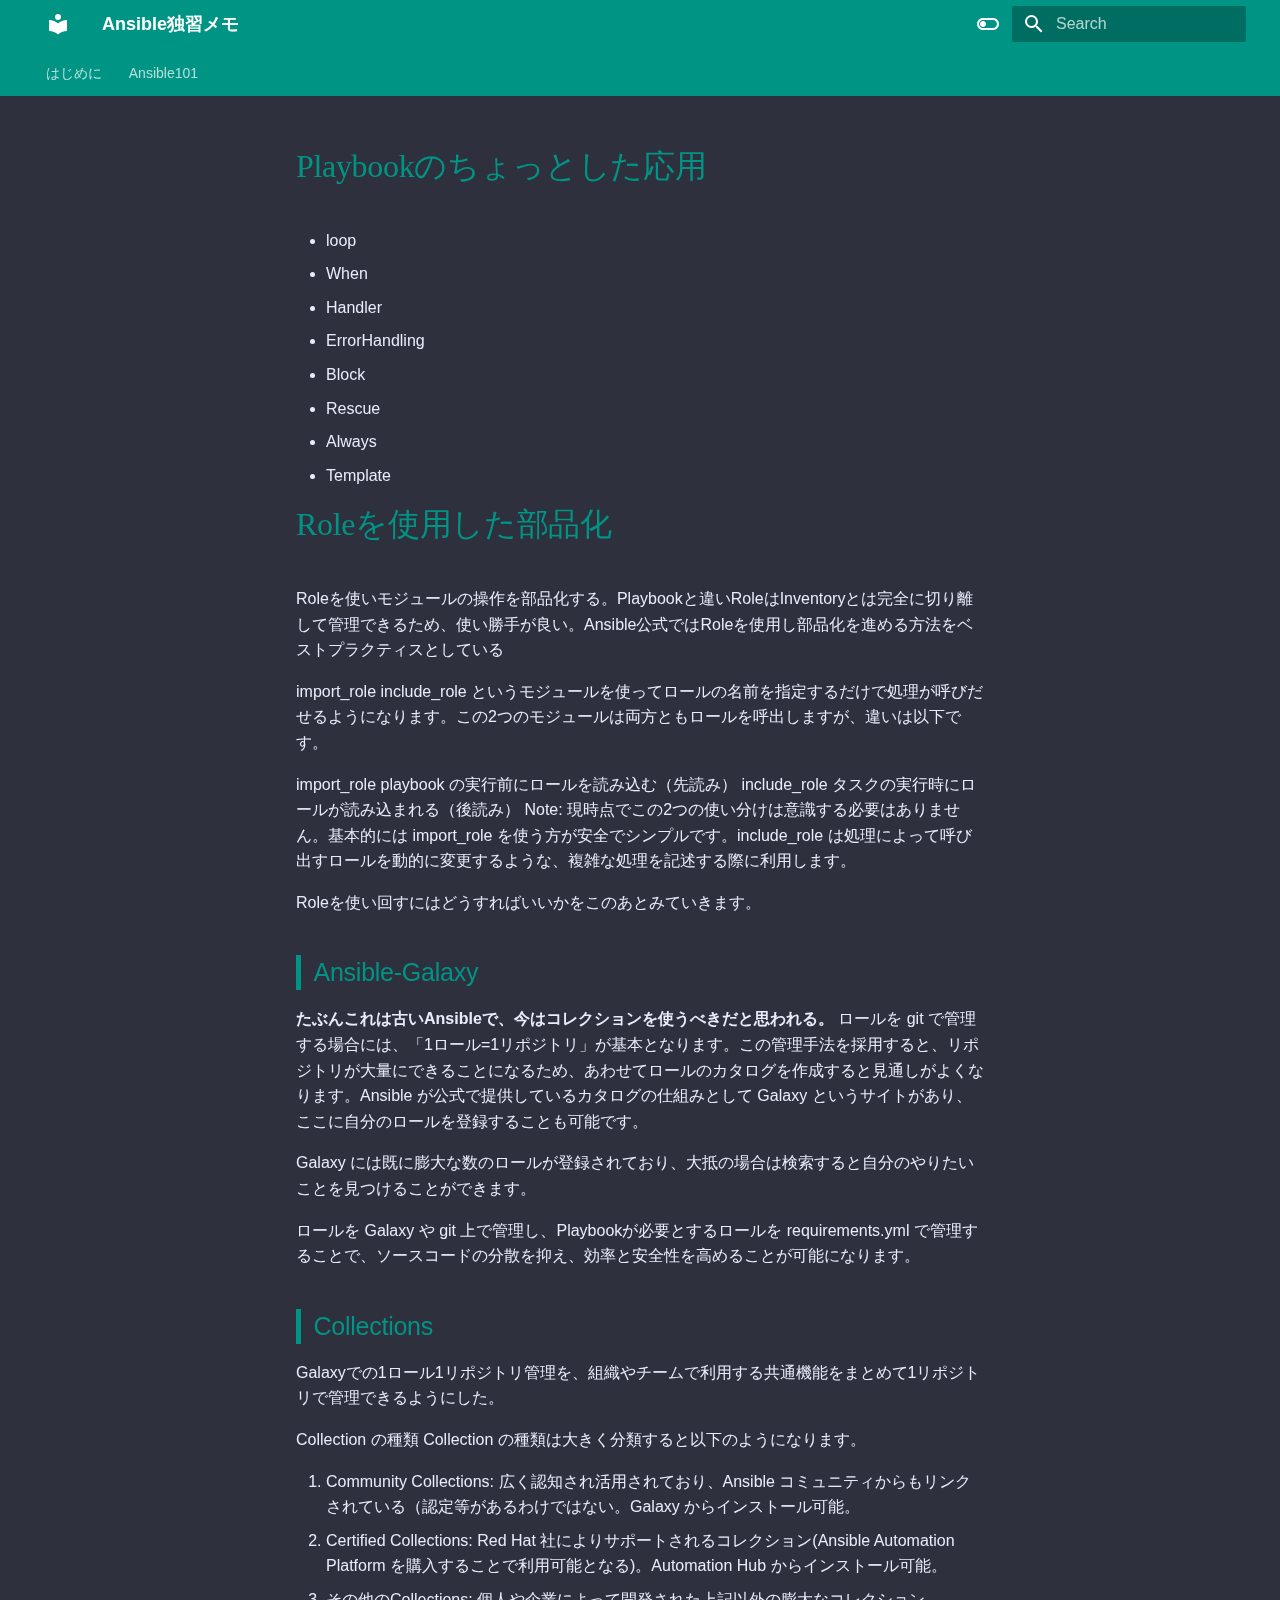
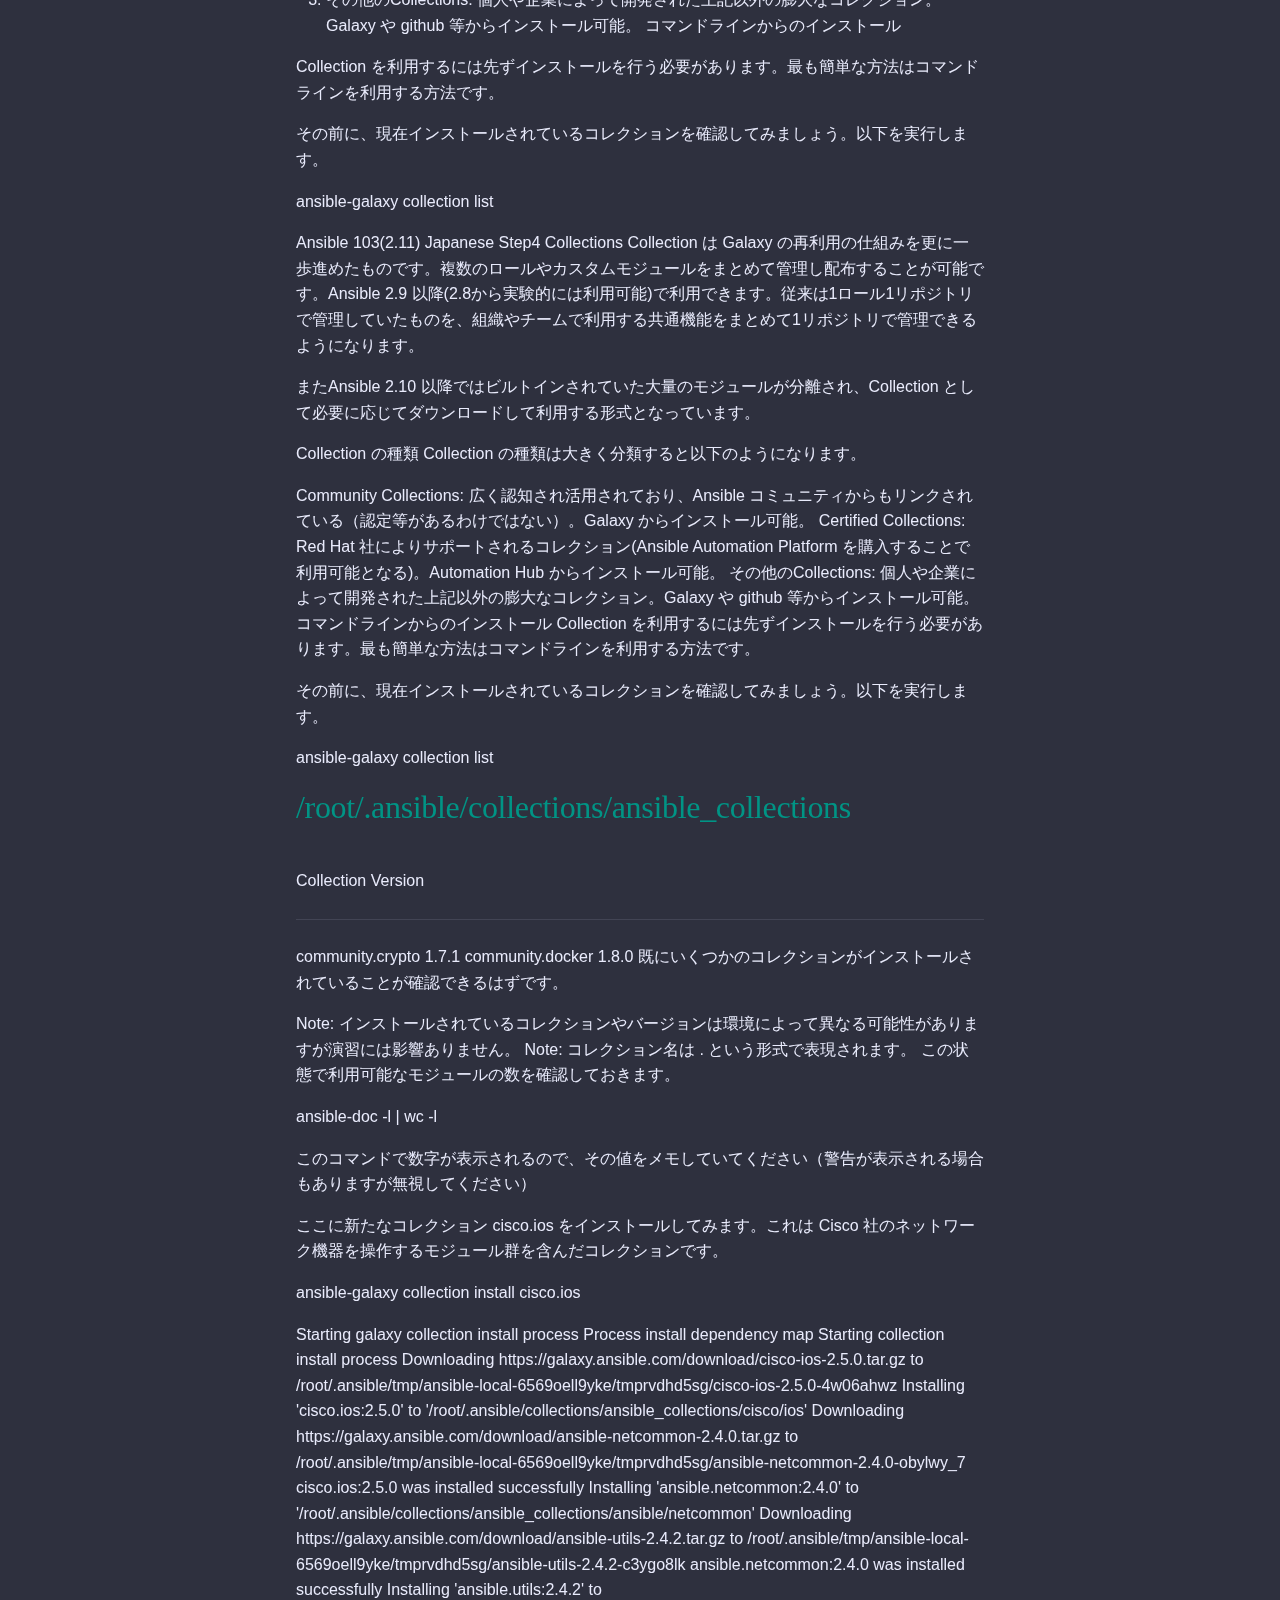
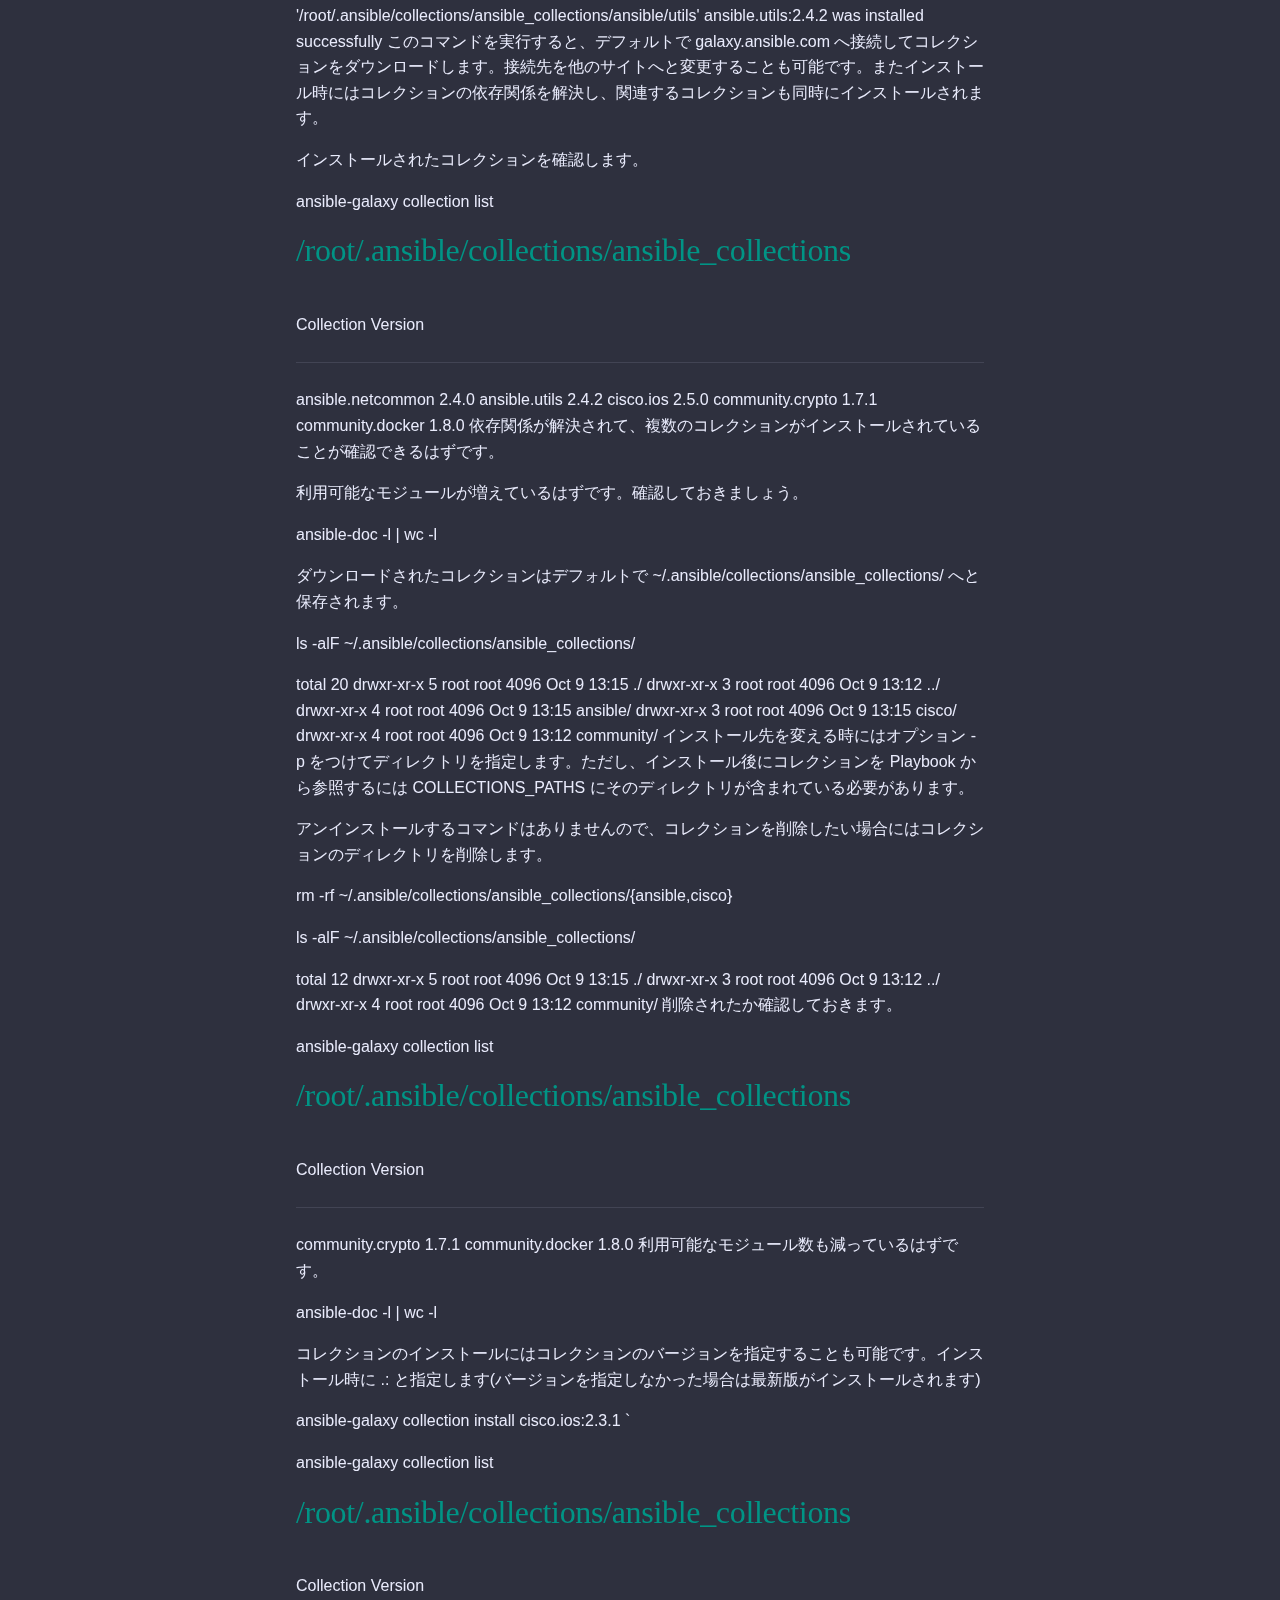
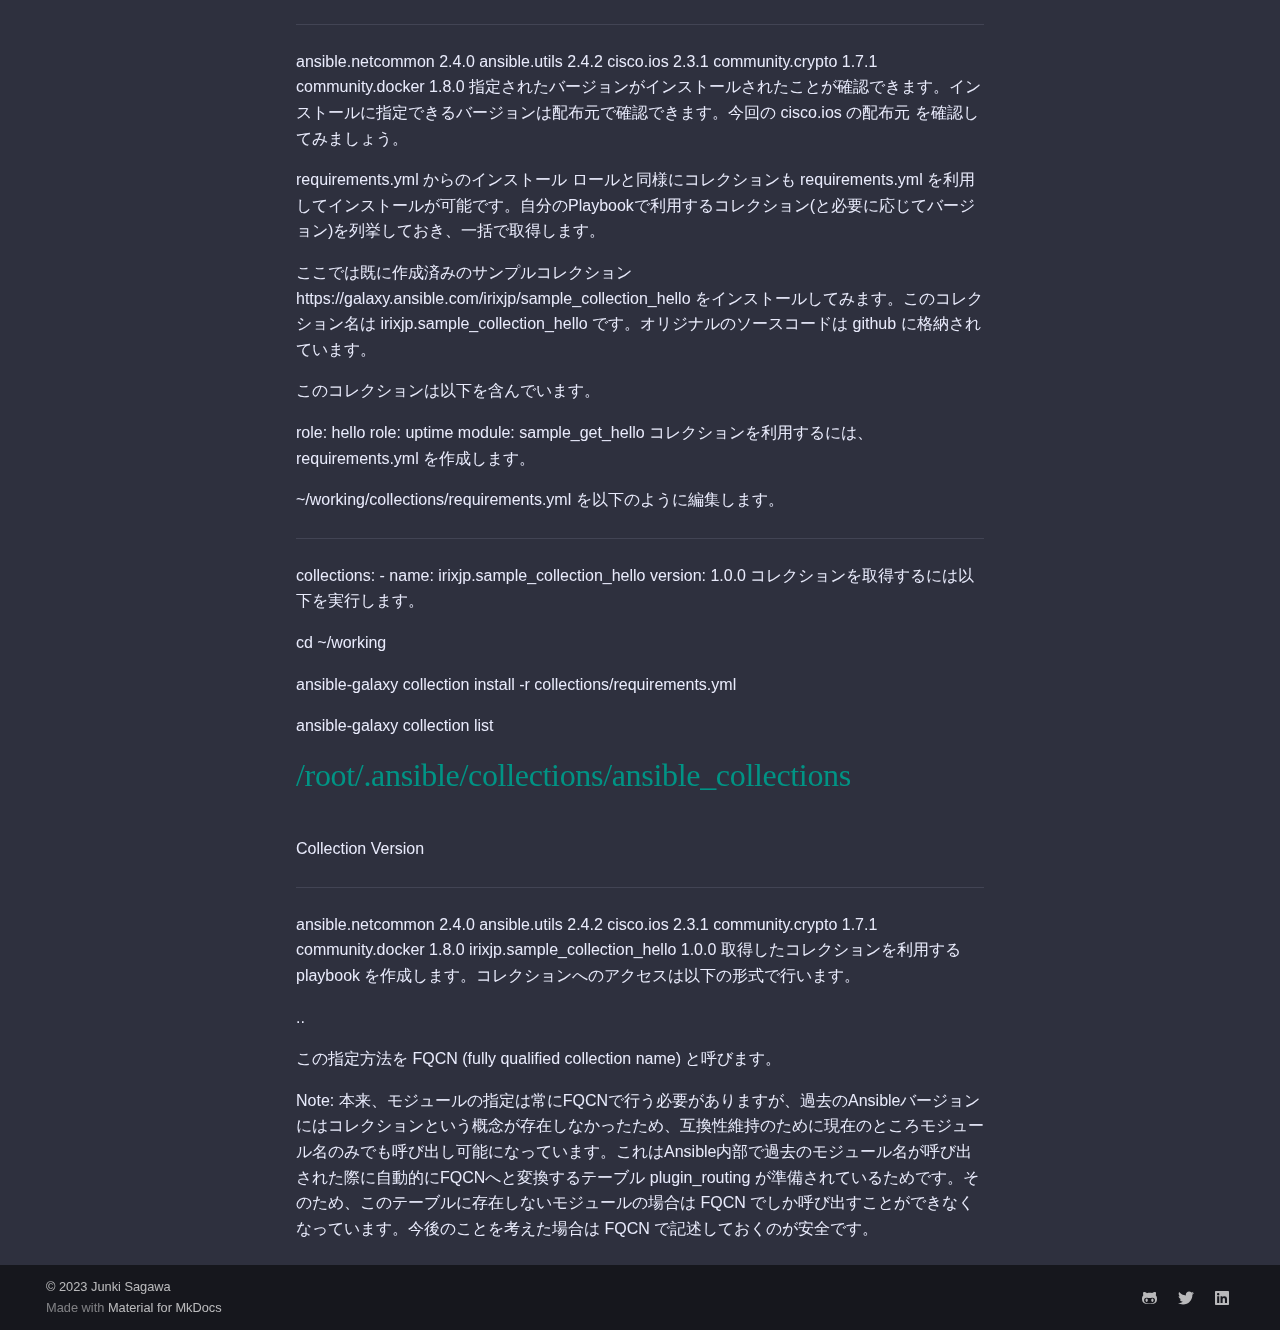
==== commit cb68809a: "Deployed  with MkDocs version: 1.4.3" ====
--- a/ansible02/index.html
+++ b/ansible02/index.html
@@ -358,6 +358,151 @@
 <li>Always</li>
 <li>Template</li>
 </ul>
+<h1 id="role">Roleを使用した部品化</h1>
+<p>Roleを使いモジュールの操作を部品化する。Playbookと違いRoleはInventoryとは完全に切り離して管理できるため、使い勝手が良い。Ansible公式ではRoleを使用し部品化を進める方法をベストプラクティスとしている  </p>
+<p>import_role include_role というモジュールを使ってロールの名前を指定するだけで処理が呼びだせるようになります。この2つのモジュールは両方ともロールを呼出しますが、違いは以下です。</p>
+<p>import_role playbook の実行前にロールを読み込む（先読み）
+include_role タスクの実行時にロールが読み込まれる（後読み）
+Note: 現時点でこの2つの使い分けは意識する必要はありません。基本的には import_role を使う方が安全でシンプルです。include_role は処理によって呼び出すロールを動的に変更するような、複雑な処理を記述する際に利用します。</p>
+<p>Roleを使い回すにはどうすればいいかをこのあとみていきます。</p>
+<h2 id="ansible-galaxy">Ansible-Galaxy</h2>
+<p><strong>たぶんこれは古いAnsibleで、今はコレクションを使うべきだと思われる。</strong>
+ロールを git で管理する場合には、「1ロール=1リポジトリ」が基本となります。この管理手法を採用すると、リポジトリが大量にできることになるため、あわせてロールのカタログを作成すると見通しがよくなります。Ansible が公式で提供しているカタログの仕組みとして Galaxy というサイトがあり、ここに自分のロールを登録することも可能です。</p>
+<p>Galaxy には既に膨大な数のロールが登録されており、大抵の場合は検索すると自分のやりたいことを見つけることができます。</p>
+<p>ロールを Galaxy や git 上で管理し、Playbookが必要とするロールを requirements.yml で管理することで、ソースコードの分散を抑え、効率と安全性を高めることが可能になります。</p>
+<h2 id="collections">Collections</h2>
+<p>Galaxyでの1ロール1リポジトリ管理を、組織やチームで利用する共通機能をまとめて1リポジトリで管理できるようにした。</p>
+<p>Collection の種類
+Collection の種類は大きく分類すると以下のようになります。</p>
+<ol>
+<li>Community Collections: 広く認知され活用されており、Ansible コミュニティからもリンクされている（認定等があるわけではない。Galaxy からインストール可能。  </li>
+<li>Certified Collections: Red Hat 社によりサポートされるコレクション(Ansible Automation Platform を購入することで利用可能となる)。Automation Hub からインストール可能。  </li>
+<li>その他のCollections: 個人や企業によって開発された上記以外の膨大なコレクション。Galaxy や github 等からインストール可能。
+コマンドラインからのインストール  </li>
+</ol>
+<p>Collection を利用するには先ずインストールを行う必要があります。最も簡単な方法はコマンドラインを利用する方法です。</p>
+<p>その前に、現在インストールされているコレクションを確認してみましょう。以下を実行します。</p>
+<p>ansible-galaxy collection list</p>
+<p>Ansible 103(2.11) Japanese
+Step4
+Collections
+Collection は Galaxy の再利用の仕組みを更に一歩進めたものです。複数のロールやカスタムモジュールをまとめて管理し配布することが可能です。Ansible 2.9 以降(2.8から実験的には利用可能)で利用できます。従来は1ロール1リポジトリで管理していたものを、組織やチームで利用する共通機能をまとめて1リポジトリで管理できるようになります。</p>
+<p>またAnsible 2.10 以降ではビルトインされていた大量のモジュールが分離され、Collection として必要に応じてダウンロードして利用する形式となっています。</p>
+<p>Collection の種類
+Collection の種類は大きく分類すると以下のようになります。</p>
+<p>Community Collections: 広く認知され活用されており、Ansible コミュニティからもリンクされている（認定等があるわけではない）。Galaxy からインストール可能。
+Certified Collections: Red Hat 社によりサポートされるコレクション(Ansible Automation Platform を購入することで利用可能となる)。Automation Hub からインストール可能。
+その他のCollections: 個人や企業によって開発された上記以外の膨大なコレクション。Galaxy や github 等からインストール可能。
+コマンドラインからのインストール
+Collection を利用するには先ずインストールを行う必要があります。最も簡単な方法はコマンドラインを利用する方法です。</p>
+<p>その前に、現在インストールされているコレクションを確認してみましょう。以下を実行します。</p>
+<p>ansible-galaxy collection list</p>
+<h1 id="rootansiblecollectionsansible_collections">/root/.ansible/collections/ansible_collections</h1>
+<p>Collection       Version</p>
+<hr />
+<p>community.crypto 1.7.1
+community.docker 1.8.0 
+既にいくつかのコレクションがインストールされていることが確認できるはずです。</p>
+<p>Note: インストールされているコレクションやバージョンは環境によって異なる可能性がありますが演習には影響ありません。
+Note: コレクション名は <namespace>.<collection_name> という形式で表現されます。
+この状態で利用可能なモジュールの数を確認しておきます。</p>
+<p>ansible-doc -l | wc -l</p>
+<p>このコマンドで数字が表示されるので、その値をメモしていてください（警告が表示される場合もありますが無視してください）</p>
+<p>ここに新たなコレクション cisco.ios をインストールしてみます。これは Cisco 社のネットワーク機器を操作するモジュール群を含んだコレクションです。</p>
+<p>ansible-galaxy collection install cisco.ios</p>
+<p>Starting galaxy collection install process
+Process install dependency map
+Starting collection install process
+Downloading https://galaxy.ansible.com/download/cisco-ios-2.5.0.tar.gz to /root/.ansible/tmp/ansible-local-6569oell9yke/tmprvdhd5sg/cisco-ios-2.5.0-4w06ahwz
+Installing 'cisco.ios:2.5.0' to '/root/.ansible/collections/ansible_collections/cisco/ios'
+Downloading https://galaxy.ansible.com/download/ansible-netcommon-2.4.0.tar.gz to /root/.ansible/tmp/ansible-local-6569oell9yke/tmprvdhd5sg/ansible-netcommon-2.4.0-obylwy_7
+cisco.ios:2.5.0 was installed successfully
+Installing 'ansible.netcommon:2.4.0' to '/root/.ansible/collections/ansible_collections/ansible/netcommon'
+Downloading https://galaxy.ansible.com/download/ansible-utils-2.4.2.tar.gz to /root/.ansible/tmp/ansible-local-6569oell9yke/tmprvdhd5sg/ansible-utils-2.4.2-c3ygo8lk
+ansible.netcommon:2.4.0 was installed successfully
+Installing 'ansible.utils:2.4.2' to '/root/.ansible/collections/ansible_collections/ansible/utils'
+ansible.utils:2.4.2 was installed successfully
+このコマンドを実行すると、デフォルトで galaxy.ansible.com へ接続してコレクションをダウンロードします。接続先を他のサイトへと変更することも可能です。またインストール時にはコレクションの依存関係を解決し、関連するコレクションも同時にインストールされます。</p>
+<p>インストールされたコレクションを確認します。</p>
+<p>ansible-galaxy collection list</p>
+<h1 id="rootansiblecollectionsansible_collections_1">/root/.ansible/collections/ansible_collections</h1>
+<p>Collection        Version</p>
+<hr />
+<p>ansible.netcommon 2.4.0
+ansible.utils     2.4.2
+cisco.ios         2.5.0
+community.crypto  1.7.1
+community.docker  1.8.0
+依存関係が解決されて、複数のコレクションがインストールされていることが確認できるはずです。</p>
+<p>利用可能なモジュールが増えているはずです。確認しておきましょう。</p>
+<p>ansible-doc -l | wc -l</p>
+<p>ダウンロードされたコレクションはデフォルトで ~/.ansible/collections/ansible_collections/ へと保存されます。</p>
+<p>ls -alF ~/.ansible/collections/ansible_collections/</p>
+<p>total 20
+drwxr-xr-x 5 root root 4096 Oct  9 13:15 ./
+drwxr-xr-x 3 root root 4096 Oct  9 13:12 ../
+drwxr-xr-x 4 root root 4096 Oct  9 13:15 ansible/
+drwxr-xr-x 3 root root 4096 Oct  9 13:15 cisco/
+drwxr-xr-x 4 root root 4096 Oct  9 13:12 community/
+インストール先を変える時にはオプション -p をつけてディレクトリを指定します。ただし、インストール後にコレクションを Playbook から参照するには COLLECTIONS_PATHS にそのディレクトリが含まれている必要があります。</p>
+<p>アンインストールするコマンドはありませんので、コレクションを削除したい場合にはコレクションのディレクトリを削除します。</p>
+<p>rm -rf ~/.ansible/collections/ansible_collections/{ansible,cisco}</p>
+<p>ls -alF ~/.ansible/collections/ansible_collections/</p>
+<p>total 12
+drwxr-xr-x 5 root root 4096 Oct  9 13:15 ./
+drwxr-xr-x 3 root root 4096 Oct  9 13:12 ../
+drwxr-xr-x 4 root root 4096 Oct  9 13:12 community/
+削除されたか確認しておきます。</p>
+<p>ansible-galaxy collection list</p>
+<h1 id="rootansiblecollectionsansible_collections_2">/root/.ansible/collections/ansible_collections</h1>
+<p>Collection        Version</p>
+<hr />
+<p>community.crypto  1.7.1
+community.docker  1.8.0
+利用可能なモジュール数も減っているはずです。</p>
+<p>ansible-doc -l | wc -l</p>
+<p>コレクションのインストールにはコレクションのバージョンを指定することも可能です。インストール時に <namespace>.<collection_name>:<version> と指定します(バージョンを指定しなかった場合は最新版がインストールされます)</p>
+<p>ansible-galaxy collection install cisco.ios:2.3.1 `</p>
+<p>ansible-galaxy collection list</p>
+<h1 id="rootansiblecollectionsansible_collections_3">/root/.ansible/collections/ansible_collections</h1>
+<p>Collection        Version</p>
+<hr />
+<p>ansible.netcommon 2.4.0
+ansible.utils     2.4.2
+cisco.ios         2.3.1
+community.crypto  1.7.1
+community.docker  1.8.0
+指定されたバージョンがインストールされたことが確認できます。インストールに指定できるバージョンは配布元で確認できます。今回の cisco.ios の配布元 を確認してみましょう。</p>
+<p>requirements.yml からのインストール
+ロールと同様にコレクションも requirements.yml を利用してインストールが可能です。自分のPlaybookで利用するコレクション(と必要に応じてバージョン)を列挙しておき、一括で取得します。</p>
+<p>ここでは既に作成済みのサンプルコレクション https://galaxy.ansible.com/irixjp/sample_collection_hello をインストールしてみます。このコレクション名は irixjp.sample_collection_hello です。オリジナルのソースコードは github に格納されています。</p>
+<p>このコレクションは以下を含んでいます。</p>
+<p>role: hello
+role: uptime
+module: sample_get_hello
+コレクションを利用するには、requirements.yml を作成します。</p>
+<p>~/working/collections/requirements.yml を以下のように編集します。</p>
+<hr />
+<p>collections:
+- name: irixjp.sample_collection_hello
+  version: 1.0.0
+コレクションを取得するには以下を実行します。</p>
+<p>cd ~/working</p>
+<p>ansible-galaxy collection install -r collections/requirements.yml</p>
+<p>ansible-galaxy collection list</p>
+<h1 id="rootansiblecollectionsansible_collections_4">/root/.ansible/collections/ansible_collections</h1>
+<p>Collection                     Version</p>
+<hr />
+<p>ansible.netcommon              2.4.0
+ansible.utils                  2.4.2
+cisco.ios                      2.3.1
+community.crypto               1.7.1
+community.docker               1.8.0
+irixjp.sample_collection_hello 1.0.0
+取得したコレクションを利用する playbook を作成します。コレクションへのアクセスは以下の形式で行います。</p>
+<p><namespace>.<collection_name>.<role or module name></p>
+<p>この指定方法を FQCN (fully qualified collection name) と呼びます。</p>
+<p>Note: 本来、モジュールの指定は常にFQCNで行う必要がありますが、過去のAnsibleバージョンにはコレクションという概念が存在しなかったため、互換性維持のために現在のところモジュール名のみでも呼び出し可能になっています。これはAnsible内部で過去のモジュール名が呼び出された際に自動的にFQCNへと変換するテーブル plugin_routing が準備されているためです。そのため、このテーブルに存在しないモジュールの場合は FQCN でしか呼び出すことができなくなっています。今後のことを考えた場合は FQCN で記述しておくのが安全です。</p>
 
 
 
